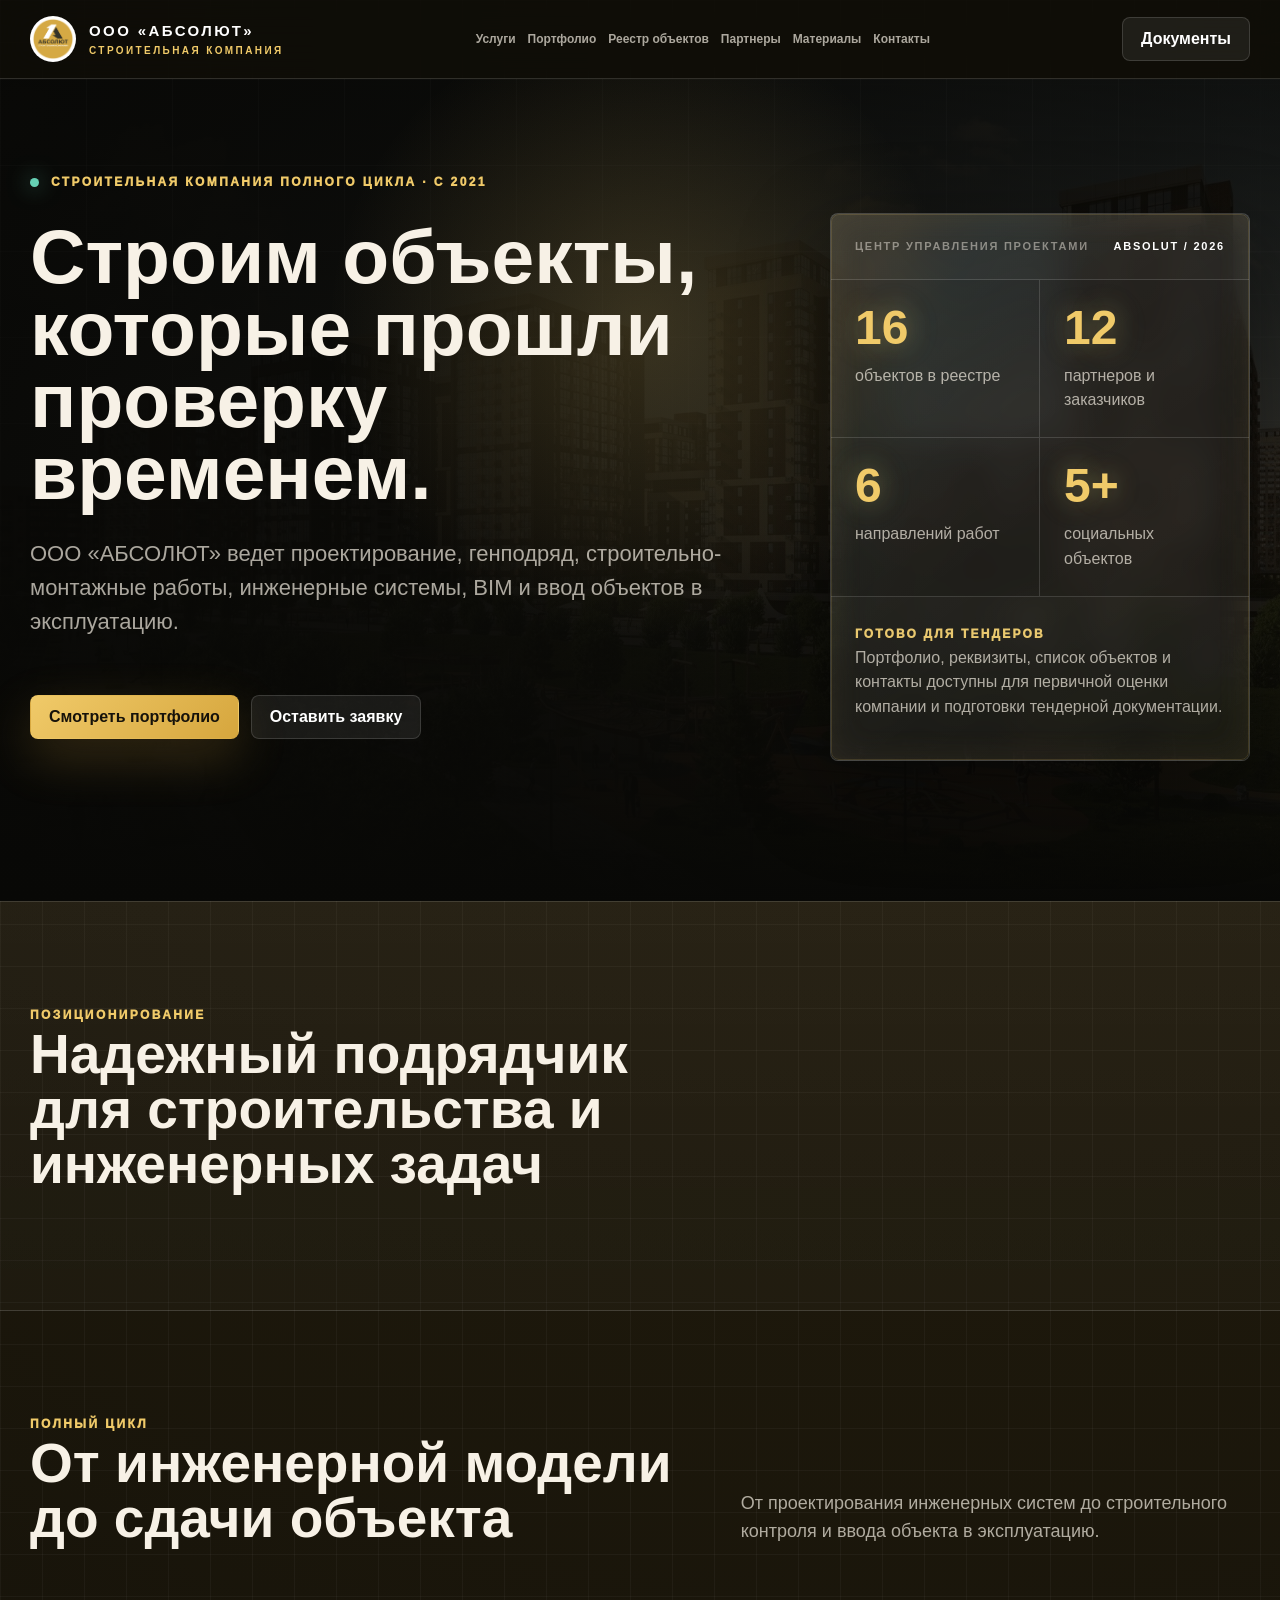
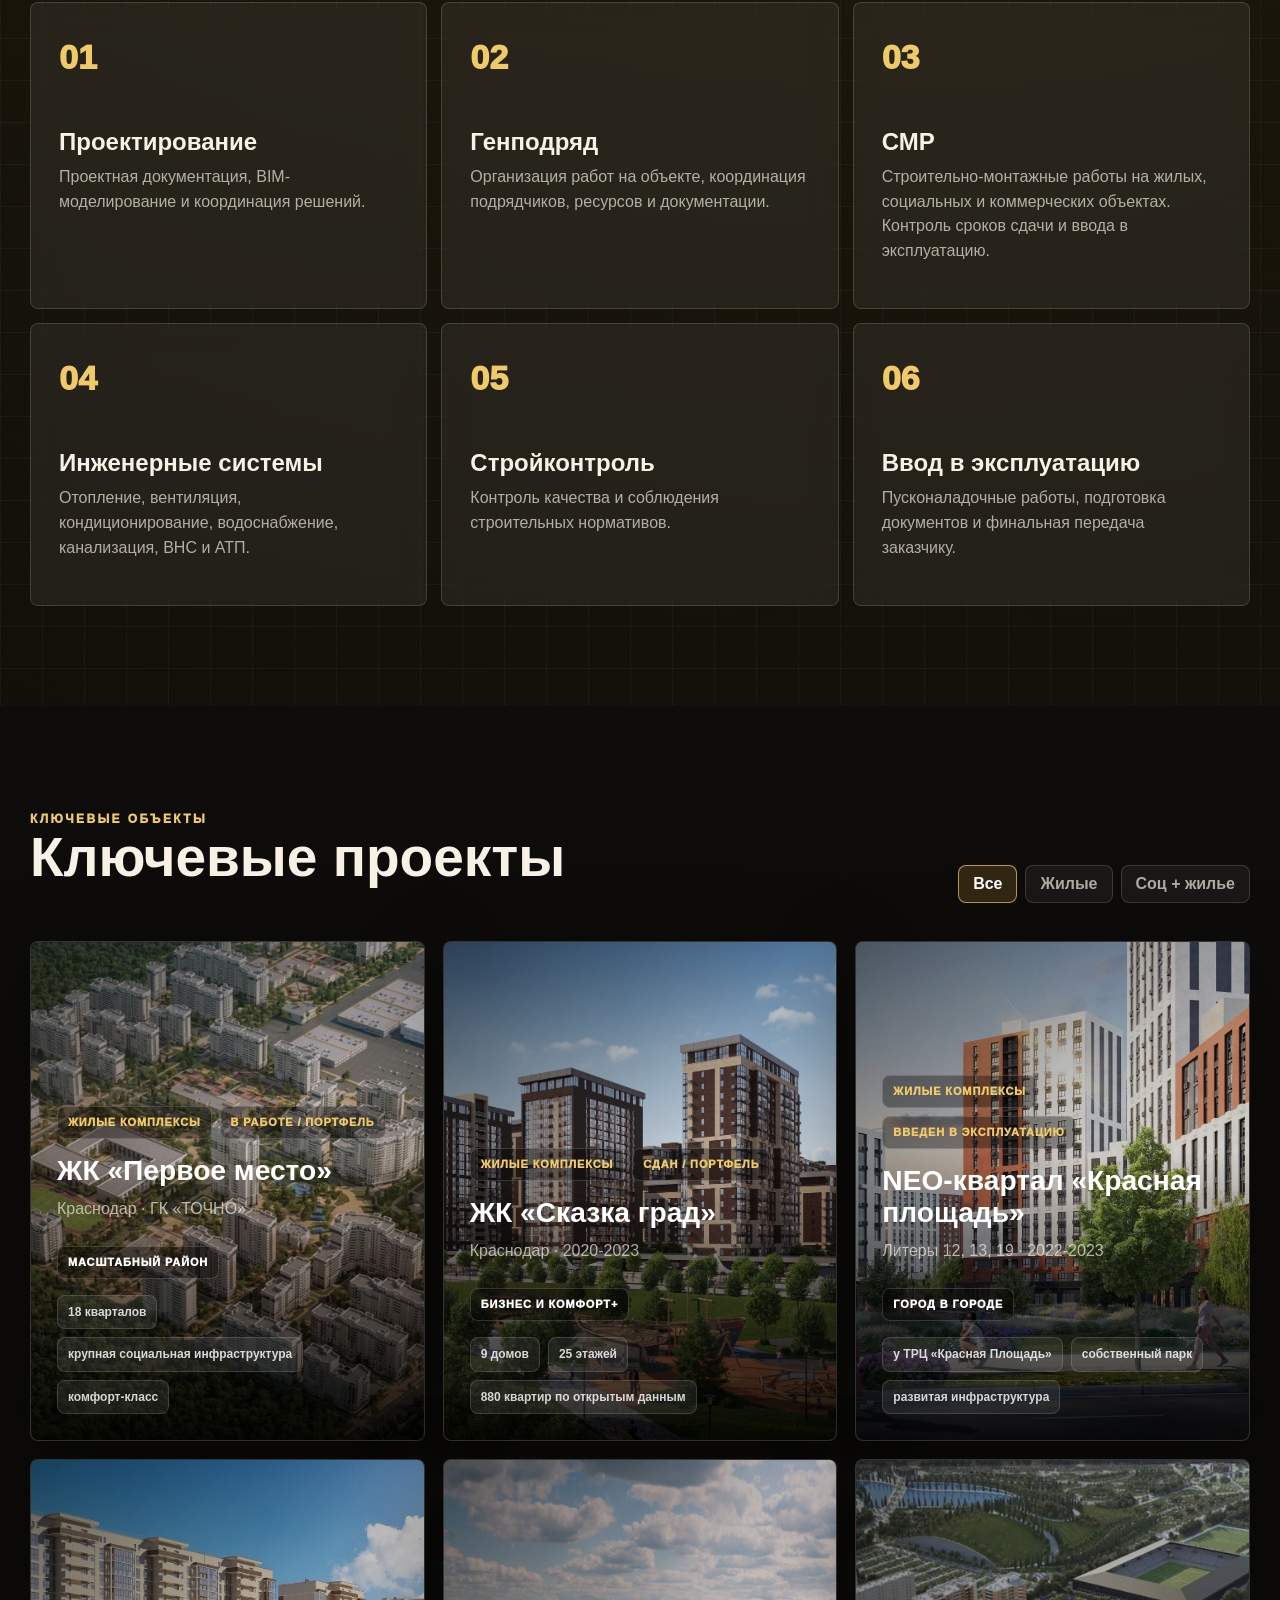
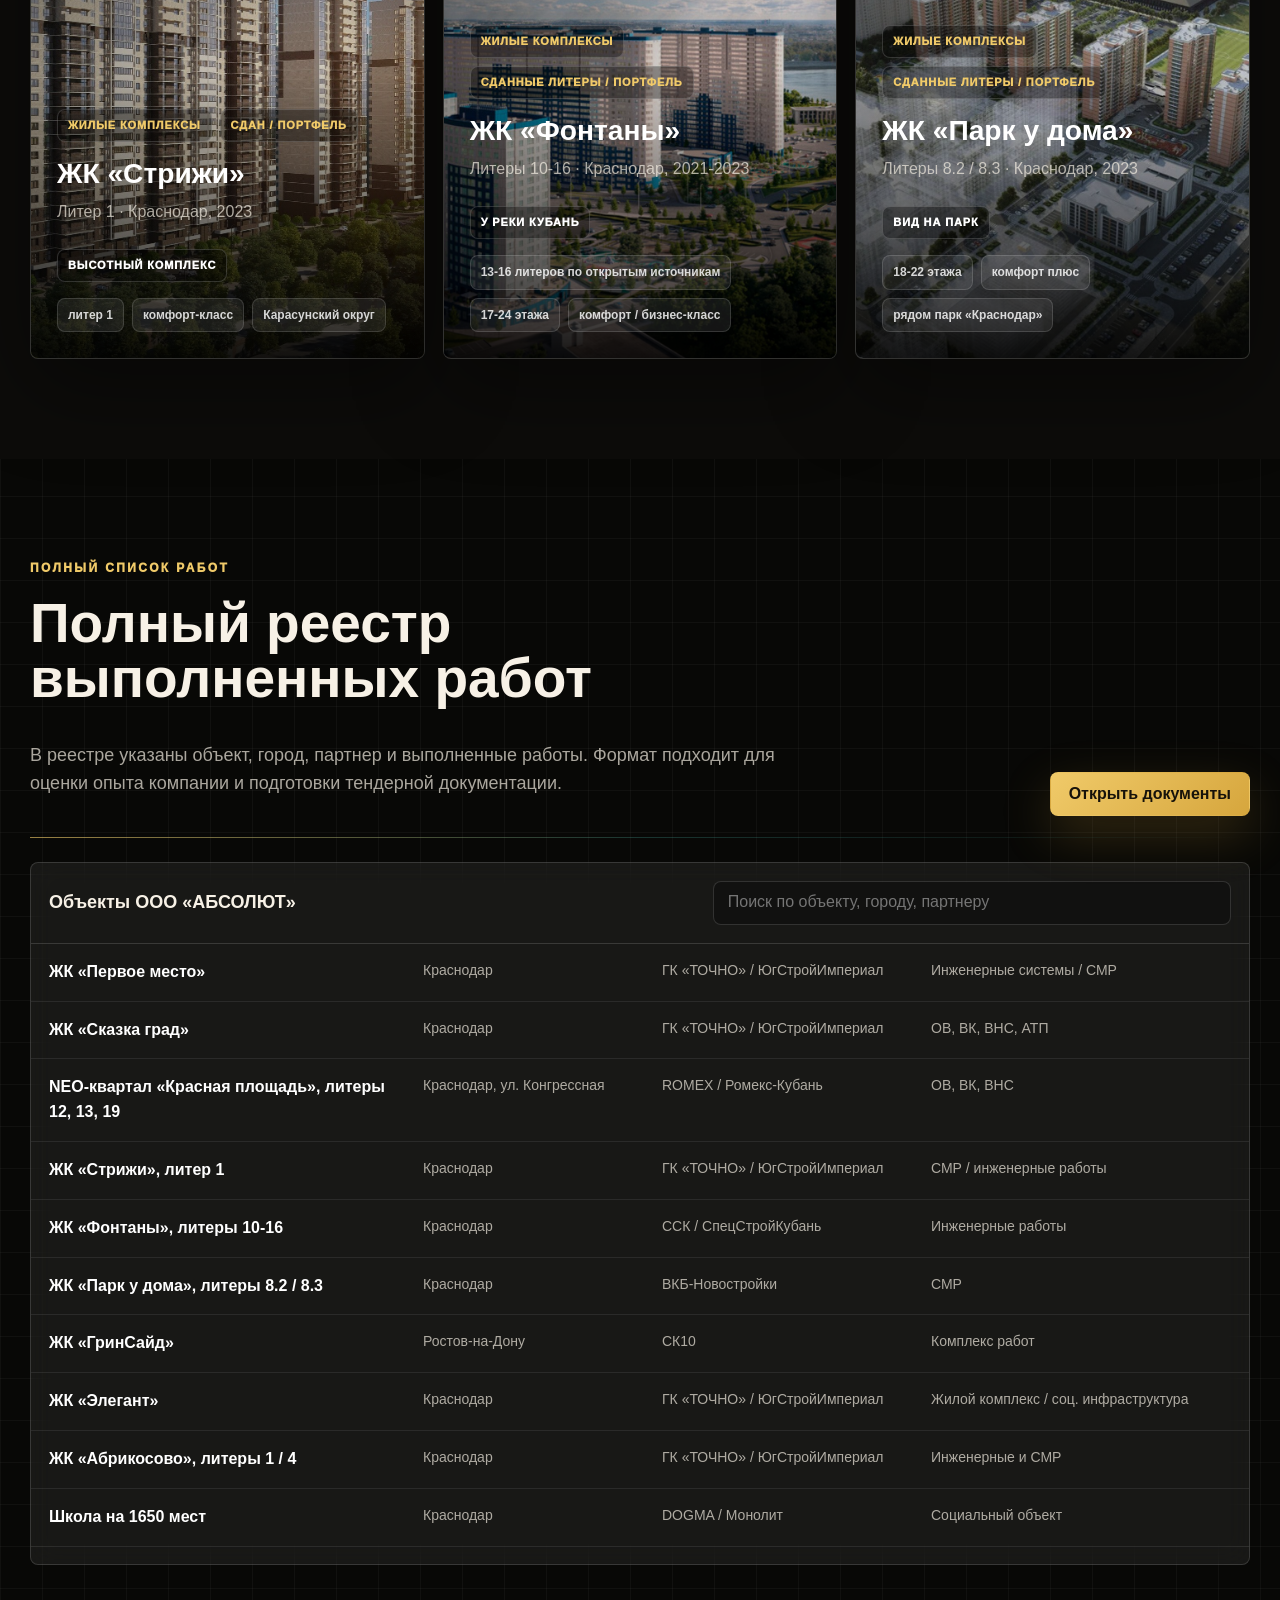
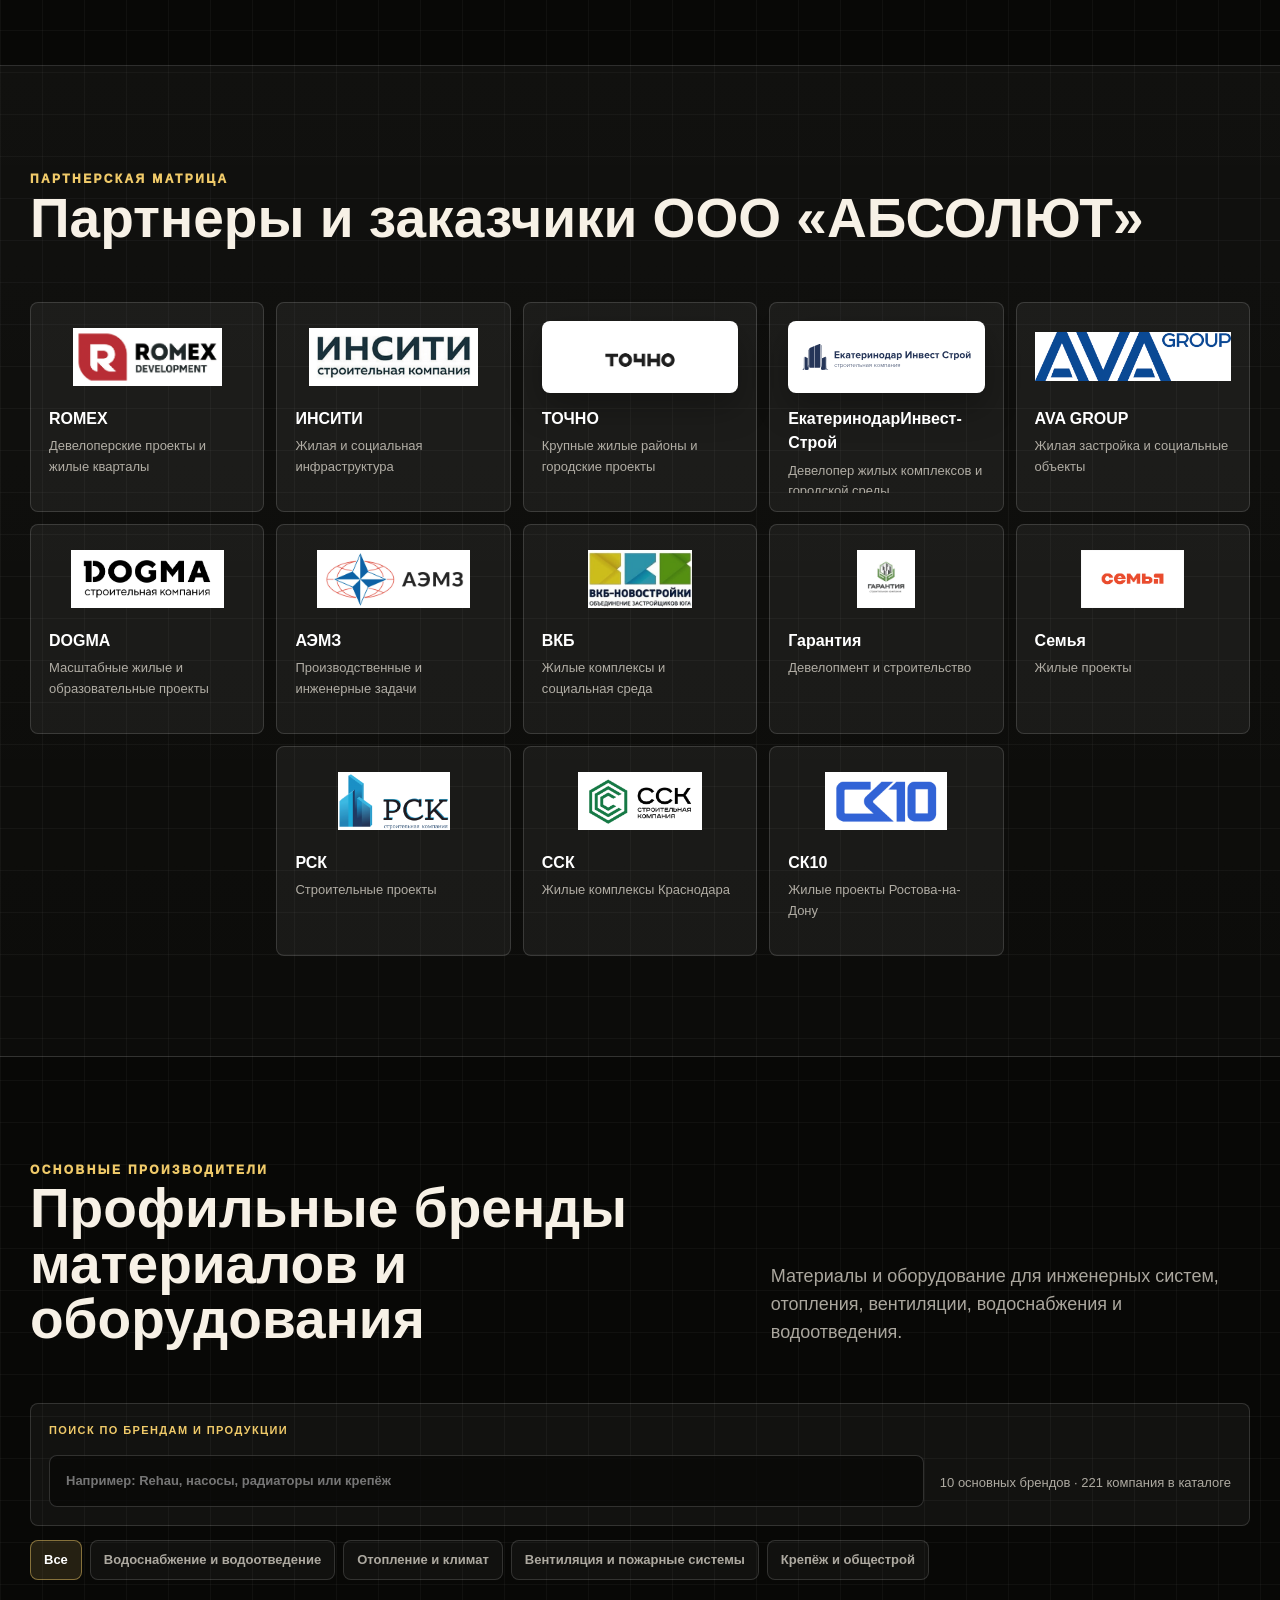
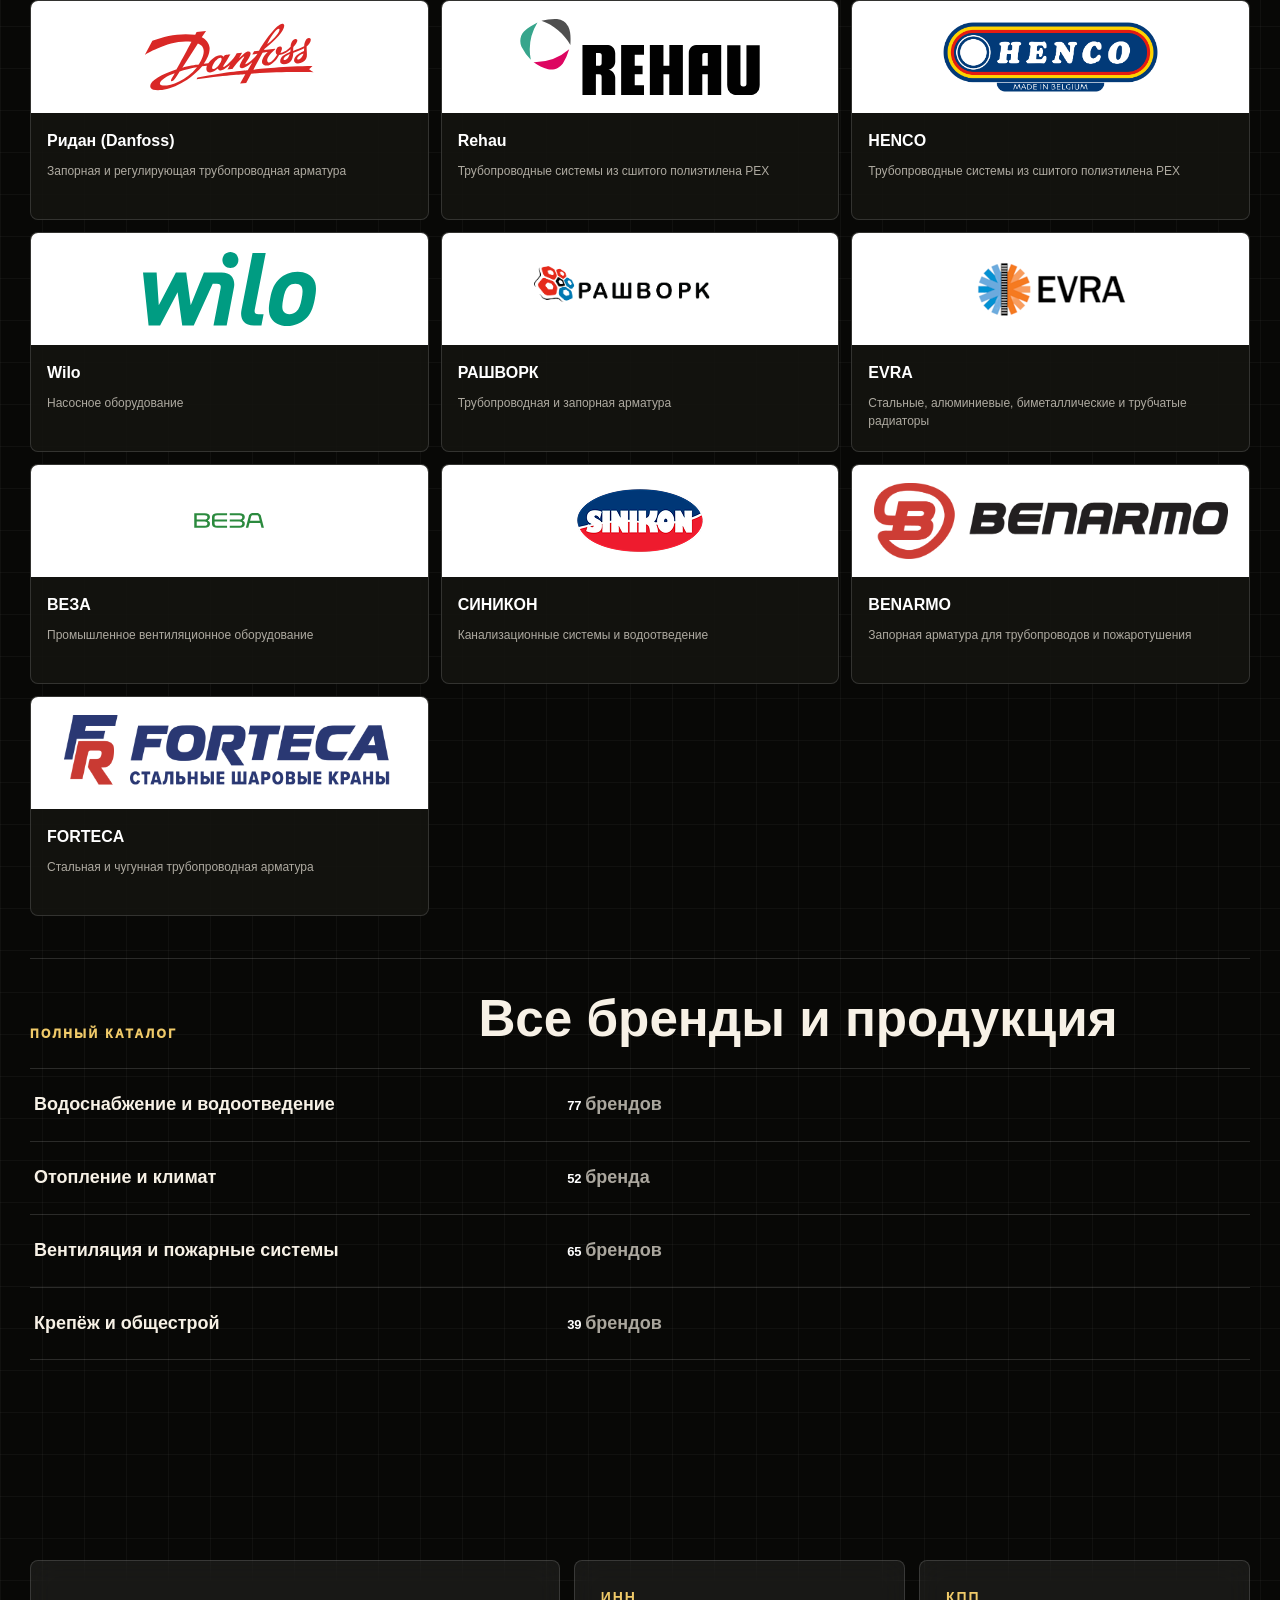
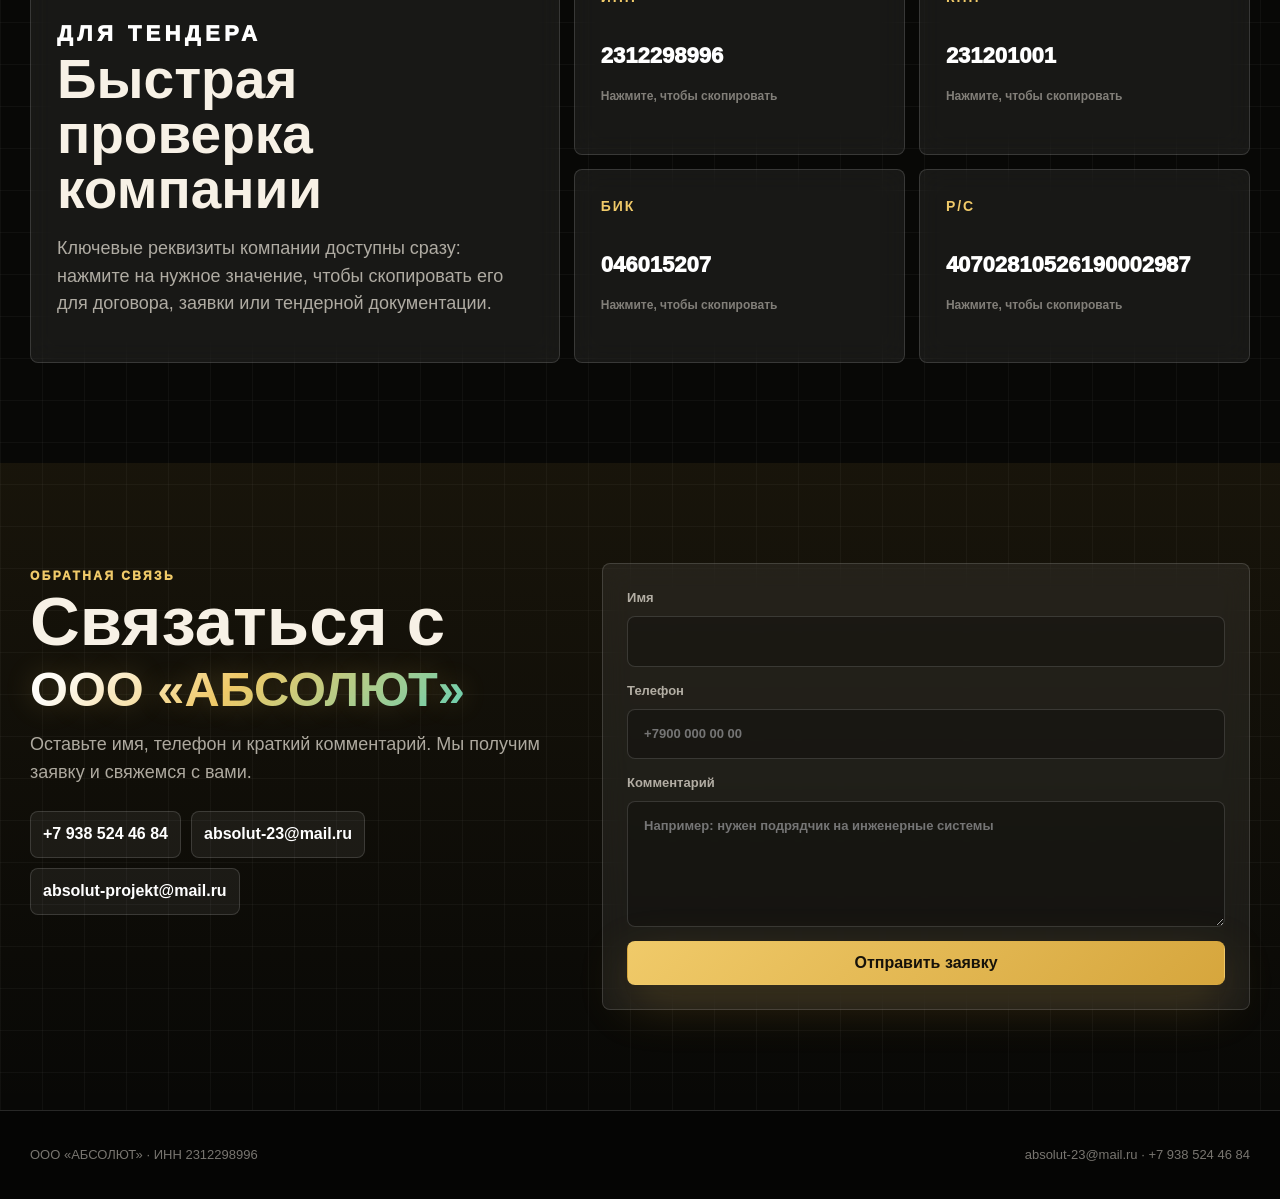
==== index.html @ fd0dbeb6 "Feature construction-focused material brands" ====
<!doctype html>
<html lang="ru">
<head>
  <meta charset="utf-8">
  <meta name="viewport" content="width=device-width, initial-scale=1">
  <title>ООО «АБСОЛЮТ» - строительство, инженерные системы, генподряд</title>
  <meta name="description" content="ООО «АБСОЛЮТ»: строительная компания полного цикла. Проекты, партнеры, реквизиты, обратная связь для заказчиков и тендеров.">
  <link rel="icon" href="assets/logo.png">
  <link rel="stylesheet" href="assets/styles.css?v=20260704-2">
</head>
<body>
  <div class="scroll-progress" data-scroll-progress></div>
  <div class="site-shell">
    <header class="site-header">
      <div class="container site-header__inner">
        <a class="brand" href="index.html" aria-label="ООО АБСОЛЮТ">
          <img src="assets/logo.png" alt="ООО АБСОЛЮТ">
          <span>
            <strong>ООО «АБСОЛЮТ»</strong>
            <span>строительная компания</span>
          </span>
        </a>
        <nav class="nav" data-nav>
          <a href="#capabilities">Услуги</a>
          <a href="#portfolio">Портфолио</a>
          <a href="#registry">Реестр объектов</a>
          <a href="#partners">Партнеры</a>
          <a href="#materials">Материалы</a>
          <a href="#contacts">Контакты</a>
        </nav>
        <div class="header-actions">
          <a class="btn btn--glass" href="documents.html">Документы</a>
          <a class="btn btn--gold" href="tel:+79385244684">+7 938 524 46 84</a>
          <button class="menu-toggle" data-menu-toggle aria-label="Меню" aria-expanded="false">☰</button>
        </div>
      </div>
    </header>

    <main>
      <section class="hero hero--dark" data-spotlight>
        <div class="hero__backdrop" aria-hidden="true">
          <img src="assets/hero.jpg" alt="">
        </div>
        <div class="hero__mesh" aria-hidden="true"></div>
        <div class="container hero__command">
          <div class="hero__copy">
            <div class="status-line">
              <span></span>
              строительная компания полного цикла · с 2021
            </div>
            <h1>Строим объекты, которые прошли проверку временем.</h1>
            <p class="lead">ООО «АБСОЛЮТ» ведет проектирование, генподряд, строительно-монтажные работы, инженерные системы, BIM и ввод объектов в эксплуатацию.</p>
            <div class="hero__buttons">
              <a class="btn btn--gold" href="#portfolio">Смотреть портфолио</a>
              <a class="btn btn--glass" href="#contacts">Оставить заявку</a>
            </div>
          </div>

          <aside class="mission-panel">
            <div class="mission-panel__top">
              <span>центр управления проектами</span>
              <strong>ABSOLUT / 2026</strong>
            </div>
            <div class="mission-grid">
              <div><strong data-count-to="16">0</strong><span>объектов в реестре</span></div>
              <div><strong data-count-to="12">0</strong><span>партнеров и заказчиков</span></div>
              <div><strong data-count-to="6">0</strong><span>направлений работ</span></div>
              <div><strong data-count-to="5" data-count-suffix="+">0+</strong><span>социальных объектов</span></div>
            </div>
            <div class="mission-panel__note">
              <span>готово для тендеров</span>
              <p>Портфолио, реквизиты, список объектов и контакты доступны для первичной оценки компании и подготовки тендерной документации.</p>
            </div>
          </aside>
        </div>
      </section>

      <section class="section section--dark-panel">
        <div class="container trust-strip">
          <div>
            <span class="eyebrow">позиционирование</span>
            <h2>Надежный подрядчик для строительства и инженерных задач</h2>
          </div>
        </div>
      </section>

      <section class="section" id="capabilities">
        <div class="container">
          <div class="section__head">
            <div>
              <span class="eyebrow">полный цикл</span>
              <h2>От инженерной модели до сдачи объекта</h2>
            </div>
            <p>От проектирования инженерных систем до строительного контроля и ввода объекта в эксплуатацию.</p>
          </div>
          <div class="capability-grid">
            <article class="capability-card"><span>01</span><h3>Проектирование</h3><p>Проектная документация, BIM-моделирование и координация решений.</p></article>
            <article class="capability-card"><span>02</span><h3>Генподряд</h3><p>Организация работ на объекте, координация подрядчиков, ресурсов и документации.</p></article>
            <article class="capability-card"><span>03</span><h3>СМР</h3><p>Строительно-монтажные работы на жилых, социальных и коммерческих объектах. Контроль сроков сдачи и ввода в эксплуатацию.</p></article>
            <article class="capability-card"><span>04</span><h3>Инженерные системы</h3><p>Отопление, вентиляция, кондиционирование, водоснабжение, канализация, ВНС и АТП.</p></article>
            <article class="capability-card"><span>05</span><h3>Стройконтроль</h3><p>Контроль качества и соблюдения строительных нормативов.</p></article>
            <article class="capability-card"><span>06</span><h3>Ввод в эксплуатацию</h3><p>Пусконаладочные работы, подготовка документов и финальная передача заказчику.</p></article>
          </div>
        </div>
      </section>

      <section class="section section--image-led" id="portfolio">
        <div class="container">
          <div class="section__head">
            <div>
              <span class="eyebrow">ключевые объекты</span>
              <h2>Ключевые проекты</h2>
            </div>
            <div class="filter-bar" data-project-filters>
              <button class="is-active" type="button" data-filter="all">Все</button>
              <button type="button" data-filter="Жилые комплексы">Жилые</button>
              <button type="button" data-filter="Жилые и социальные объекты">Соц + жилье</button>
            </div>
          </div>
          <div class="project-showcase" data-projects data-limit="6"></div>
        </div>
      </section>

      <section class="section" id="registry">
        <div class="container registry-layout">
          <div class="registry-copy">
            <span class="eyebrow">полный список работ</span>
            <h2>Полный реестр выполненных работ</h2>
            <p>В реестре указаны объект, город, партнер и выполненные работы. Формат подходит для оценки опыта компании и подготовки тендерной документации.</p>
            <a class="btn btn--gold" href="documents.html">Открыть документы</a>
          </div>
          <div class="registry-panel">
            <div class="registry-tools">
              <strong>Объекты ООО «АБСОЛЮТ»</strong>
              <input type="search" data-registry-search placeholder="Поиск по объекту, городу, партнеру">
            </div>
            <div class="object-registry" data-object-registry></div>
          </div>
        </div>
      </section>

      <section class="section section--dark-panel" id="partners">
        <div class="container">
          <div class="section__head">
            <div>
              <span class="eyebrow">партнерская матрица</span>
              <h2>Партнеры и заказчики ООО «АБСОЛЮТ»</h2>
            </div>
          </div>
          <div class="partner-matrix" data-partners></div>
        </div>
      </section>

      <section class="section" id="materials">
        <div class="container">
          <div class="section__head">
            <div>
              <span class="eyebrow">основные производители</span>
              <h2>Профильные бренды материалов и оборудования</h2>
            </div>
            <p>Материалы и оборудование для инженерных систем, отопления, вентиляции, водоснабжения и водоотведения.</p>
          </div>

          <div class="material-search-panel">
            <label class="material-search-field">
              <span>Поиск по брендам и продукции</span>
              <input type="search" data-material-query placeholder="Например: Rehau, насосы, радиаторы или крепёж" autocomplete="off">
              <button type="button" data-material-clear aria-label="Очистить поиск" title="Очистить поиск">×</button>
            </label>
            <p class="material-search-status" data-material-status aria-live="polite"></p>
          </div>

          <div class="material-filter" data-material-filter aria-label="Фильтр поставщиков">
            <button type="button" class="is-active" data-material-filter-value="all" aria-pressed="true">Все</button>
            <button type="button" data-material-filter-value="water" aria-pressed="false">Водоснабжение и водоотведение</button>
            <button type="button" data-material-filter-value="heating" aria-pressed="false">Отопление и климат</button>
            <button type="button" data-material-filter-value="ventilation" aria-pressed="false">Вентиляция и пожарные системы</button>
            <button type="button" data-material-filter-value="construction" aria-pressed="false">Крепёж и общестрой</button>
          </div>

          <div class="supplier-grid" data-material-suppliers>
            <a class="supplier-card" data-material-category="ventilation" href="https://www.veza.ru/" target="_blank" rel="noopener">
              <div class="supplier-card__logo"><strong class="supplier-wordmark">ВЕЗА</strong></div>
              <div class="supplier-card__body"><strong>ВЕЗА</strong><span>Вентиляционное оборудование</span></div>
            </a>
            <a class="supplier-card" data-material-category="ventilation" href="https://zavodventilator.ru/" target="_blank" rel="noopener">
              <div class="supplier-card__logo"><strong class="supplier-wordmark supplier-wordmark--compact">ЗАВОД ВЕНТИЛЯТОР</strong></div>
              <div class="supplier-card__body"><strong>Завод Вентилятор</strong><span>Промышленные вентиляторы</span></div>
            </a>
            <article class="supplier-card" data-material-category="ventilation"><div class="supplier-card__logo"><img src="assets/materials/ventz.png" alt="VENTZ"></div><div class="supplier-card__body"><strong>VENTZ</strong><span>Вентиляционное оборудование</span></div></article>
            <article class="supplier-card" data-material-category="ventilation"><div class="supplier-card__logo"><img src="assets/materials/yugventkom.svg" alt="Завод ЮгВентКом"></div><div class="supplier-card__body"><strong>Завод ЮгВентКом</strong><span>Системы вентиляции</span></div></article>
            <article class="supplier-card" data-material-category="ventilation"><div class="supplier-card__logo"><img src="assets/materials/pozhtehnika.png" alt="Пожтехника"></div><div class="supplier-card__body"><strong>Пожтехника</strong><span>Пожарное оборудование</span></div></article>
            <article class="supplier-card" data-material-category="ventilation"><div class="supplier-card__logo"><img src="assets/materials/ogneza.png" alt="ОГНЕЗА"></div><div class="supplier-card__body"><strong>ОГНЕЗА</strong><span>Огнезащитные материалы</span></div></article>
            <article class="supplier-card" data-material-category="ventilation"><div class="supplier-card__logo"><img src="assets/materials/sd-group.webp" alt="СД Групп"></div><div class="supplier-card__body"><strong>СД Групп</strong><span>Противопожарное оборудование</span></div></article>
            <article class="supplier-card" data-material-category="ventilation"><div class="supplier-card__logo"><img src="assets/materials/praktika-light.png" alt="Практика"></div><div class="supplier-card__body"><strong>Практика</strong><span>Промышленная вентиляция</span></div></article>
            <article class="supplier-card" data-material-category="ventilation"><div class="supplier-card__logo"><img src="assets/materials/oven.svg" alt="ОВЕН"></div><div class="supplier-card__body"><strong>ОВЕН</strong><span>Автоматика и управление</span></div></article>
            <article class="supplier-card" data-material-category="ventilation"><div class="supplier-card__logo supplier-card__logo--black-mark"><img src="assets/materials/kvt-inverse.svg" alt="КВТ"></div><div class="supplier-card__body"><strong>КВТ</strong><span>Электротехнический инструмент</span></div></article>

            <article class="supplier-card" data-material-category="engineering"><div class="supplier-card__logo"><img src="assets/materials/aniplast.png" alt="АНИПЛАСТ"></div><div class="supplier-card__body"><strong>АНИПЛАСТ</strong><span>Пластиковая сантехарматура</span></div></article>
            <article class="supplier-card" data-material-category="engineering"><div class="supplier-card__logo"><img src="assets/materials/slaven.png" alt="СЛАВЕН"></div><div class="supplier-card__body"><strong>СЛАВЕН</strong><span>Смесители и сантехника</span></div></article>
            <article class="supplier-card" data-material-category="engineering"><div class="supplier-card__logo"><img src="assets/materials/santechsystems.png" alt="Santech Systems"></div><div class="supplier-card__body"><strong>Santech Systems</strong><span>Арматура и комплектующие</span></div></article>
            <article class="supplier-card" data-material-category="engineering"><div class="supplier-card__logo"><img src="assets/materials/strongman.png" alt="Strongman"></div><div class="supplier-card__body"><strong>Strongman</strong><span>Стальные хомуты</span></div></article>
            <article class="supplier-card" data-material-category="engineering"><div class="supplier-card__logo"><img src="assets/materials/forteca.png" alt="FORTECA"></div><div class="supplier-card__body"><strong>FORTECA</strong><span>Стальные шаровые краны</span></div></article>
            <article class="supplier-card" data-material-category="engineering"><div class="supplier-card__logo"><img src="assets/materials/aquasfera.png" alt="Aquasfera"></div><div class="supplier-card__body"><strong>Aquasfera</strong><span>Инженерная сантехника</span></div></article>
            <article class="supplier-card" data-material-category="engineering"><div class="supplier-card__logo"><img src="assets/materials/benarmo.png" alt="BENARMO"></div><div class="supplier-card__body"><strong>BENARMO</strong><span>Запорная арматура</span></div></article>
            <article class="supplier-card" data-material-category="engineering"><div class="supplier-card__logo"><span class="supplier-wordmark">HEATON</span></div><div class="supplier-card__body"><strong>HEATON</strong><span>Радиаторы и конвекторы</span></div></article>
            <article class="supplier-card" data-material-category="engineering"><div class="supplier-card__logo"><span class="supplier-wordmark">LD PRIDE</span></div><div class="supplier-card__body"><strong>LD Pride</strong><span>Латунные шаровые краны</span></div></article>
            <article class="supplier-card" data-material-category="engineering"><div class="supplier-card__logo"><span class="supplier-wordmark">SML</span></div><div class="supplier-card__body"><strong>SML</strong><span>Чугунная канализация</span></div></article>
            <article class="supplier-card" data-material-category="engineering"><div class="supplier-card__logo"><span class="supplier-wordmark supplier-wordmark--compact">РАШВОРК</span></div><div class="supplier-card__body"><strong>РАШВОРК</strong><span>Трубопроводная арматура</span></div></article>
            <article class="supplier-card" data-material-category="engineering"><div class="supplier-card__logo"><span class="supplier-wordmark supplier-wordmark--compact">СИНИКОН</span></div><div class="supplier-card__body"><strong>СИНИКОН</strong><span>Канализация и водоотведение</span></div></article>
            <article class="supplier-card" data-material-category="engineering"><div class="supplier-card__logo"><span class="supplier-wordmark">SPL</span></div><div class="supplier-card__body"><strong>SPL</strong><span>Трубопроводные системы PEX</span></div></article>

            <article class="supplier-card" data-material-category="construction"><div class="supplier-card__logo"><img src="assets/materials/alta-construction.png" alt="Alta Construction"></div><div class="supplier-card__body"><strong>Alta Construction</strong><span>Общестроительные материалы</span></div></article>
            <article class="supplier-card" data-material-category="construction"><div class="supplier-card__logo"><img src="assets/materials/prommetiz.svg" alt="ПРОММЕТИЗ"></div><div class="supplier-card__body"><strong>ПРОММЕТИЗ</strong><span>Профессиональный крепёж</span></div></article>
            <article class="supplier-card" data-material-category="construction"><div class="supplier-card__logo"><img src="assets/materials/cherbrooke.svg" alt="CHERBROOKE"></div><div class="supplier-card__body"><strong>CHERBROOKE</strong><span>Строительные материалы</span></div></article>
          </div>
          <div class="material-empty" data-material-empty hidden>По вашему запросу бренды не найдены. Попробуйте изменить название или выбрать другой раздел.</div>

          <div class="material-registry">
            <div class="material-registry__head">
              <span class="eyebrow">полный каталог</span>
              <h3>Все бренды и продукция</h3>
            </div>
            <div class="material-registry__groups">
              <details class="brand-group">
                <summary><span>Водоснабжение и водоотведение</span><small>Трубы, насосы, арматура, канализация</small></summary>
                <ul class="brand-list">
                  <li>HENCO</li><li>Rehau</li><li>Usystems (Uponor)</li><li>ProAqua</li><li>STOUT</li><li>MVI</li><li>Политэк</li><li>VALFEX</li><li>FIREPROFF</li><li>Stahlmann</li><li>Wilo</li><li>Wester</li><li>CNP</li><li>Vandjord</li><li>Shinhoo</li><li>Oasis</li><li>Pumpman</li><li>Unipump</li><li>Джилекс</li><li>Ливнынасос</li><li>IMP Pump</li><li>SFA</li><li>DAB</li><li>HL</li><li>Wirquin</li><li>VIRPlast</li><li>АНИПЛАСТ</li><li>ТПК Татполимер</li><li>ROLS ISOMARKET</li><li>K-FLEX</li><li>Ostendorf</li><li>Хемкор</li><li>Геопласт Полимер</li><li>Plastic Pipe</li><li>КТЗ</li><li>УЗПК</li><li>Ридан</li><li>Tecofi</li><li>Broen</li><li>ADL</li><li>LD</li><li>ALSO</li><li>Neptun</li><li>LD Pride</li><li>ЛМЗ Семенов</li><li>DENDOR</li><li>БАЗ</li><li>AQUALINK</li><li>Хит Комплект</li><li>Techno</li><li>Байкал</li><li>РОСМА</li><li>Гранд</li><li>Декаст М</li><li>Норма ИС</li><li>RGP</li><li>LEFOO</li><li>Аквафор</li><li>Гейзер</li><li>Гидротек</li><li>TSARSBERG</li><li>PROFSAN</li><li>Valtec</li><li>SML</li><li>BENARMO</li><li>HEATON</li><li>FORTECA</li><li>Aquasfera</li><li>Santech Systems</li><li>СЛАВЕН</li><li>Strongman</li><li>СИНИКОН</li><li>SPL</li><li>РАШВОРК</li>
                </ul>
              </details>
              <details class="brand-group">
                <summary><span>Отопление и теплотехника</span><small>Котлы, радиаторы, конвекторы, автоматика</small></summary>
                <ul class="brand-list">
                  <li>BAXI</li><li>De Dietrich</li><li>Vaillant</li><li>Protherm</li><li>ЭВАН</li><li>Hubert</li><li>Moguchi</li><li>Kentatsu</li><li>METEOR Thermo</li><li>Gidruss</li><li>Zont</li><li>My Heat</li><li>Бастион</li><li>УТДК</li><li>Philips</li><li>Tesy</li><li>Hajdu</li><li>Royal Thermo</li><li>Electrolux</li><li>Ballu</li><li>Thermex</li><li>Ресанта</li><li>Русский Радиатор</li><li>Rifar</li><li>Ogint</li><li>Konner</li><li>НРЗ</li><li>EVRA</li><li>Rommer</li><li>Zehnder</li><li>Isoterm</li><li>Gekon</li><li>ENSTO</li><li>Hintek</li><li>AC Electric</li><li>ENGY</li><li>Олимп</li><li>Двин</li><li>Ридан</li><li>Этра</li><li>ДЕВИ</li><li>Systeme Electric</li><li>ССТ</li><li>EKF</li><li>Теплолюкс</li><li>EXTHERM</li><li>REXANT</li>
                </ul>
              </details>
              <details class="brand-group">
                <summary><span>Вентиляция, климат и пожарные системы</span><small>Воздуховоды, автоматика, вентиляторы, кондиционирование</small></summary>
                <ul class="brand-list">
                  <li>DiCiTi</li><li>Soler &amp; Palau</li><li>ERA</li><li>Ballu</li><li>Electrolux</li><li>Awenta</li><li>Cata</li><li>ZERNBERG</li><li>AURAMAX</li><li>Арктос</li><li>Naveka</li><li>EVECS</li><li>Фьорди</li><li>FUNAI</li><li>VentArt</li><li>Тепломаш</li><li>Shuft</li><li>ESQ</li><li>TERMA</li><li>ГРЕЕРС</li><li>Zilon</li><li>VOLCANO</li><li>СКРАП</li><li>PATRIOT</li><li>Royal Clima</li><li>Daikin</li><li>Bosch</li><li>LG</li><li>Kentatsu</li><li>Midea</li><li>QuattroClima</li><li>Fujitsu</li><li>Tosot</li><li>Lessar</li><li>Hisense</li><li>HITACHI</li><li>AUX</li><li>EcoClima</li><li>Daichi</li><li>Axioma</li><li>Primera</li><li>Dahaci</li><li>Oasis</li><li>Ecostar</li><li>Puff</li><li>Kitfort</li><li>ENERGY</li><li>HomeStar</li><li>Матрёна</li><li>Leonord</li><li>ORE</li><li>ВЕЗА</li><li>Завод Вентилятор</li><li>VENTZ</li><li>Завод ЮгВентКом</li><li>Пожтехника</li><li>ОГНЕЗА</li><li>СД Групп</li><li>Практика</li><li>ОВЕН</li><li>КВТ</li>
                </ul>
              </details>
              <details class="brand-group">
                <summary><span>Крепёж, метизы и проектирование</span><small>Анкерная техника, хомуты, такелаж, BIM и САПР</small></summary>
                <ul class="brand-list">
                  <li>Крепдил</li><li>КМП</li><li>Партнер</li><li>Руфкомплект</li><li>TECH-KREP</li><li>Fischer</li><li>PRO SORMAT</li><li>PRO BEST-Крепёж</li><li>РФ</li><li>Daxmer</li><li>Авалда</li><li>Европартнер</li><li>Партнер К</li><li>Расвет</li><li>Параллель</li><li>Завод Контакт</li><li>Суперкрепеж</li><li>ОПМ (ПроТек)</li><li>OM-Groupp</li><li>Спецмашметиз</li><li>Реком</li><li>Сенсор</li><li>Oklent</li><li>ROOF</li><li>Мир Хомутов</li><li>Танис</li><li>Мечел-Сервис</li><li>КЗТИ</li><li>СТРАЙК</li><li>MAYER</li><li>Компания ПТК</li><li>ПРОММЕТИЗ</li><li>CHERBROOKE</li><li>Alta Construction</li><li>nanoCAD</li><li>Renga</li><li>CADElectro</li><li>Model Studio CS</li>
                </ul>
              </details>
            </div>
          </div>
        </div>
      </section>

      <section class="section">
        <div class="container tender-grid">
          <article class="tender-card tender-card--main">
            <span class="eyebrow">для тендера</span>
            <h2>Быстрая проверка компании</h2>
            <p>Ключевые реквизиты компании доступны сразу: нажмите на нужное значение, чтобы скопировать его для договора, заявки или тендерной документации.</p>
          </article>
          <article class="tender-card tender-card--copy" tabindex="0" role="button" data-copy-value="2312298996"><strong>ИНН</strong><span>2312298996</span><small>Нажмите, чтобы скопировать</small></article>
          <article class="tender-card tender-card--copy" tabindex="0" role="button" data-copy-value="231201001"><strong>КПП</strong><span>231201001</span><small>Нажмите, чтобы скопировать</small></article>
          <article class="tender-card tender-card--copy" tabindex="0" role="button" data-copy-value="046015207"><strong>БИК</strong><span>046015207</span><small>Нажмите, чтобы скопировать</small></article>
          <article class="tender-card tender-card--copy" tabindex="0" role="button" data-copy-value="40702810526190002987"><strong>р/с</strong><span>40702810526190002987</span><small>Нажмите, чтобы скопировать</small></article>
        </div>
      </section>

      <section class="section section--contact" id="contacts">
        <div class="container contact-command">
          <div>
            <span class="eyebrow">обратная связь</span>
            <h2 class="contact-heading"><span>Связаться с</span><strong>ООО «АБСОЛЮТ»</strong></h2>
            <p>Оставьте имя, телефон и краткий комментарий. Мы получим заявку и свяжемся с вами.</p>
            <div class="contact-pills" data-contact-pills></div>
          </div>
          <form class="request-form" data-request-form>
            <input class="form-honeypot" name="website" tabindex="-1" autocomplete="off" aria-hidden="true">
            <label>Имя<input name="name" autocomplete="name" required></label>
            <label>Телефон<input name="phone" autocomplete="tel" inputmode="tel" maxlength="15" placeholder="+7900 000 00 00" pattern="(?:\+7|8)\d{3} \d{3} \d{2} \d{2}" required></label>
            <label>Комментарий<textarea name="message" placeholder="Например: нужен подрядчик на инженерные системы"></textarea></label>
            <button class="btn btn--gold" type="submit">Отправить заявку</button>
          </form>
        </div>
      </section>
    </main>

    <footer class="site-footer">
      <div class="container footer-row">
        <span>ООО «АБСОЛЮТ» · 350059, г. Краснодар, ул. Текстильная, 9Б, офис 3</span>
        <span>ИНН 2312298996 · КПП 231201001</span>
      </div>
    </footer>
  </div>

  <script src="assets/content.js"></script>
  <script src="assets/materials-catalog.js?v=20260704-2"></script>
  <script src="assets/site.js?v=20260704-2"></script>
</body>
</html>
---- assets/styles.css ----
:root {
  --bg: #080806;
  --bg-2: #11100d;
  --panel: rgba(255, 255, 255, .065);
  --panel-strong: rgba(255, 255, 255, .105);
  --paper: #f4efe4;
  --ink: #f7f1e6;
  --muted: rgba(247, 241, 230, .68);
  --muted-2: rgba(247, 241, 230, .48);
  --line: rgba(255, 255, 255, .14);
  --gold: #d6a63d;
  --gold-2: #f0ca69;
  --graphite: #1b1a16;
  --teal: #66d0b4;
  --radius: 8px;
  --shadow: 0 28px 90px rgba(0, 0, 0, .42);
}

* {
  box-sizing: border-box;
}

html {
  min-height: 100%;
  scroll-behavior: smooth;
}

body {
  display: flex;
  min-height: 100vh;
  flex-direction: column;
  margin: 0;
  background:
    linear-gradient(rgba(255,255,255,.035) 1px, transparent 1px),
    linear-gradient(90deg, rgba(255,255,255,.035) 1px, transparent 1px),
    radial-gradient(circle at 70% 0%, rgba(214,166,61,.16), transparent 38%),
    var(--bg);
  background-size: 42px 42px, 42px 42px, auto, auto;
  color: var(--ink);
  font-family: Manrope, Inter, "Segoe UI", Arial, sans-serif;
  line-height: 1.55;
}

body > main,
.site-shell > main {
  flex: 1;
}

body::selection {
  background: var(--gold);
  color: #16120a;
}

a {
  color: inherit;
  text-decoration: none;
}

button,
input,
textarea {
  font: inherit;
}

img {
  display: block;
  max-width: 100%;
}

.scroll-progress {
  position: fixed;
  top: 0;
  left: 0;
  z-index: 80;
  width: 0;
  height: 3px;
  background: linear-gradient(90deg, var(--gold), var(--teal));
  box-shadow: 0 0 24px rgba(214, 166, 61, .55);
}

.site-shell {
  display: flex;
  flex: 1;
  flex-direction: column;
  min-height: 100vh;
  overflow: hidden;
}

.container {
  width: min(1220px, calc(100% - 42px));
  margin: 0 auto;
}

.site-header {
  position: sticky;
  top: 0;
  z-index: 60;
  border-bottom: 1px solid var(--line);
  background: rgba(8, 8, 6, .76);
  backdrop-filter: blur(18px);
}

.site-header__inner {
  display: flex;
  min-height: 78px;
  align-items: center;
  justify-content: space-between;
  gap: 18px;
}

.brand {
  display: flex;
  align-items: center;
  gap: 13px;
  min-width: 235px;
}

.brand img {
  width: 46px;
  height: 46px;
  border: 1px solid rgba(255,255,255,.24);
  border-radius: 50%;
  background: #fff;
}

.brand > span {
  display: grid;
  gap: 1px;
}

.brand strong {
  color: #fff;
  font-size: 15px;
  letter-spacing: .16em;
}

.brand > span > span {
  color: var(--gold-2);
  font-size: 10px;
  font-weight: 900;
  letter-spacing: .24em;
  text-transform: uppercase;
}

.nav {
  display: flex;
  flex: 1 1 auto;
  align-items: center;
  justify-content: center;
  min-width: 0;
  gap: clamp(10px, 1.2vw, 22px);
  color: var(--muted);
  font-size: 12.5px;
  font-weight: 800;
  white-space: nowrap;
}

.nav a {
  position: relative;
  padding: 7px 0;
}

.nav a::after {
  position: absolute;
  right: 0;
  bottom: 0;
  left: 0;
  height: 1px;
  background: var(--gold);
  content: "";
  transform: scaleX(0);
  transform-origin: left;
  transition: transform .2s ease;
}

.nav a:hover {
  color: #fff;
}

.nav a:hover::after {
  transform: scaleX(1);
}

.header-actions {
  display: flex;
  flex: 0 0 auto;
  align-items: center;
  gap: 10px;
}

.menu-toggle {
  display: none;
  width: 42px;
  height: 42px;
  border: 1px solid var(--line);
  border-radius: var(--radius);
  background: var(--panel);
  color: #fff;
  font-size: 20px;
}

.btn {
  display: inline-flex;
  min-height: 44px;
  align-items: center;
  justify-content: center;
  padding: 0 18px;
  border: 1px solid transparent;
  border-radius: var(--radius);
  font-weight: 900;
  line-height: 1;
  cursor: pointer;
  transition: transform .2s ease, border-color .2s ease, background .2s ease;
}

.btn:hover {
  transform: translateY(-1px);
}

.btn--gold {
  background: linear-gradient(135deg, var(--gold-2), var(--gold));
  color: #16120a;
  box-shadow: 0 18px 50px rgba(214, 166, 61, .22);
}

.btn--glass {
  border-color: var(--line);
  background: rgba(255,255,255,.07);
  color: #fff;
}

.btn--dark {
  background: #111;
  color: #fff;
}

.hero {
  position: relative;
  min-height: calc(100vh - 78px);
  padding: 72px 0 64px;
}

.hero--dark::after {
  position: absolute;
  inset: 0;
  pointer-events: none;
  background: radial-gradient(520px circle at var(--spot-x, 50%) var(--spot-y, 30%), rgba(240,202,105,.18), transparent 60%);
  content: "";
}

.hero__backdrop {
  position: absolute;
  inset: 0;
  overflow: hidden;
}

.hero__backdrop img {
  width: 100%;
  height: 100%;
  object-fit: cover;
  opacity: .34;
  filter: saturate(.9) contrast(1.04);
}

.hero__backdrop::after {
  position: absolute;
  inset: 0;
  background:
    linear-gradient(90deg, rgba(8,8,6,.97) 0%, rgba(8,8,6,.86) 42%, rgba(8,8,6,.48) 100%),
    linear-gradient(to top, rgba(8,8,6,1), rgba(8,8,6,.2) 45%, rgba(8,8,6,.74));
  content: "";
}

.hero__mesh {
  position: absolute;
  inset: 0;
  background-image:
    linear-gradient(rgba(255,255,255,.06) 1px, transparent 1px),
    linear-gradient(90deg, rgba(255,255,255,.06) 1px, transparent 1px);
  background-size: 86px 86px;
  mask-image: linear-gradient(to bottom, #000, transparent 82%);
  opacity: .32;
}

.hero__command {
  position: relative;
  z-index: 2;
  display: grid;
  grid-template-columns: minmax(0, 1.05fr) 420px;
  gap: 54px;
  align-items: end;
}

.hero__copy {
  min-height: 610px;
  display: flex;
  flex-direction: column;
  justify-content: center;
}

.status-line,
.eyebrow {
  color: var(--gold-2);
  font-size: 12px;
  font-weight: 950;
  letter-spacing: .2em;
  text-transform: uppercase;
}

.status-line {
  display: flex;
  align-items: center;
  gap: 12px;
  margin-bottom: 28px;
}

.status-line span {
  width: 9px;
  height: 9px;
  border-radius: 50%;
  background: var(--teal);
  box-shadow: 0 0 22px rgba(102, 208, 180, .8);
}

h1,
h2,
h3,
p {
  margin-top: 0;
}

h1 {
  max-width: 900px;
  margin-bottom: 28px;
  font-size: clamp(44px, 6vw, 94px);
  line-height: .94;
  letter-spacing: 0;
}

h2 {
  margin-bottom: 18px;
  font-size: clamp(30px, 4.3vw, 58px);
  line-height: 1;
  letter-spacing: 0;
}

h3 {
  margin-bottom: 10px;
  font-size: 24px;
  line-height: 1.14;
}

.lead {
  max-width: 720px;
  color: var(--muted);
  font-size: clamp(18px, 2vw, 22px);
}

.hero__buttons {
  display: flex;
  flex-wrap: wrap;
  gap: 12px;
  margin-top: 34px;
}

.mission-panel {
  position: relative;
  overflow: hidden;
  border: 1px solid var(--line);
  border-radius: var(--radius);
  background: linear-gradient(145deg, rgba(255,255,255,.12), rgba(255,255,255,.045));
  box-shadow: var(--shadow);
  backdrop-filter: blur(18px);
}

.mission-panel::before {
  content: "";
  position: absolute;
  inset: -40%;
  background:
    linear-gradient(115deg, transparent 36%, rgba(240, 202, 105, .1) 46%, rgba(89, 214, 201, .07) 53%, transparent 64%);
  opacity: .42;
  transform: translateX(-34%) rotate(8deg);
  animation: mission-scan 5.8s ease-in-out infinite;
  pointer-events: none;
}

.mission-panel::after {
  content: "";
  position: absolute;
  inset: 0;
  border-radius: inherit;
  border: 1px solid rgba(240, 202, 105, .18);
  box-shadow: inset 0 0 34px rgba(240, 202, 105, .08), 0 0 36px rgba(89, 214, 201, .08);
  animation: mission-frame 3.6s ease-in-out infinite;
  pointer-events: none;
}

.mission-panel__top,
.mission-panel__note {
  position: relative;
  z-index: 1;
  padding: 24px;
}

.mission-panel__top {
  display: flex;
  justify-content: space-between;
  gap: 12px;
  border-bottom: 1px solid var(--line);
  color: var(--muted-2);
  font-size: 11px;
  font-weight: 900;
  letter-spacing: .16em;
  text-transform: uppercase;
}

.mission-panel__top strong {
  color: #fff;
}

.mission-grid {
  position: relative;
  z-index: 1;
  display: grid;
  grid-template-columns: repeat(2, 1fr);
}

.mission-grid div {
  position: relative;
  min-height: 150px;
  padding: 24px;
  border-right: 1px solid var(--line);
  border-bottom: 1px solid var(--line);
  background: rgba(5, 5, 4, .1);
  animation: mission-cell 4.8s ease-in-out infinite;
}

.mission-grid div:nth-child(2) {
  animation-delay: .35s;
}

.mission-grid div:nth-child(3) {
  animation-delay: .7s;
}

.mission-grid div:nth-child(4) {
  animation-delay: 1.05s;
}

.mission-grid div:nth-child(2n) {
  border-right: 0;
}

.mission-grid strong {
  display: block;
  margin-bottom: 12px;
  color: var(--gold-2);
  font-size: 48px;
  line-height: 1;
  font-variant-numeric: tabular-nums;
  text-shadow: 0 0 24px rgba(240, 202, 105, .34), 0 0 44px rgba(89, 214, 201, .16);
  transform-origin: left center;
  animation: mission-number-glow 3.2s ease-in-out infinite;
}

.mission-panel.is-animating .mission-grid strong {
  animation: mission-number-pop .7s ease both;
}

.mission-panel.is-ready .mission-grid strong {
  animation: mission-number-glow 3.2s ease-in-out infinite;
}

.mission-grid span,
.mission-panel__note p {
  color: var(--muted);
}

.mission-panel__note span {
  color: #e9c86f;
  font-size: 12px;
  font-weight: 950;
  letter-spacing: .18em;
  text-transform: uppercase;
}

@keyframes mission-scan {
  0%, 18% {
    transform: translateX(-46%) rotate(8deg);
    opacity: 0;
  }
  38%, 58% {
    opacity: .48;
  }
  100% {
    transform: translateX(42%) rotate(8deg);
    opacity: 0;
  }
}

@keyframes mission-frame {
  0%, 100% {
    border-color: rgba(240, 202, 105, .18);
    box-shadow: inset 0 0 30px rgba(240, 202, 105, .07), 0 0 26px rgba(89, 214, 201, .06);
  }
  50% {
    border-color: rgba(89, 214, 201, .38);
    box-shadow: inset 0 0 44px rgba(240, 202, 105, .12), 0 0 42px rgba(89, 214, 201, .16);
  }
}

@keyframes mission-cell {
  0%, 100% {
    background: rgba(5, 5, 4, .1);
  }
  50% {
    background: rgba(240, 202, 105, .055);
  }
}

@keyframes mission-number-pop {
  0% {
    opacity: .45;
    transform: translateY(8px) scale(.96);
  }
  100% {
    opacity: 1;
    transform: translateY(0) scale(1);
  }
}

@keyframes mission-number-glow {
  0%, 100% {
    text-shadow: 0 0 22px rgba(240, 202, 105, .32), 0 0 38px rgba(89, 214, 201, .12);
  }
  50% {
    text-shadow: 0 0 30px rgba(240, 202, 105, .55), 0 0 54px rgba(89, 214, 201, .24);
  }
}

.section {
  padding: 100px 0;
  position: relative;
}

.section--dark-panel {
  background: linear-gradient(180deg, rgba(255,255,255,.035), rgba(255,255,255,.015));
  border-top: 1px solid var(--line);
  border-bottom: 1px solid var(--line);
}

.section--image-led {
  background: #0d0c0a;
}

.section__head {
  display: flex;
  align-items: flex-end;
  justify-content: space-between;
  gap: 28px;
  margin-bottom: 38px;
}

.section__head p,
.trust-strip p,
.registry-copy p,
.contact-command p,
.tender-card p {
  color: var(--muted);
  font-size: 18px;
}

.trust-strip {
  display: grid;
  grid-template-columns: 1fr .9fr;
  gap: 40px;
  align-items: end;
}

.capability-grid {
  display: grid;
  grid-template-columns: repeat(3, 1fr);
  gap: 14px;
}

.capability-card,
.tender-card,
.legal-card,
.material-group,
.registry-panel,
.request-form {
  border: 1px solid var(--line);
  border-radius: var(--radius);
  background: var(--panel);
  backdrop-filter: blur(14px);
}

.form-honeypot {
  position: absolute !important;
  left: -10000px !important;
  width: 1px !important;
  height: 1px !important;
  opacity: 0 !important;
  pointer-events: none !important;
}

.capability-card {
  min-height: 260px;
  padding: 28px;
  transition: transform .2s ease, background .2s ease, border-color .2s ease;
}

.capability-card:hover {
  border-color: rgba(240,202,105,.48);
  background: var(--panel-strong);
  transform: translateY(-3px);
}

.capability-card span {
  display: inline-flex;
  margin-bottom: 44px;
  color: var(--gold-2);
  font-size: 34px;
  font-weight: 950;
}

.capability-card p,
.project-card p {
  color: var(--muted);
}

.filter-bar {
  display: flex;
  gap: 8px;
  flex-wrap: wrap;
}

.filter-bar button {
  min-height: 38px;
  padding: 0 14px;
  border: 1px solid var(--line);
  border-radius: var(--radius);
  background: rgba(255,255,255,.05);
  color: var(--muted);
  font-weight: 900;
  cursor: pointer;
}

.filter-bar button.is-active {
  border-color: rgba(240,202,105,.7);
  background: rgba(214,166,61,.18);
  color: #fff;
}

.project-showcase {
  display: grid;
  grid-template-columns: repeat(auto-fit, minmax(310px, 1fr));
  gap: 18px;
}

.project-card {
  position: relative;
  min-height: 500px;
  overflow: hidden;
  border: 1px solid rgba(255,255,255,.14);
  border-radius: var(--radius);
  background: #12110f;
  box-shadow: var(--shadow);
}

.project-card__image {
  position: absolute;
  inset: 0;
}

.project-card__image::after {
  position: absolute;
  inset: 0;
  background:
    linear-gradient(to top, rgba(0,0,0,.9), rgba(0,0,0,.16) 58%, rgba(0,0,0,.28)),
    linear-gradient(120deg, rgba(0,0,0,.42), transparent 52%);
  content: "";
}

.project-card__image img {
  width: 100%;
  height: 100%;
  object-fit: cover;
  transition: transform .45s ease;
}

.project-card:hover img {
  transform: scale(1.04);
}

.project-card__body {
  position: absolute;
  inset: auto 0 0;
  padding: 26px;
}

.card-meta {
  display: flex;
  gap: 8px;
  flex-wrap: wrap;
  margin-bottom: 16px;
}

.card-meta span,
.project-accent {
  display: inline-flex;
  padding: 7px 10px;
  border: 1px solid rgba(255,255,255,.16);
  border-radius: var(--radius);
  background: rgba(0,0,0,.34);
  color: var(--gold-2);
  font-size: 11px;
  font-weight: 950;
  letter-spacing: .08em;
  text-transform: uppercase;
}

.project-accent {
  margin: 8px 0 16px;
  color: #fff;
}

.project-card h3 {
  max-width: 620px;
  color: #fff;
  font-size: clamp(23px, 2.2vw, 34px);
}

.project-card ul {
  display: flex;
  flex-wrap: wrap;
  gap: 8px;
  padding: 0;
  margin: 0;
  list-style: none;
}

.project-card li {
  padding: 7px 10px;
  border: 1px solid rgba(255,255,255,.14);
  border-radius: var(--radius);
  background: rgba(255,255,255,.08);
  color: rgba(255,255,255,.82);
  font-size: 12px;
  font-weight: 800;
}

.registry-layout {
  display: grid;
  grid-template-columns: 1fr;
  gap: 24px;
  align-items: start;
}

.registry-copy {
  position: relative;
  top: auto;
  display: grid;
  grid-template-columns: minmax(0, 1fr) auto;
  gap: 18px 28px;
  align-items: end;
  min-width: 0;
  max-width: none;
  padding: 0 0 22px;
  z-index: 1;
}

.registry-copy::after {
  content: "";
  position: absolute;
  right: 0;
  bottom: 0;
  left: 0;
  height: 1px;
  background: linear-gradient(90deg, rgba(240, 202, 105, .62), rgba(89, 214, 201, .22), transparent);
}

.registry-copy h2 {
  max-width: 760px;
}

.registry-copy p {
  max-width: 780px;
}

.registry-copy .btn {
  grid-column: 2;
  grid-row: 1 / span 3;
  margin-top: 0;
  white-space: nowrap;
}

.registry-panel {
  overflow: hidden;
  min-width: 0;
}

.registry-tools {
  display: grid;
  grid-template-columns: 1fr minmax(260px, .8fr);
  gap: 16px;
  align-items: center;
  padding: 18px;
  border-bottom: 1px solid var(--line);
}

.registry-tools strong {
  font-size: 18px;
}

.registry-tools input {
  width: 100%;
  min-height: 44px;
  border: 1px solid var(--line);
  border-radius: var(--radius);
  background: rgba(0,0,0,.28);
  color: #fff;
  padding: 0 14px;
  outline: none;
}

.object-registry {
  display: grid;
  max-height: 620px;
  overflow: auto;
}

.registry-row {
  display: grid;
  grid-template-columns: minmax(180px, 1.2fr) minmax(110px, .75fr) minmax(130px, .85fr) minmax(180px, 1fr);
  gap: 14px;
  padding: 16px 18px;
  border-bottom: 1px solid rgba(255,255,255,.08);
}

.registry-row strong {
  color: #fff;
}

.registry-row span {
  color: var(--muted);
  font-size: 14px;
}

.empty-state {
  padding: 24px;
  color: var(--muted);
}

.partner-matrix {
  display: flex;
  flex-wrap: wrap;
  justify-content: center;
  gap: 12px;
}

.partner-logo {
  display: grid;
  flex: 0 1 calc((100% - 48px) / 5);
  grid-template-rows: 72px 1fr;
  height: 210px;
  min-width: 0;
  gap: 14px;
  padding: 18px;
  border: 1px solid var(--line);
  border-radius: var(--radius);
  background: rgba(255,255,255,.055);
  transition: transform .2s ease, border-color .2s ease, background .2s ease;
}

.partner-logo:hover {
  border-color: rgba(240,202,105,.44);
  background: rgba(255,255,255,.09);
  transform: translateY(-3px);
}

.partner-logo__media {
  display: grid;
  width: 100%;
  height: 72px;
  place-items: center;
  overflow: hidden;
}

.partner-logo img {
  width: 100%;
  max-width: 100%;
  max-height: 58px;
  object-fit: contain;
  filter: grayscale(.15);
}

.partner-logo--light .partner-logo__media {
  padding: 10px 14px;
  border-radius: 8px;
  background: #fff;
  box-shadow: 0 14px 34px rgba(0, 0, 0, .28);
}

.partner-logo--light img {
  filter: none;
}

.partner-logo__body {
  min-width: 0;
  overflow: hidden;
}

.partner-logo strong {
  display: block;
  margin-bottom: 5px;
  color: #fff;
}

.partner-logo span {
  display: -webkit-box;
  overflow: hidden;
  color: var(--muted);
  font-size: 13px;
  -webkit-box-orient: vertical;
  -webkit-line-clamp: 2;
}

.material-search-panel {
  display: grid;
  grid-template-columns: minmax(0, 1fr) auto;
  gap: 16px;
  align-items: end;
  margin-bottom: 14px;
  padding: 18px;
  border: 1px solid var(--line);
  border-radius: var(--radius);
  background: rgba(255,255,255,.045);
}

.material-search-field {
  display: grid;
  min-width: 0;
  position: relative;
}

.material-search-field > span {
  margin-bottom: 8px;
  color: var(--gold-2);
  font-size: 11px;
  font-weight: 900;
  letter-spacing: 1.4px;
  text-transform: uppercase;
}

.material-search-field input {
  width: 100%;
  height: 52px;
  padding: 0 52px 0 16px;
  border: 1px solid rgba(255,255,255,.16);
  border-radius: var(--radius);
  outline: 0;
  background: rgba(7,7,6,.72);
  color: #fff;
  font: inherit;
}

.material-search-field input:focus {
  border-color: rgba(240,202,105,.72);
  box-shadow: 0 0 0 3px rgba(240,202,105,.1);
}

.material-search-field button {
  width: 36px;
  height: 36px;
  border: 0;
  border-radius: var(--radius);
  background: transparent;
  color: var(--muted);
  cursor: pointer;
  font-size: 24px;
  line-height: 1;
  position: absolute;
  right: 8px;
  bottom: 8px;
}

.material-search-field button:hover {
  background: rgba(255,255,255,.08);
  color: #fff;
}

.material-search-status {
  min-width: 230px;
  margin: 0 0 14px;
  color: var(--muted);
  font-size: 13px;
  text-align: right;
}

.material-filter {
  display: flex;
  flex-wrap: wrap;
  gap: 8px;
  margin-bottom: 20px;
}

.material-filter button {
  display: inline-flex;
  align-items: center;
  min-height: 40px;
  padding: 0 13px;
  border: 1px solid rgba(255,255,255,.14);
  border-radius: var(--radius);
  background: rgba(255,255,255,.04);
  color: var(--muted);
  font: inherit;
  font-size: 13px;
  font-weight: 800;
  cursor: pointer;
  transition: border-color .2s ease, background .2s ease, color .2s ease;
}

.material-filter button:hover,
.material-filter button.is-active {
  border-color: rgba(240,202,105,.48);
  background: rgba(240,202,105,.12);
  color: #fff;
}

.supplier-grid {
  display: grid;
  grid-template-columns: repeat(4, minmax(0, 1fr));
  gap: 12px;
}

.supplier-card {
  display: grid;
  grid-template-rows: 112px 1fr;
  min-width: 0;
  height: 220px;
  overflow: hidden;
  border: 1px solid var(--line);
  border-radius: var(--radius);
  background: rgba(20,20,17,.88);
  color: #fff;
  transition: transform .2s ease, border-color .2s ease, box-shadow .2s ease;
}

.supplier-card--linked {
  text-decoration: none;
}

.supplier-card--linked:focus-visible {
  border-color: var(--gold-2);
  outline: 3px solid rgba(240,202,105,.2);
  outline-offset: 2px;
}

.supplier-card:hover {
  transform: translateY(-3px);
  border-color: rgba(240,202,105,.36);
  box-shadow: 0 16px 34px rgba(0,0,0,.24);
}

.supplier-card[hidden] {
  display: none;
}

.supplier-card__logo {
  display: grid;
  place-items: center;
  min-width: 0;
  padding: 18px;
  background: #fff;
  position: relative;
}

.supplier-card__logo--dark {
  background: #111;
}

.supplier-card__logo--black-mark img {
  filter: brightness(0);
}

.supplier-card__logo--cover {
  padding: 0;
  overflow: hidden;
  background: #f2f2f0;
}

.supplier-card__logo img {
  max-width: 100%;
  max-height: 76px;
  object-fit: contain;
}

.supplier-card__logo--cover img {
  width: 100%;
  height: 100%;
  max-height: none;
  object-fit: cover;
  object-position: center 18%;
}

.supplier-wordmark {
  color: #151512;
  font-family: "Arial Black", Arial, sans-serif;
  font-size: 30px;
  line-height: 1;
}

.supplier-wordmark--compact {
  max-width: 190px;
  font-size: 20px;
  line-height: 1.1;
  text-align: center;
}

.supplier-card__body {
  display: flex;
  min-width: 0;
  padding: 16px;
  flex-direction: column;
  justify-content: flex-start;
  gap: 10px;
}

.supplier-card__body strong {
  overflow-wrap: anywhere;
  font-size: 16px;
}

.supplier-card__body span {
  display: -webkit-box;
  overflow: hidden;
  color: var(--muted);
  font-size: 12px;
  line-height: 1.45;
  -webkit-box-orient: vertical;
  -webkit-line-clamp: 2;
}

.material-empty {
  margin-top: 18px;
  padding: 28px;
  border: 1px dashed rgba(255,255,255,.18);
  border-radius: var(--radius);
  color: var(--muted);
  text-align: center;
}

.material-registry {
  margin-top: 42px;
  border-top: 1px solid var(--line);
}

.material-registry__head {
  display: grid;
  grid-template-columns: minmax(220px, .55fr) 1fr;
  gap: 24px;
  align-items: end;
  padding: 34px 0 24px;
}

.material-registry__head h3 {
  margin: 0;
  font-size: clamp(28px, 4vw, 52px);
  line-height: 1;
}

.material-registry__groups {
  border-bottom: 1px solid var(--line);
}

.brand-group {
  border-top: 1px solid var(--line);
}

.brand-group summary {
  display: grid;
  grid-template-columns: minmax(240px, .75fr) 1fr;
  gap: 24px;
  align-items: center;
  padding: 22px 4px;
  cursor: pointer;
  list-style-position: outside;
}

.brand-group summary span {
  font-size: 18px;
  font-weight: 900;
}

.brand-group summary small {
  color: var(--muted);
  font-size: 13px;
}

.brand-group[open] summary {
  color: var(--gold-2);
}

.brand-group summary b {
  color: #fff;
}

.brand-catalog-grid {
  display: grid;
  grid-template-columns: repeat(3, minmax(0, 1fr));
  gap: 10px;
  padding: 0 0 26px;
}

.brand-entry {
  display: grid;
  grid-template-columns: 46px minmax(0, 1fr);
  min-width: 0;
  min-height: 132px;
  gap: 12px;
  align-items: start;
  padding: 16px;
  border: 1px solid rgba(255,255,255,.09);
  border-radius: var(--radius);
  background: rgba(255,255,255,.035);
  color: #fff;
  position: relative;
  text-decoration: none;
}

.brand-entry--linked:hover {
  border-color: rgba(240,202,105,.34);
  background: rgba(240,202,105,.055);
}

.brand-entry--linked:focus-visible {
  border-color: var(--gold-2);
  outline: 3px solid rgba(240,202,105,.18);
  outline-offset: 2px;
}

.brand-entry[hidden] {
  display: none;
}

.brand-entry__mark {
  display: grid;
  width: 46px;
  height: 46px;
  place-items: center;
  border: 1px solid rgba(240,202,105,.25);
  border-radius: var(--radius);
  background: rgba(240,202,105,.08);
  color: var(--gold-2);
  font-size: 13px;
  font-weight: 950;
}

.brand-entry__logo {
  display: grid;
  width: 46px;
  height: 46px;
  padding: 5px;
  place-items: center;
  overflow: hidden;
  border-radius: var(--radius);
  background: #fff;
}

.brand-entry__logo img {
  max-width: 100%;
  max-height: 100%;
  object-fit: contain;
}

.brand-entry__logo--black img {
  filter: brightness(0);
}

.brand-entry strong {
  display: block;
  margin: 2px 0 8px;
  overflow-wrap: anywhere;
  font-size: 15px;
}

.brand-entry p {
  display: -webkit-box;
  margin: 0;
  overflow: hidden;
  color: var(--muted);
  font-size: 12px;
  line-height: 1.45;
  -webkit-box-orient: vertical;
  -webkit-line-clamp: 4;
}

.brand-entry__external {
  color: var(--gold-2);
  font-size: 14px;
  position: absolute;
  right: 10px;
  top: 8px;
}

.brand-list {
  display: grid;
  grid-template-columns: repeat(5, minmax(0, 1fr));
  gap: 0;
  margin: 0;
  padding: 4px 0 28px;
  list-style: none;
}

.brand-list li {
  min-width: 0;
  padding: 10px 12px 10px 20px;
  border-bottom: 1px solid rgba(255,255,255,.06);
  color: #dedbd3;
  font-size: 13px;
  overflow-wrap: anywhere;
  position: relative;
}

.brand-list li::before {
  width: 5px;
  height: 5px;
  border-radius: 50%;
  background: var(--mint);
  content: "";
  left: 5px;
  position: absolute;
  top: 16px;
}

.legal-grid {
  display: grid;
  grid-template-columns: repeat(3, minmax(0, 1fr));
  gap: 14px;
}

.legal-card {
  min-height: 150px;
  padding: 24px;
}

.legal-card--main,
.legal-card--wide {
  grid-column: span 2;
}

.legal-card--main {
  background:
    linear-gradient(135deg, rgba(240,202,105,.14), transparent 58%),
    var(--panel);
}

.legal-card strong {
  display: block;
  margin-bottom: 16px;
  color: var(--gold-2);
  font-size: 13px;
  letter-spacing: .14em;
  text-transform: uppercase;
}

.legal-card span {
  display: block;
  color: #fff;
  font-size: 18px;
  font-weight: 850;
  line-height: 1.35;
  overflow-wrap: anywhere;
}

.legal-card p {
  color: var(--muted);
}

.tender-grid {
  display: grid;
  grid-template-columns: 1.6fr repeat(2, 1fr);
  gap: 14px;
}

.tender-card {
  min-height: 160px;
  padding: 26px;
}

.tender-card--main {
  grid-row: span 2;
}

.tender-card strong {
  display: block;
  color: var(--gold-2);
  font-size: 14px;
  letter-spacing: .14em;
  text-transform: uppercase;
}

.tender-card span {
  display: block;
  margin-top: 30px;
  color: #fff;
  font-size: 22px;
  font-weight: 950;
  overflow-wrap: anywhere;
}

.tender-card small {
  display: block;
  margin-top: 14px;
  color: var(--muted-2);
  font-size: 12px;
  font-weight: 800;
}

.tender-card--copy {
  cursor: pointer;
  position: relative;
  transition: transform .2s ease, border-color .2s ease, background .2s ease;
}

.tender-card--copy:hover,
.tender-card--copy:focus-visible {
  border-color: rgba(240, 202, 105, .48);
  background: var(--panel-strong);
  outline: none;
  transform: translateY(-2px);
}

.tender-card--copy.is-copied {
  border-color: rgba(168, 243, 216, .5);
}

.tender-card--copy.is-copied small {
  color: #a8f3d8;
}

.section--contact {
  background: linear-gradient(180deg, rgba(214,166,61,.08), rgba(8,8,6,0));
}

.contact-command {
  display: grid;
  grid-template-columns: .9fr 1.1fr;
  gap: 42px;
  align-items: start;
}

.contact-command > div:first-child {
  container-type: inline-size;
}

.contact-pills {
  display: flex;
  flex-wrap: wrap;
  gap: 10px;
  margin-top: 24px;
}

.contact-heading {
  display: grid;
  gap: 8px;
  max-width: 780px;
  font-size: clamp(48px, 6.4vw, 86px);
}

.contact-heading span,
.contact-heading strong {
  display: block;
}

.contact-heading strong {
  width: fit-content;
  max-width: 100%;
  background: linear-gradient(135deg, #fff 10%, var(--gold-2) 46%, #66d0b4 100%);
  -webkit-background-clip: text;
  background-clip: text;
  color: transparent;
  font: inherit;
  text-shadow: 0 0 28px rgba(240, 202, 105, .24);
  overflow-wrap: normal;
  word-break: keep-all;
  white-space: nowrap;
}

@container (max-width: 620px) {
  .contact-heading {
    font-size: clamp(42px, 13cqw, 76px);
  }

  .contact-heading strong {
    font-size: clamp(30px, 9.2cqw, 52px);
  }
}

.contact-pills a {
  padding: 10px 12px;
  border: 1px solid var(--line);
  border-radius: var(--radius);
  background: rgba(255,255,255,.06);
  color: #fff;
  font-weight: 850;
}

.request-form {
  display: grid;
  gap: 14px;
  padding: 24px;
}

label {
  display: grid;
  gap: 8px;
  color: var(--muted);
  font-size: 13px;
  font-weight: 900;
}

input,
textarea {
  width: 100%;
  border: 1px solid var(--line);
  border-radius: var(--radius);
  background: rgba(0,0,0,.24);
  color: #fff;
  padding: 14px 16px;
  outline: none;
}

textarea {
  min-height: 126px;
  resize: vertical;
}

.request-form button:disabled {
  cursor: wait;
  opacity: .72;
}

.form-status {
  margin: 0;
  color: var(--muted);
  font-size: 14px;
  font-weight: 800;
}

.form-status[data-state="success"] {
  color: #a8f3d8;
}

.form-status[data-state="error"] {
  color: #ffb6a8;
}

input:focus,
textarea:focus {
  border-color: rgba(240,202,105,.7);
}

input[aria-invalid="true"],
textarea[aria-invalid="true"] {
  border-color: #ff9f8c;
  box-shadow: 0 0 0 3px rgba(255, 159, 140, .14);
}

.site-footer {
  margin-top: auto;
  padding: 34px 0;
  border-top: 1px solid var(--line);
  background: #050504;
  color: var(--muted-2);
  font-size: 13px;
}

.footer-row {
  display: flex;
  align-items: center;
  justify-content: space-between;
  gap: 18px;
}

.social-grid {
  display: grid;
  grid-template-columns: repeat(3, 1fr);
  gap: 18px;
}

.social-card {
  position: relative;
  min-height: 280px;
  overflow: hidden;
  border: 1px solid var(--line);
  border-radius: var(--radius);
  background: var(--graphite);
}

.social-card img {
  width: 100%;
  height: 100%;
  min-height: 280px;
  object-fit: cover;
  opacity: .8;
}

.social-card__body {
  position: absolute;
  inset: auto 0 0;
  padding: 24px;
  background: linear-gradient(to top, rgba(0,0,0,.88), transparent);
}

.social-card--text .social-card__body {
  position: static;
  display: flex;
  min-height: 280px;
  flex-direction: column;
  justify-content: space-between;
  background: none;
}

.social-card span {
  color: var(--gold-2);
  font-size: 11px;
  font-weight: 950;
  letter-spacing: .14em;
  text-transform: uppercase;
}

code {
  padding: 2px 6px;
  border: 1px solid var(--line);
  border-radius: 6px;
  background: rgba(255,255,255,.08);
  color: var(--gold-2);
}

.editor-body {
  background:
    linear-gradient(rgba(255,255,255,.03) 1px, transparent 1px),
    linear-gradient(90deg, rgba(255,255,255,.03) 1px, transparent 1px),
    radial-gradient(circle at 20% 10%, rgba(102,208,180,.14), transparent 34%),
    radial-gradient(circle at 80% 0%, rgba(214,166,61,.16), transparent 36%),
    var(--bg);
  background-size: 36px 36px, 36px 36px, auto, auto, auto;
}

.editor-main {
  flex: 1;
}

.editor-layout {
  display: grid;
  grid-template-columns: 320px 1fr;
  gap: 24px;
  align-items: start;
}

.editor-sidebar,
.editor-panel,
.editor-item,
.editor-note {
  border: 1px solid var(--line);
  border-radius: var(--radius);
  background: rgba(255,255,255,.065);
  backdrop-filter: blur(16px);
}

.editor-sidebar {
  position: sticky;
  top: 104px;
  padding: 24px;
}

.editor-sidebar h1 {
  font-size: 38px;
  margin-bottom: 14px;
}

.editor-sidebar p,
.editor-note span {
  color: var(--muted);
}

.editor-tabs {
  display: grid;
  gap: 8px;
  margin: 22px 0;
}

.editor-tabs button {
  min-height: 42px;
  border: 1px solid var(--line);
  border-radius: var(--radius);
  background: rgba(0,0,0,.22);
  color: var(--muted);
  font-weight: 900;
  text-align: left;
  padding: 0 14px;
  cursor: pointer;
}

.editor-tabs button.is-active {
  border-color: rgba(240,202,105,.62);
  background: rgba(214,166,61,.16);
  color: #fff;
}

.editor-note {
  display: grid;
  gap: 8px;
  padding: 16px;
}

.editor-note strong {
  color: #fff;
}

.editor-panel {
  overflow: hidden;
}

.editor-toolbar,
.editor-list-head,
.editor-item__top {
  display: flex;
  align-items: center;
  justify-content: space-between;
  gap: 18px;
}

.editor-toolbar {
  padding: 24px;
  border-bottom: 1px solid var(--line);
}

.editor-toolbar h2 {
  margin-bottom: 0;
  font-size: 38px;
}

.editor-actions {
  display: flex;
  gap: 10px;
  flex-wrap: wrap;
}

.editor-grid {
  display: grid;
  grid-template-columns: repeat(2, 1fr);
  gap: 14px;
}

.editor-grid--four {
  grid-template-columns: repeat(4, 1fr);
}

.editor-field {
  display: grid;
  gap: 7px;
}

.editor-field--wide {
  grid-column: 1 / -1;
}

.editor-field span {
  color: var(--muted);
  font-size: 13px;
  font-weight: 900;
}

.editor-field input,
.editor-field textarea {
  min-height: 44px;
  border: 1px solid var(--line);
  border-radius: var(--radius);
  background: rgba(0,0,0,.24);
  color: #fff;
  padding: 11px 13px;
  outline: none;
}

.editor-field textarea {
  min-height: 104px;
}

.editor-raw {
  min-height: 620px !important;
  font-family: Consolas, "Courier New", monospace;
  font-size: 13px;
}

.editor-list-head {
  padding: 18px 24px;
  border-bottom: 1px solid var(--line);
}

.editor-list-head h3 {
  margin-bottom: 0;
}

.editor-stack {
  display: grid;
  gap: 14px;
  padding: 18px 24px 24px;
}

.editor-item {
  display: grid;
  gap: 16px;
  padding: 18px;
}

.editor-item--project {
  background: rgba(255,255,255,.08);
}

.editor-item__top strong {
  color: #fff;
  font-size: 18px;
}

@media (max-width: 1320px) {
  .brand {
    min-width: 210px;
  }

  .nav {
    gap: 12px;
    font-size: 12px;
  }

  .header-actions .btn--gold {
    display: none;
  }

  .supplier-grid {
    grid-template-columns: repeat(3, minmax(0, 1fr));
  }
}

@media (max-width: 1080px) {
  .nav {
    position: absolute;
    top: 78px;
    right: 21px;
    left: 21px;
    display: none;
    flex-direction: column;
    align-items: stretch;
    padding: 18px;
    border: 1px solid var(--line);
    border-radius: var(--radius);
    background: rgba(8,8,6,.96);
    box-shadow: var(--shadow);
  }

  .nav.is-open {
    display: flex;
  }

  .menu-toggle {
    display: inline-flex;
    align-items: center;
    justify-content: center;
  }

  .hero__command,
  .trust-strip,
  .registry-layout,
  .contact-command,
  .editor-layout {
    grid-template-columns: 1fr;
  }

  .hero__copy {
    min-height: auto;
    padding-top: 44px;
  }

  .mission-panel,
  .registry-copy,
  .editor-sidebar {
    position: static;
  }

  .capability-grid,
  .project-showcase,
  .legal-grid,
  .social-grid {
    grid-template-columns: repeat(2, 1fr);
  }

  .partner-logo {
    flex-basis: calc((100% - 12px) / 2);
  }

  .tender-grid {
    grid-template-columns: repeat(2, 1fr);
  }

  .supplier-grid {
    grid-template-columns: repeat(2, minmax(0, 1fr));
  }

  .brand-catalog-grid {
    grid-template-columns: repeat(2, minmax(0, 1fr));
  }

  .brand-list {
    grid-template-columns: repeat(3, minmax(0, 1fr));
  }
}

@media (max-width: 720px) {
  .container {
    width: min(100% - 28px, 1220px);
  }

  .site-header__inner {
    min-height: 70px;
  }

  .brand {
    min-width: 0;
  }

  .brand strong {
    font-size: 13px;
  }

  .brand > span > span,
  .header-actions .btn {
    display: none;
  }

  .hero {
    min-height: auto;
    padding: 48px 0;
  }

  h1 {
    font-size: clamp(39px, 12vw, 56px);
  }

  .contact-heading {
    font-size: clamp(42px, 11vw, 52px);
    gap: 4px;
  }

  .contact-heading strong {
    font-size: clamp(30px, 8.4vw, 46px);
    white-space: nowrap;
  }

  .mission-grid,
  .capability-grid,
  .project-showcase,
  .tender-grid,
  .legal-grid,
  .supplier-grid,
  .social-grid {
    grid-template-columns: 1fr;
  }

  .partner-logo {
    flex-basis: 100%;
  }

  .legal-card--main,
  .legal-card--wide {
    grid-column: auto;
  }

  .material-filter button {
    flex: 1 1 calc(50% - 4px);
    justify-content: center;
    padding: 9px 10px;
    text-align: center;
  }

  .material-search-panel {
    grid-template-columns: 1fr;
    gap: 8px;
    padding: 14px;
  }

  .material-search-status {
    min-width: 0;
    margin: 0;
    text-align: left;
  }

  .material-registry__head,
  .brand-group summary {
    grid-template-columns: 1fr;
    gap: 8px;
  }

  .brand-list {
    grid-template-columns: repeat(2, minmax(0, 1fr));
  }

  .brand-catalog-grid {
    grid-template-columns: 1fr;
  }

  .section {
    padding: 68px 0;
  }

  .section__head {
    align-items: start;
    flex-direction: column;
  }

  .project-card {
    min-height: 470px;
  }

  .registry-copy {
    grid-template-columns: 1fr;
  }

  .registry-copy .btn {
    grid-column: auto;
    grid-row: auto;
    justify-self: start;
  }

  .registry-tools {
    grid-template-columns: 1fr;
  }

  .registry-row {
    grid-template-columns: 1fr;
    gap: 4px;
  }

  .editor-grid,
  .editor-grid--four {
    grid-template-columns: 1fr;
  }

  .editor-toolbar,
  .editor-list-head,
  .editor-item__top {
    align-items: start;
    flex-direction: column;
  }

  .footer-row {
    align-items: start;
    flex-direction: column;
  }
}
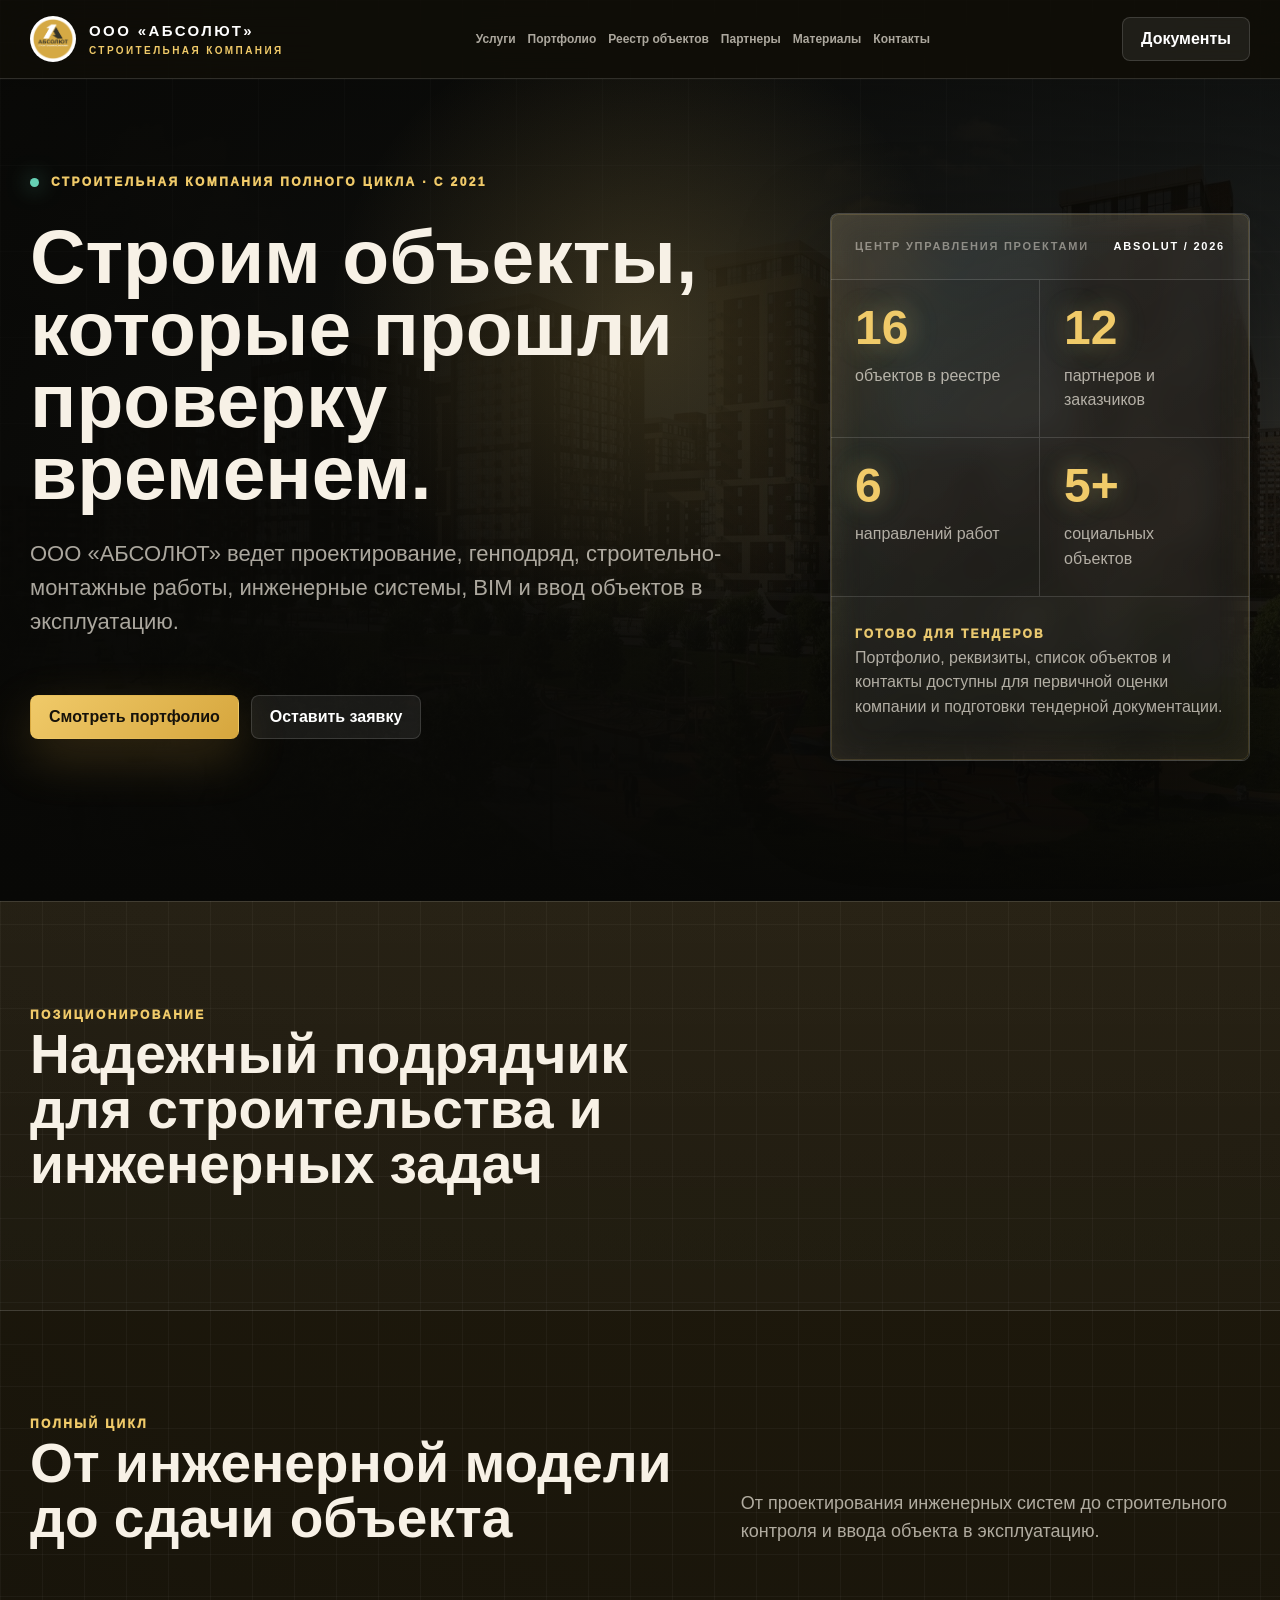
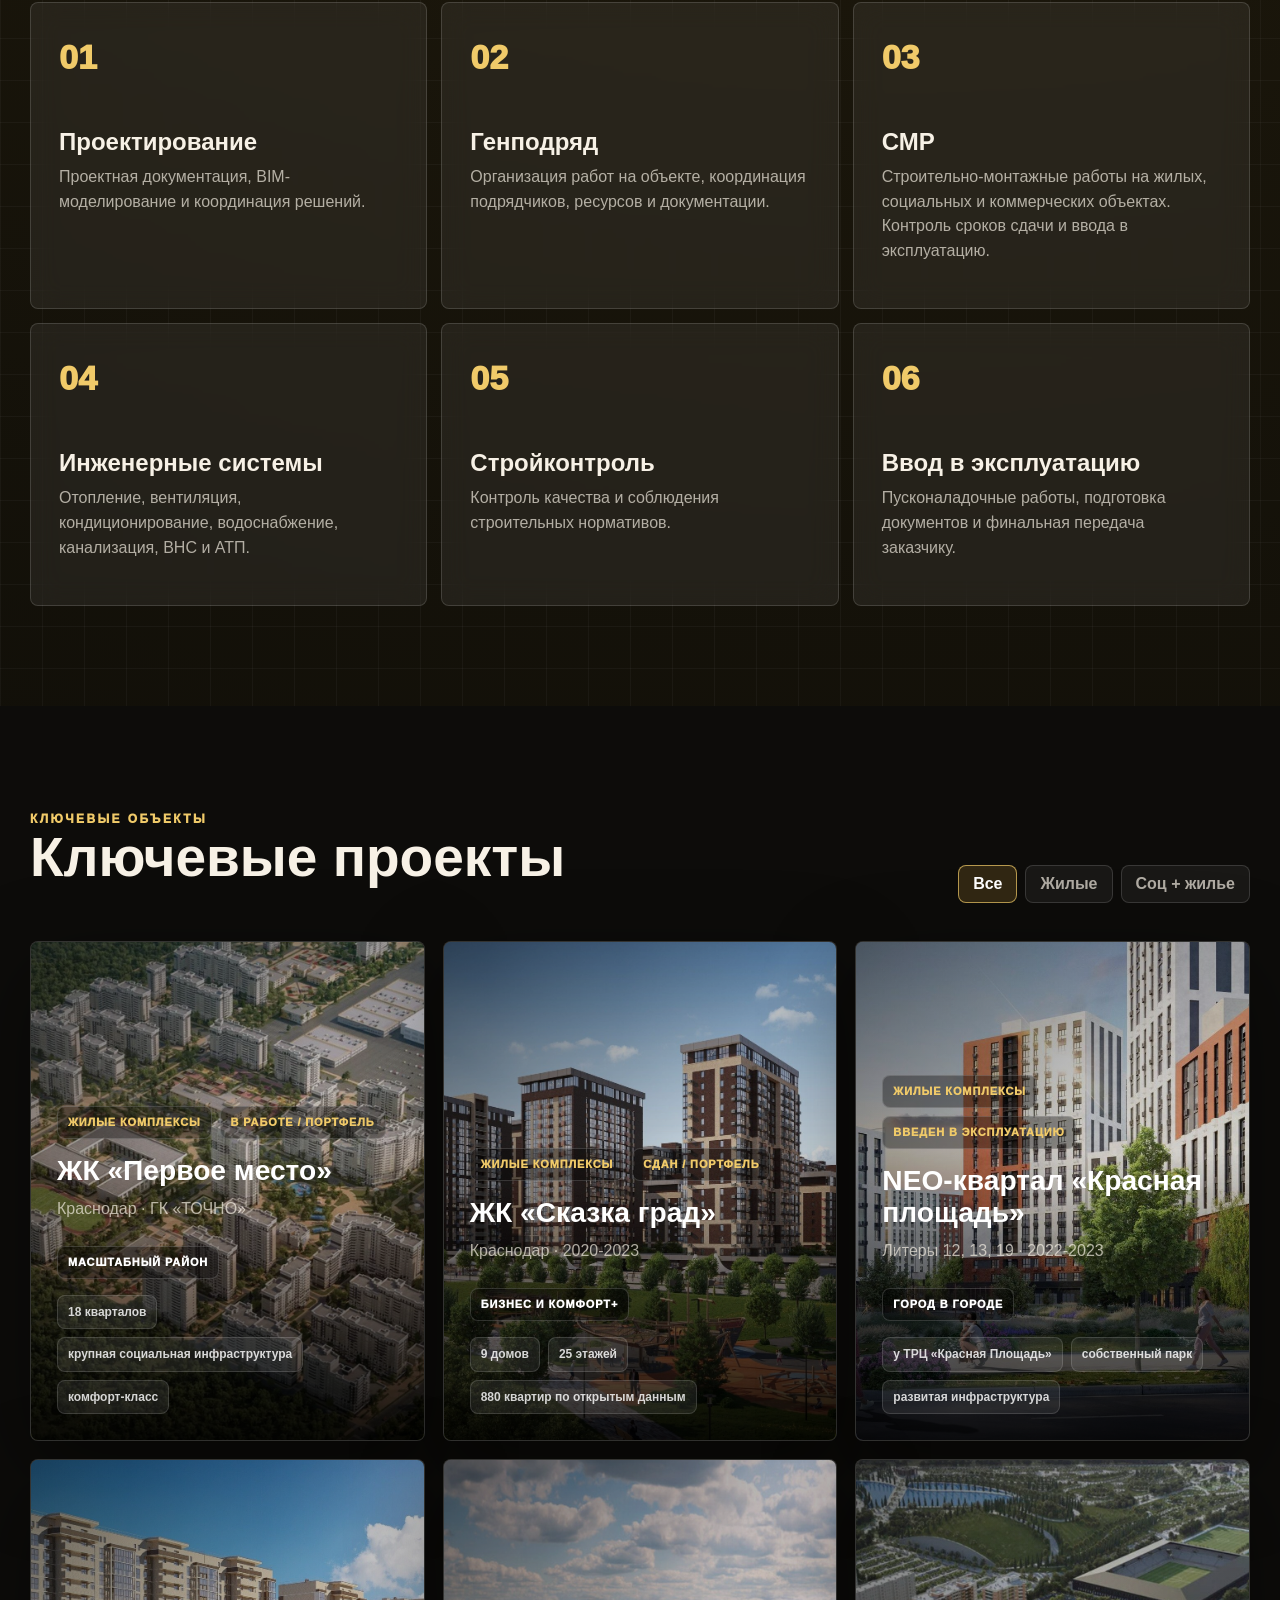
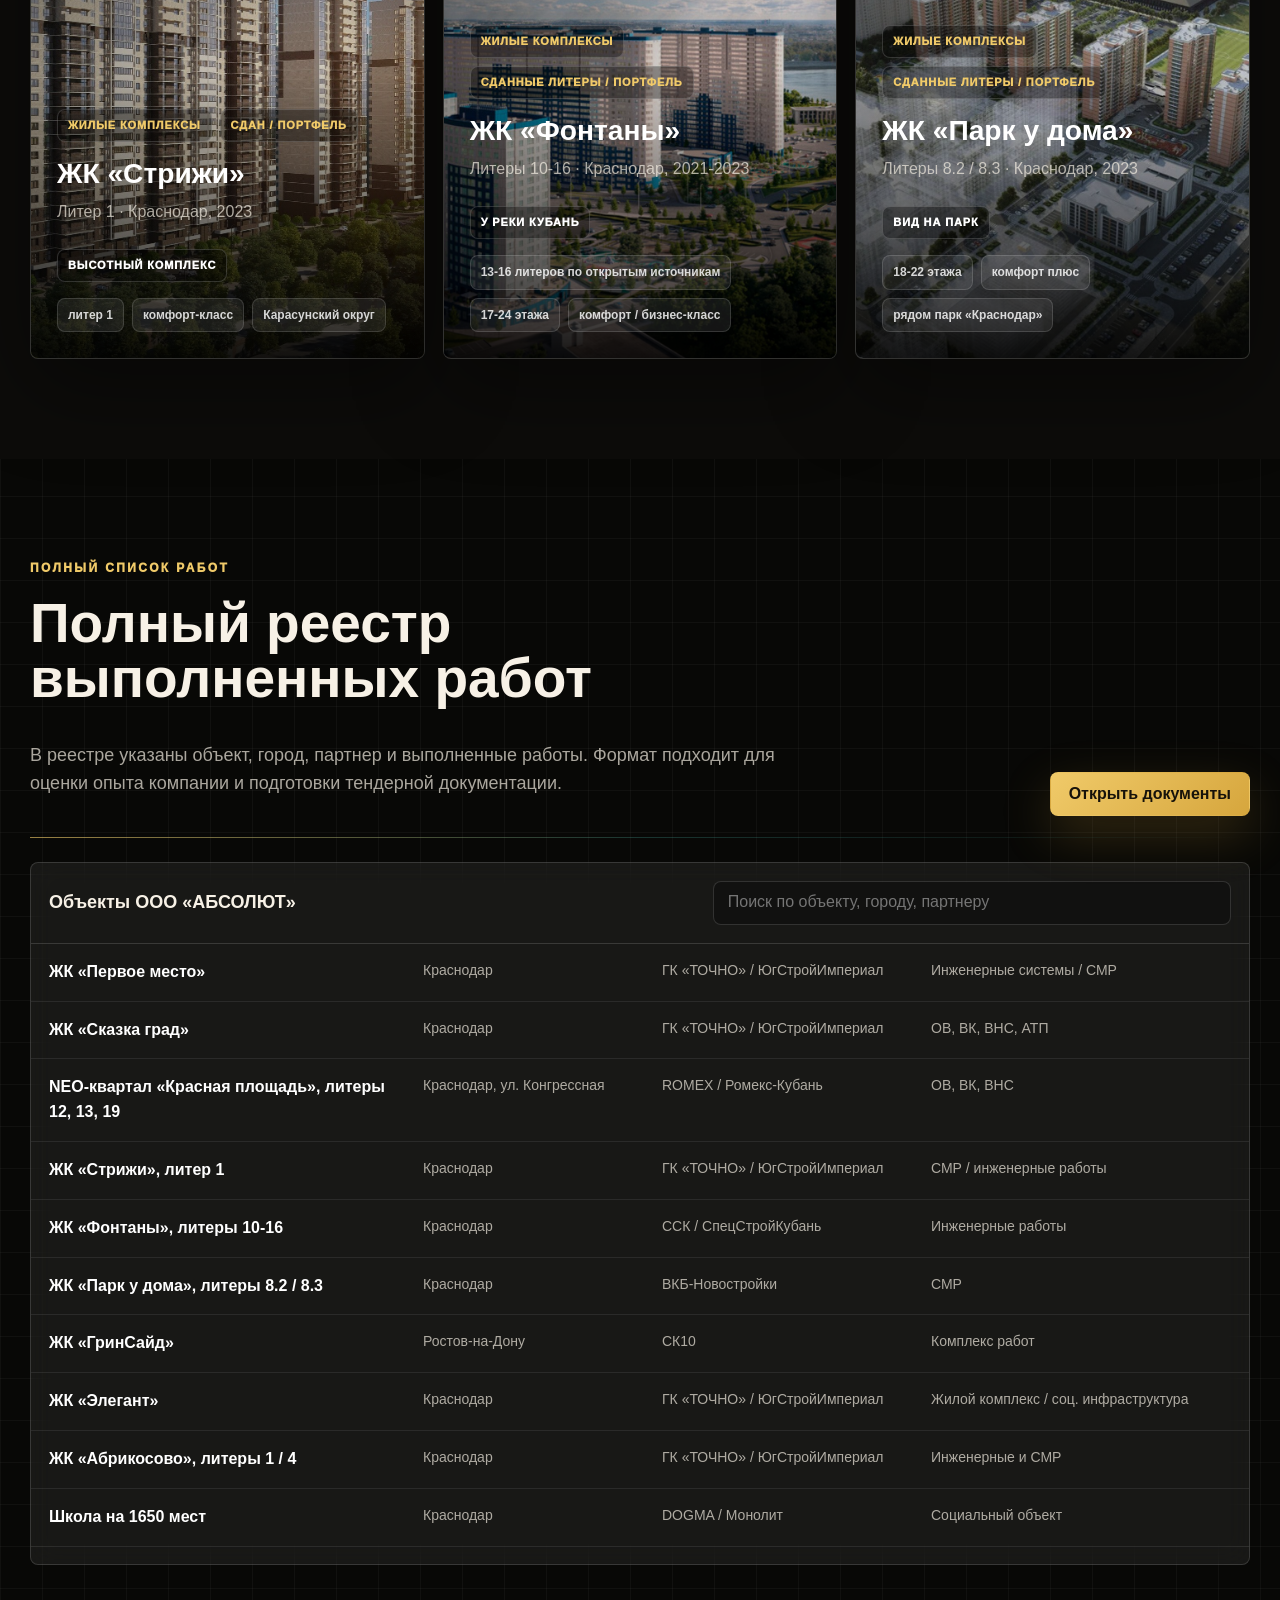
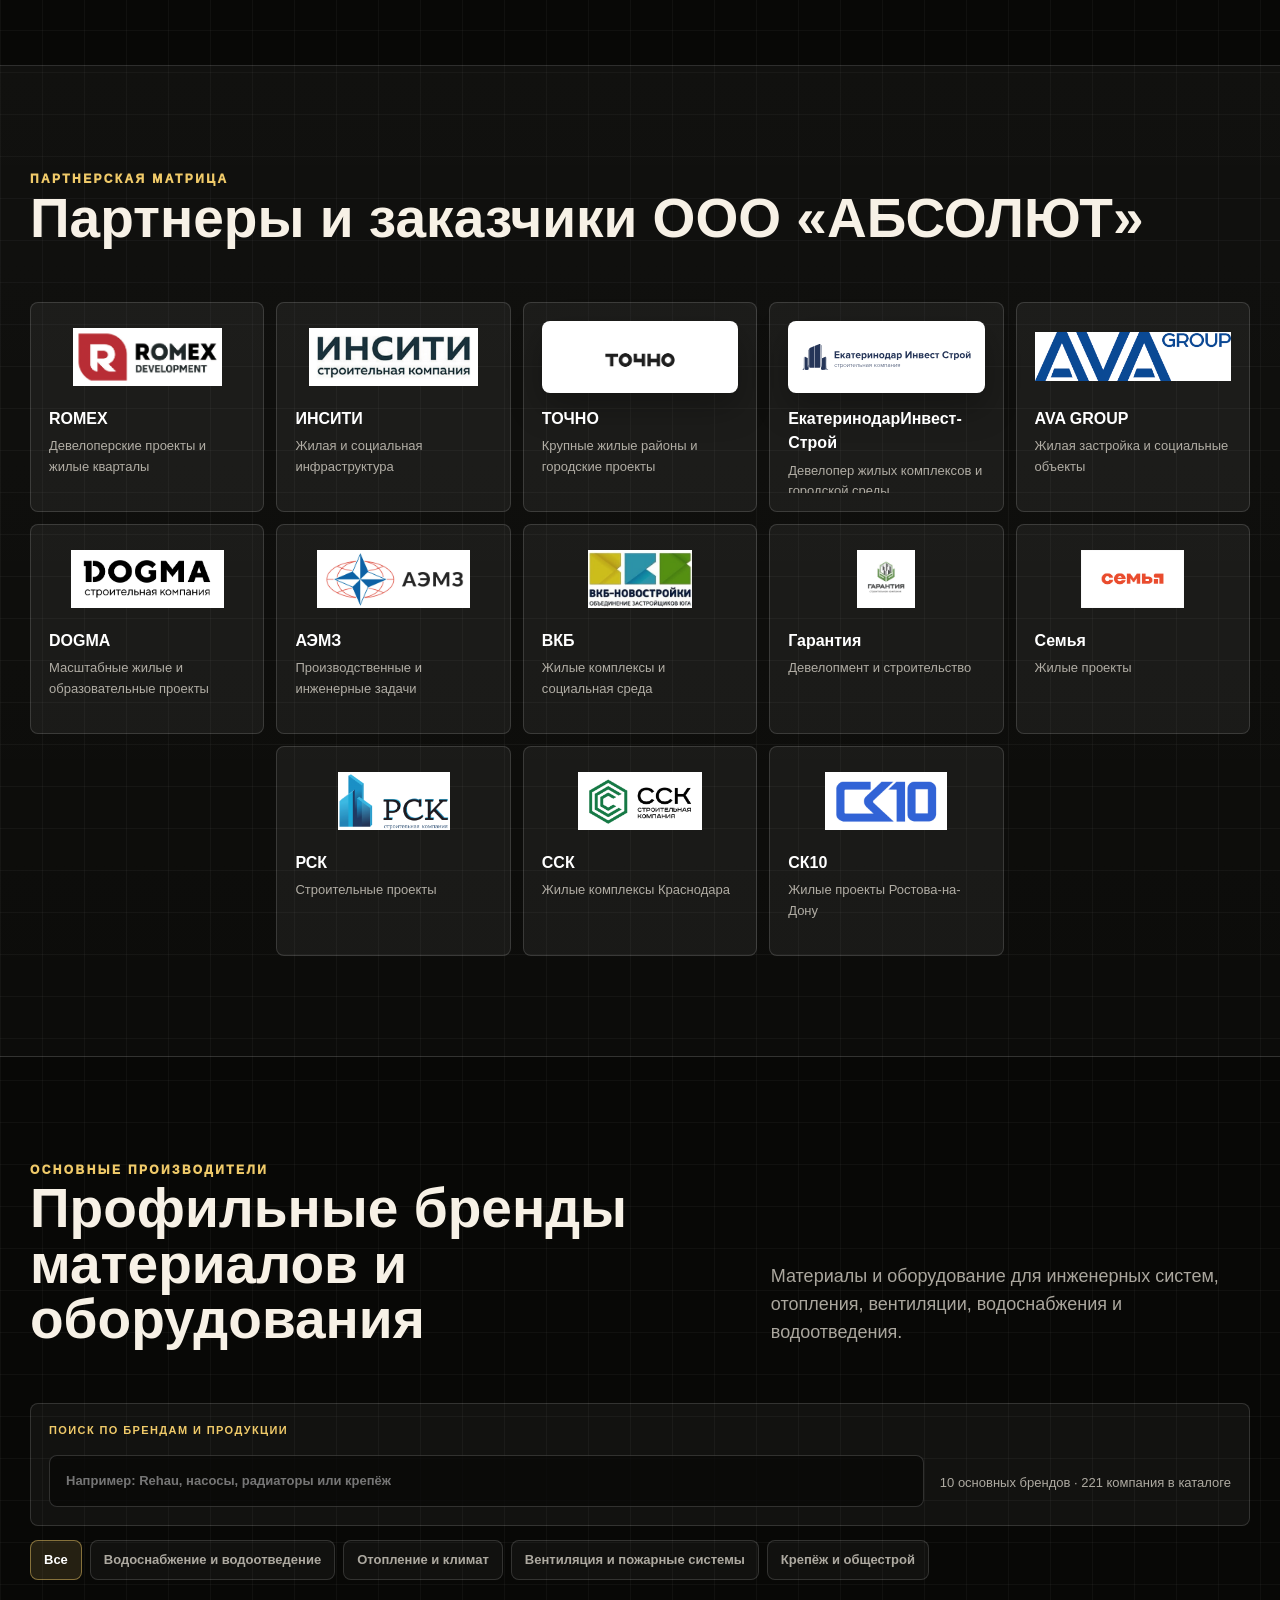
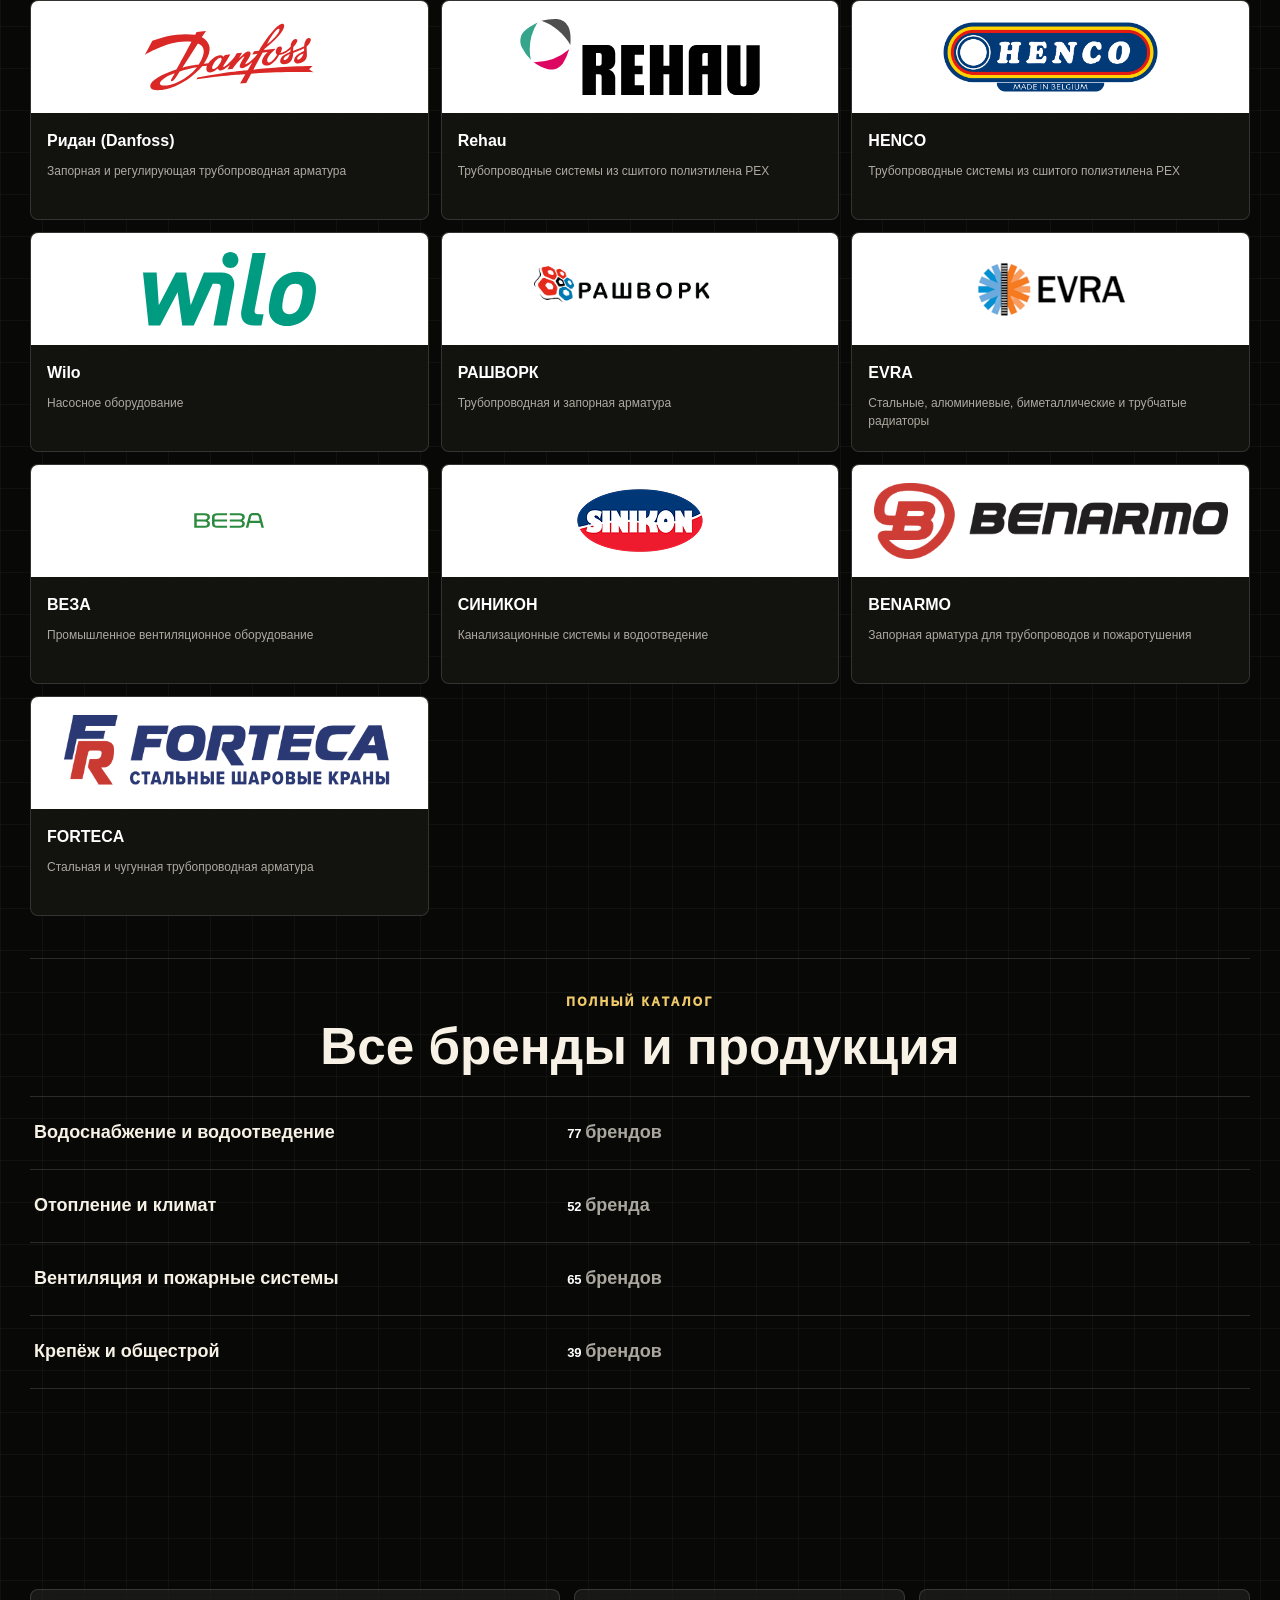
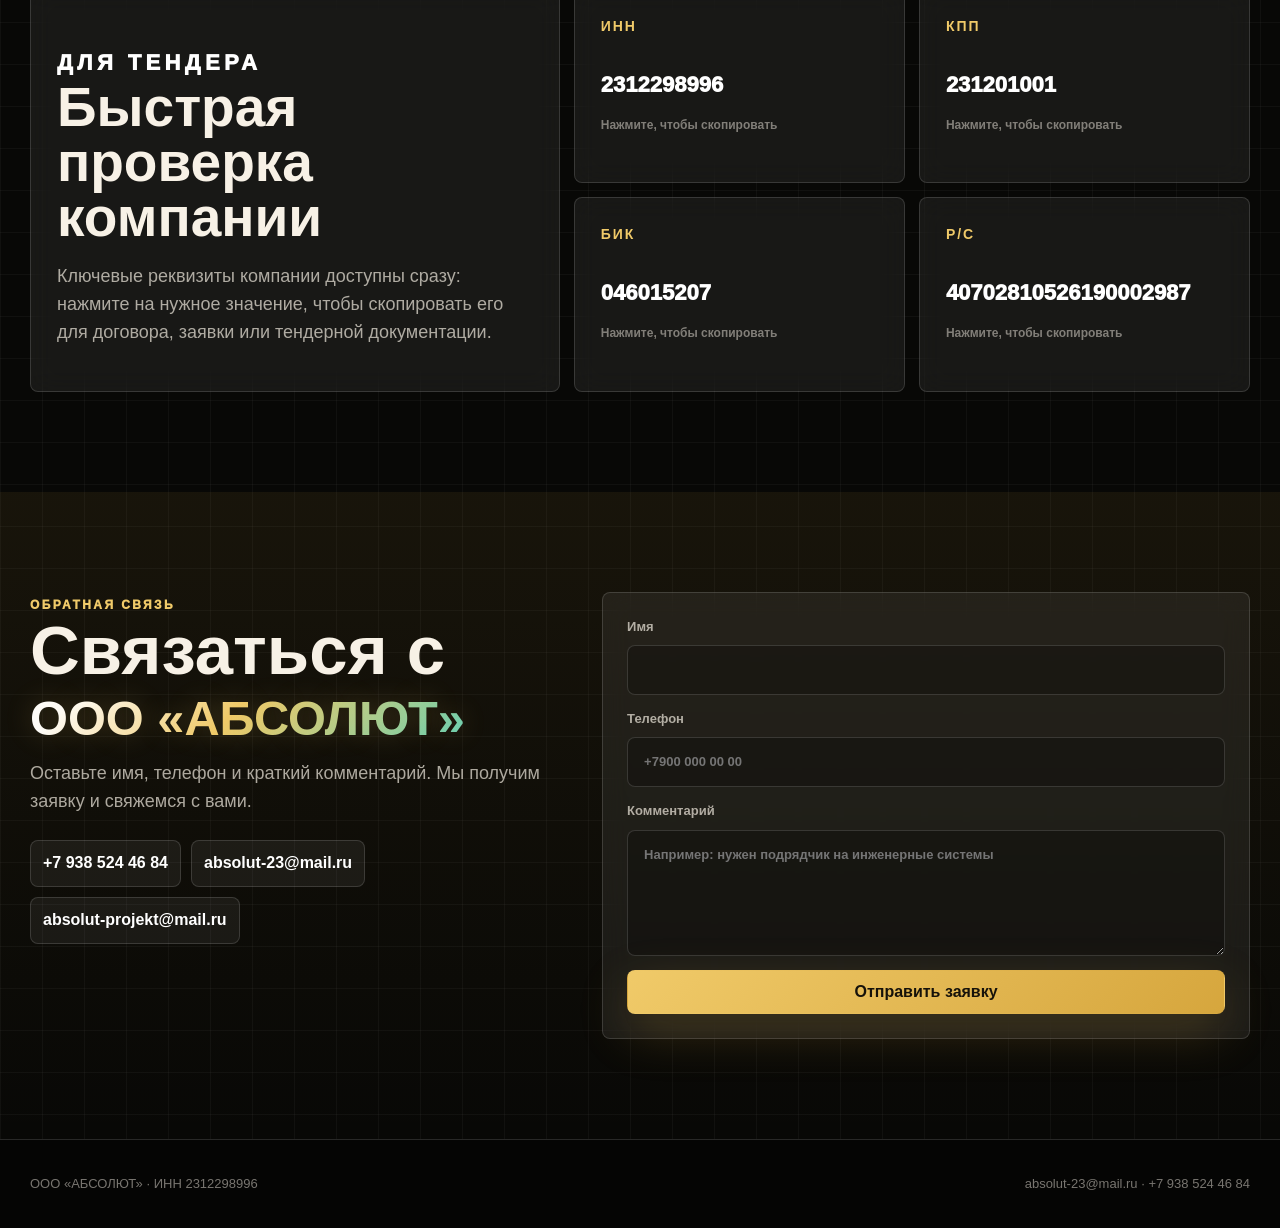
==== commit d75bd743: "Center materials catalog heading" ====
--- a/index.html
+++ b/index.html
@@ -6,7 +6,7 @@
   <title>ООО «АБСОЛЮТ» - строительство, инженерные системы, генподряд</title>
   <meta name="description" content="ООО «АБСОЛЮТ»: строительная компания полного цикла. Проекты, партнеры, реквизиты, обратная связь для заказчиков и тендеров.">
   <link rel="icon" href="assets/logo.png">
-  <link rel="stylesheet" href="assets/styles.css?v=20260704-2">
+  <link rel="stylesheet" href="assets/styles.css?v=20260704-3">
 </head>
 <body>
   <div class="scroll-progress" data-scroll-progress></div>
--- a/assets/styles.css
+++ b/assets/styles.css
@@ -1159,10 +1159,11 @@
 
 .material-registry__head {
   display: grid;
-  grid-template-columns: minmax(220px, .55fr) 1fr;
-  gap: 24px;
-  align-items: end;
+  grid-template-columns: 1fr;
+  justify-items: center;
+  gap: 10px;
   padding: 34px 0 24px;
+  text-align: center;
 }
 
 .material-registry__head h3 {
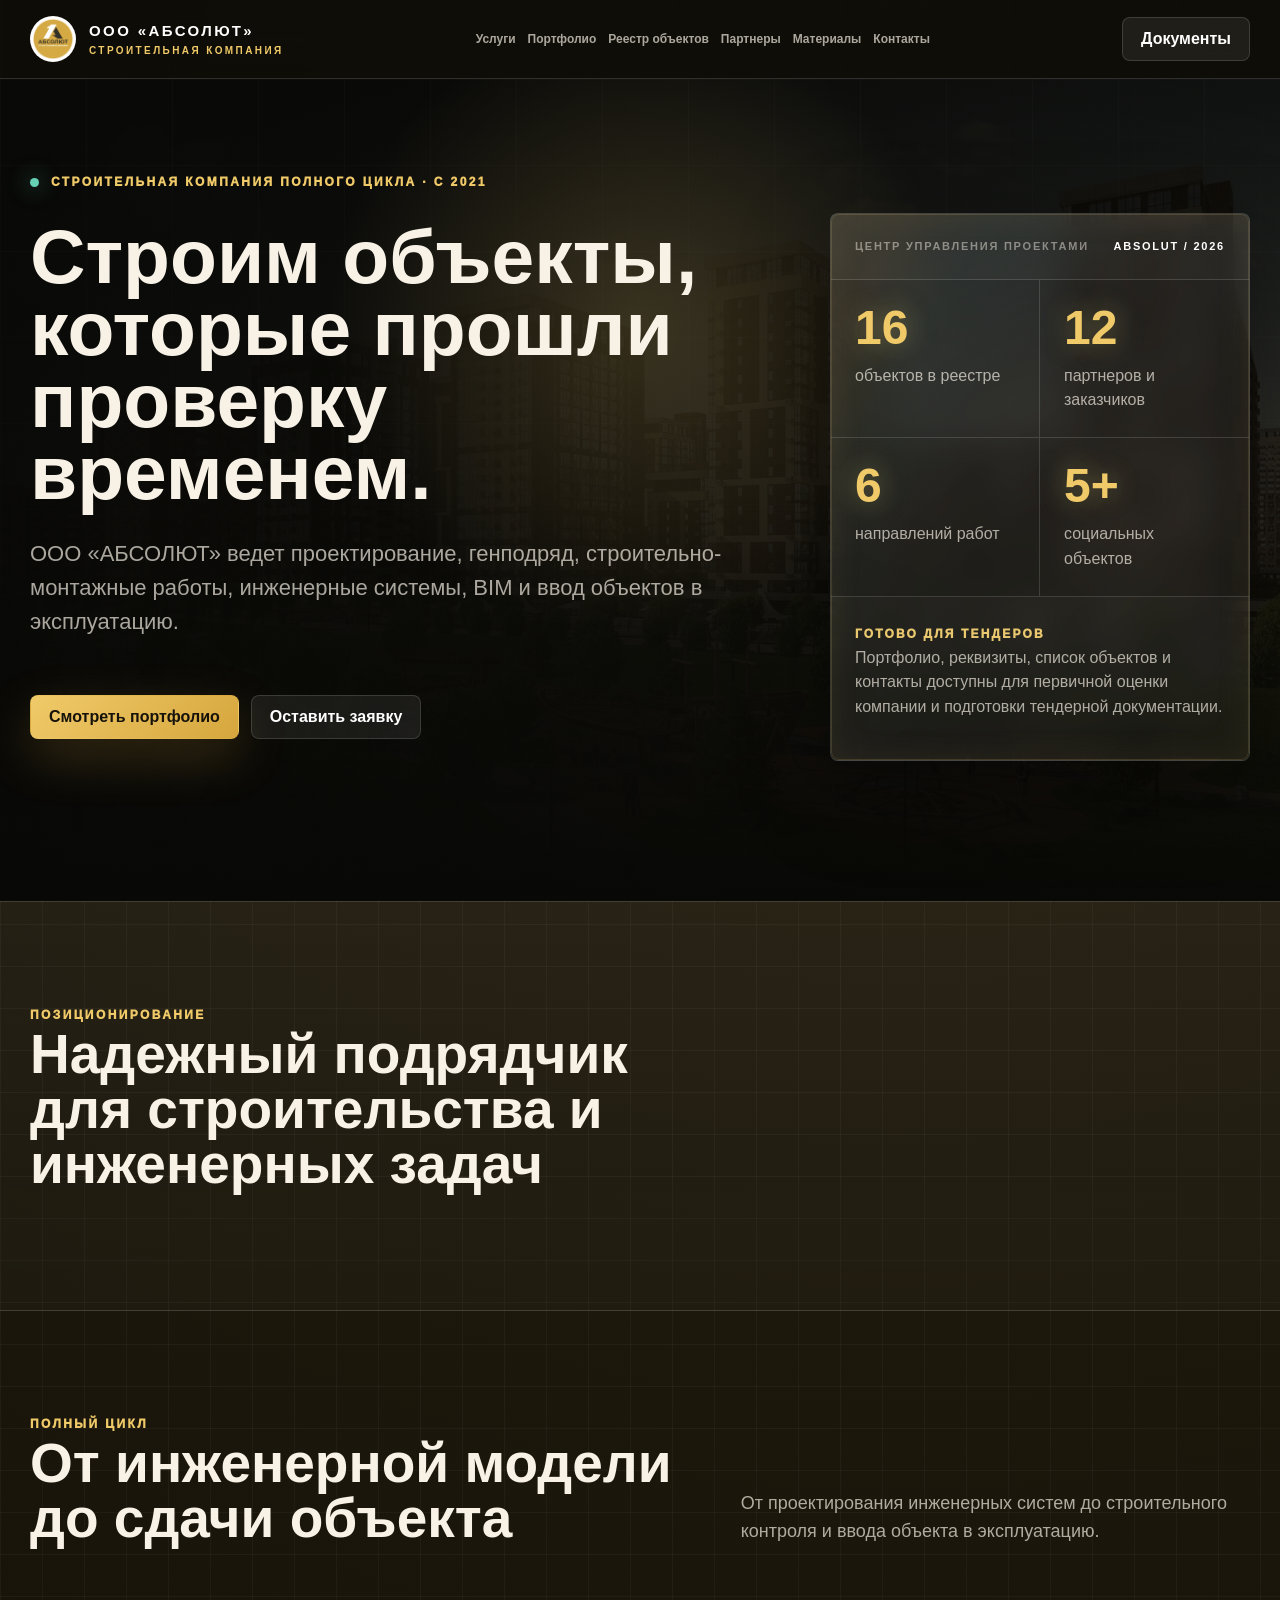
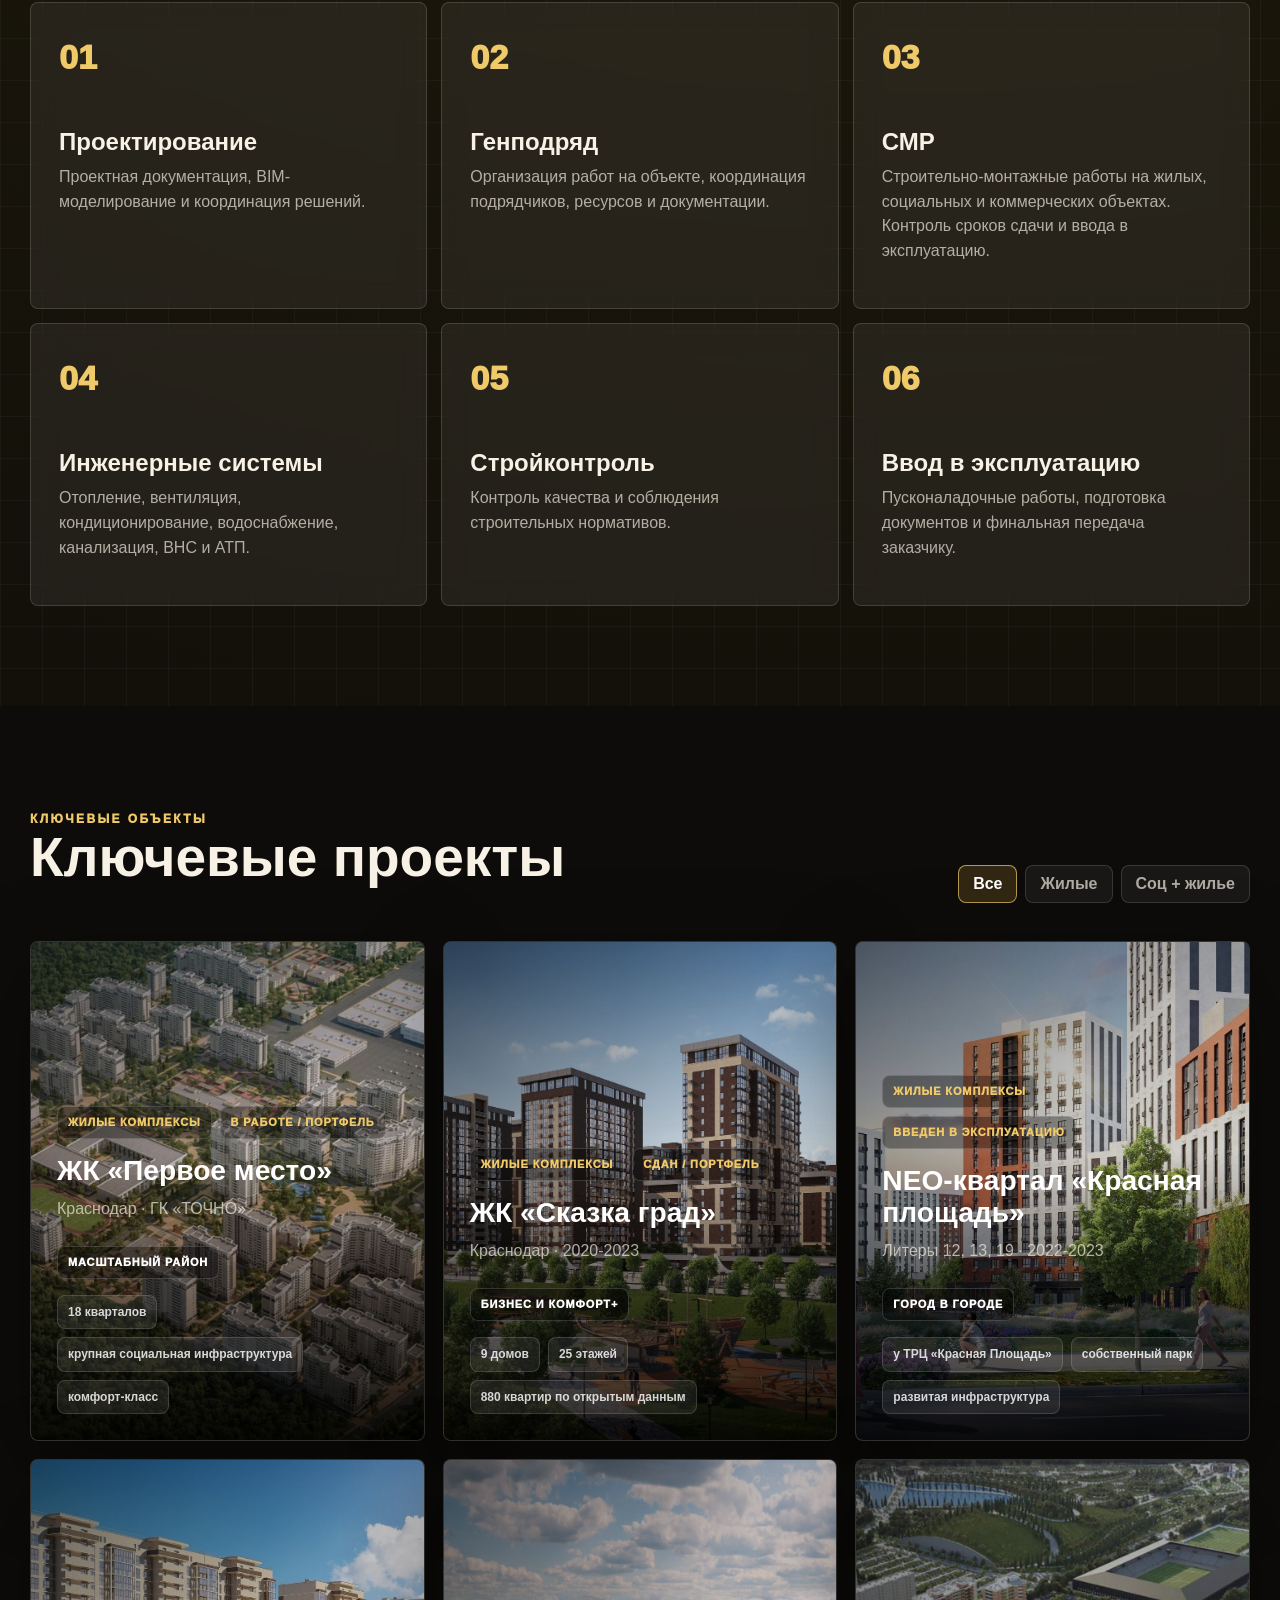
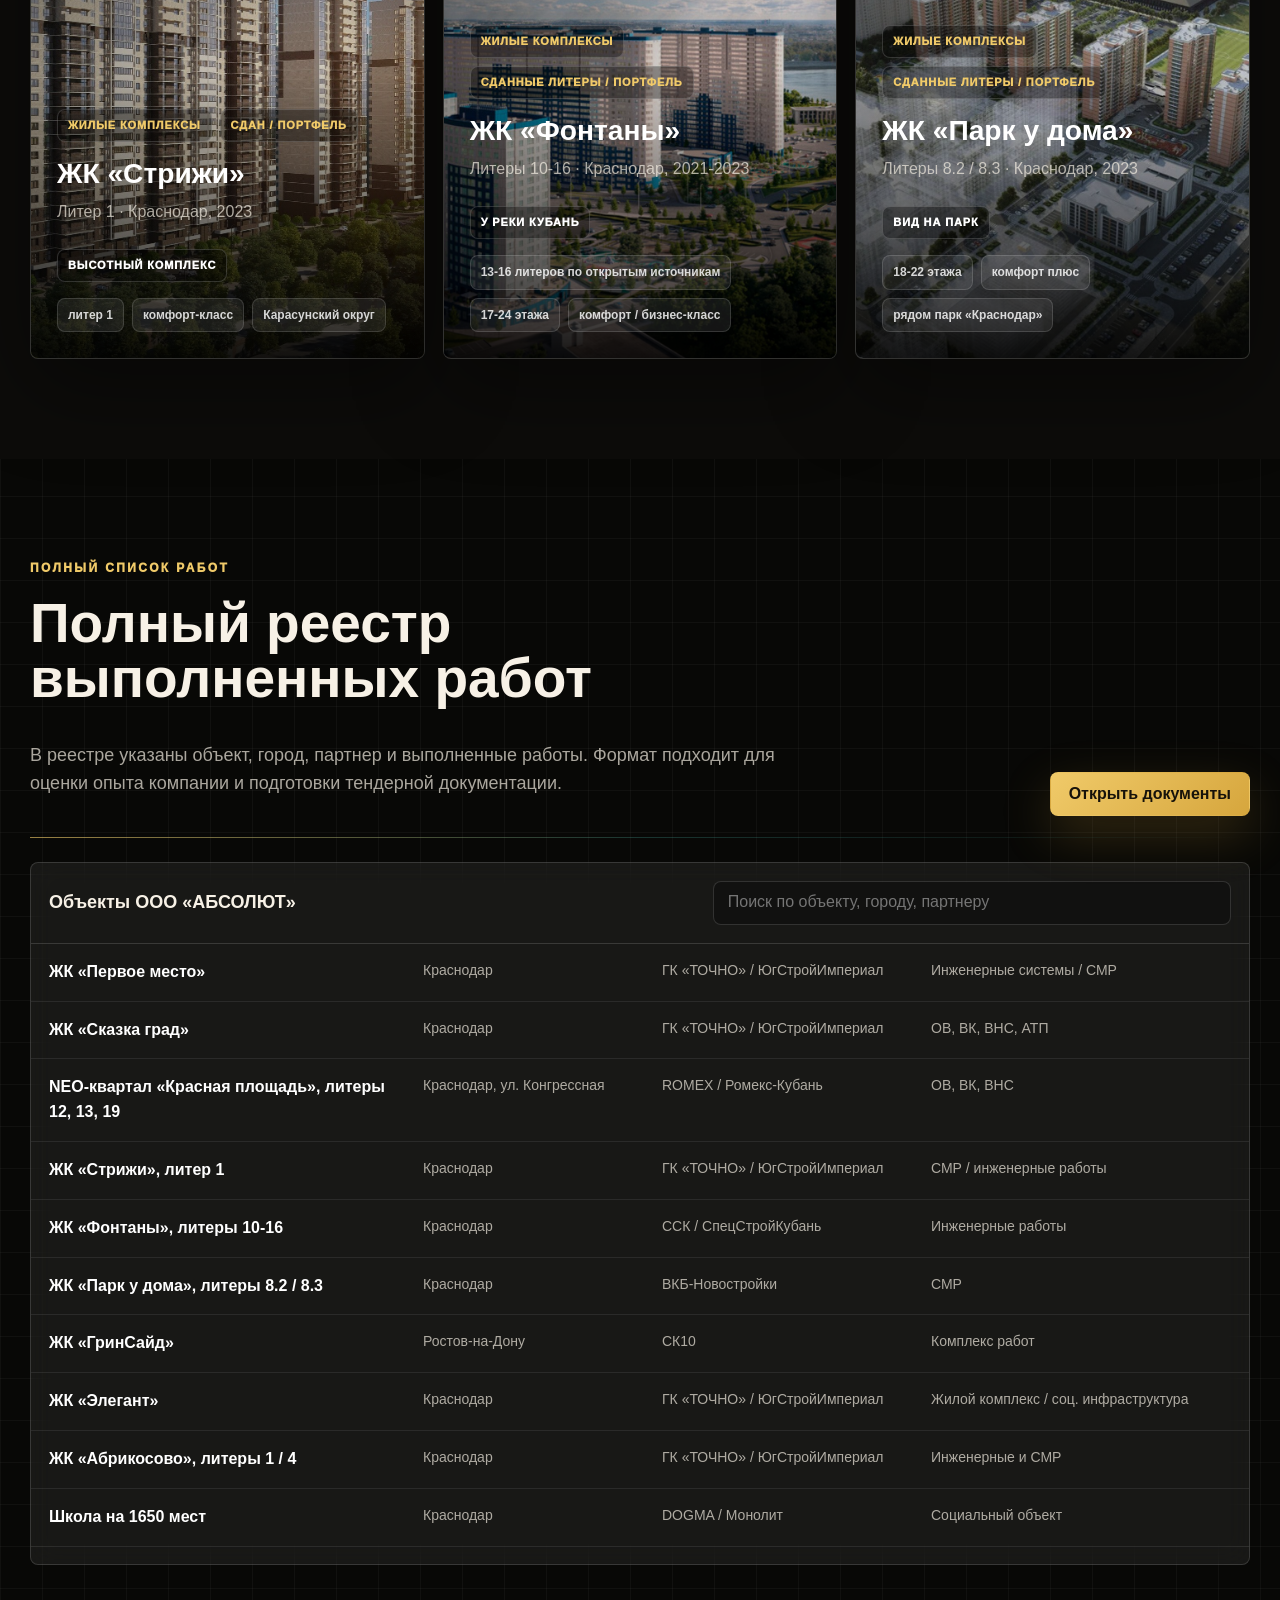
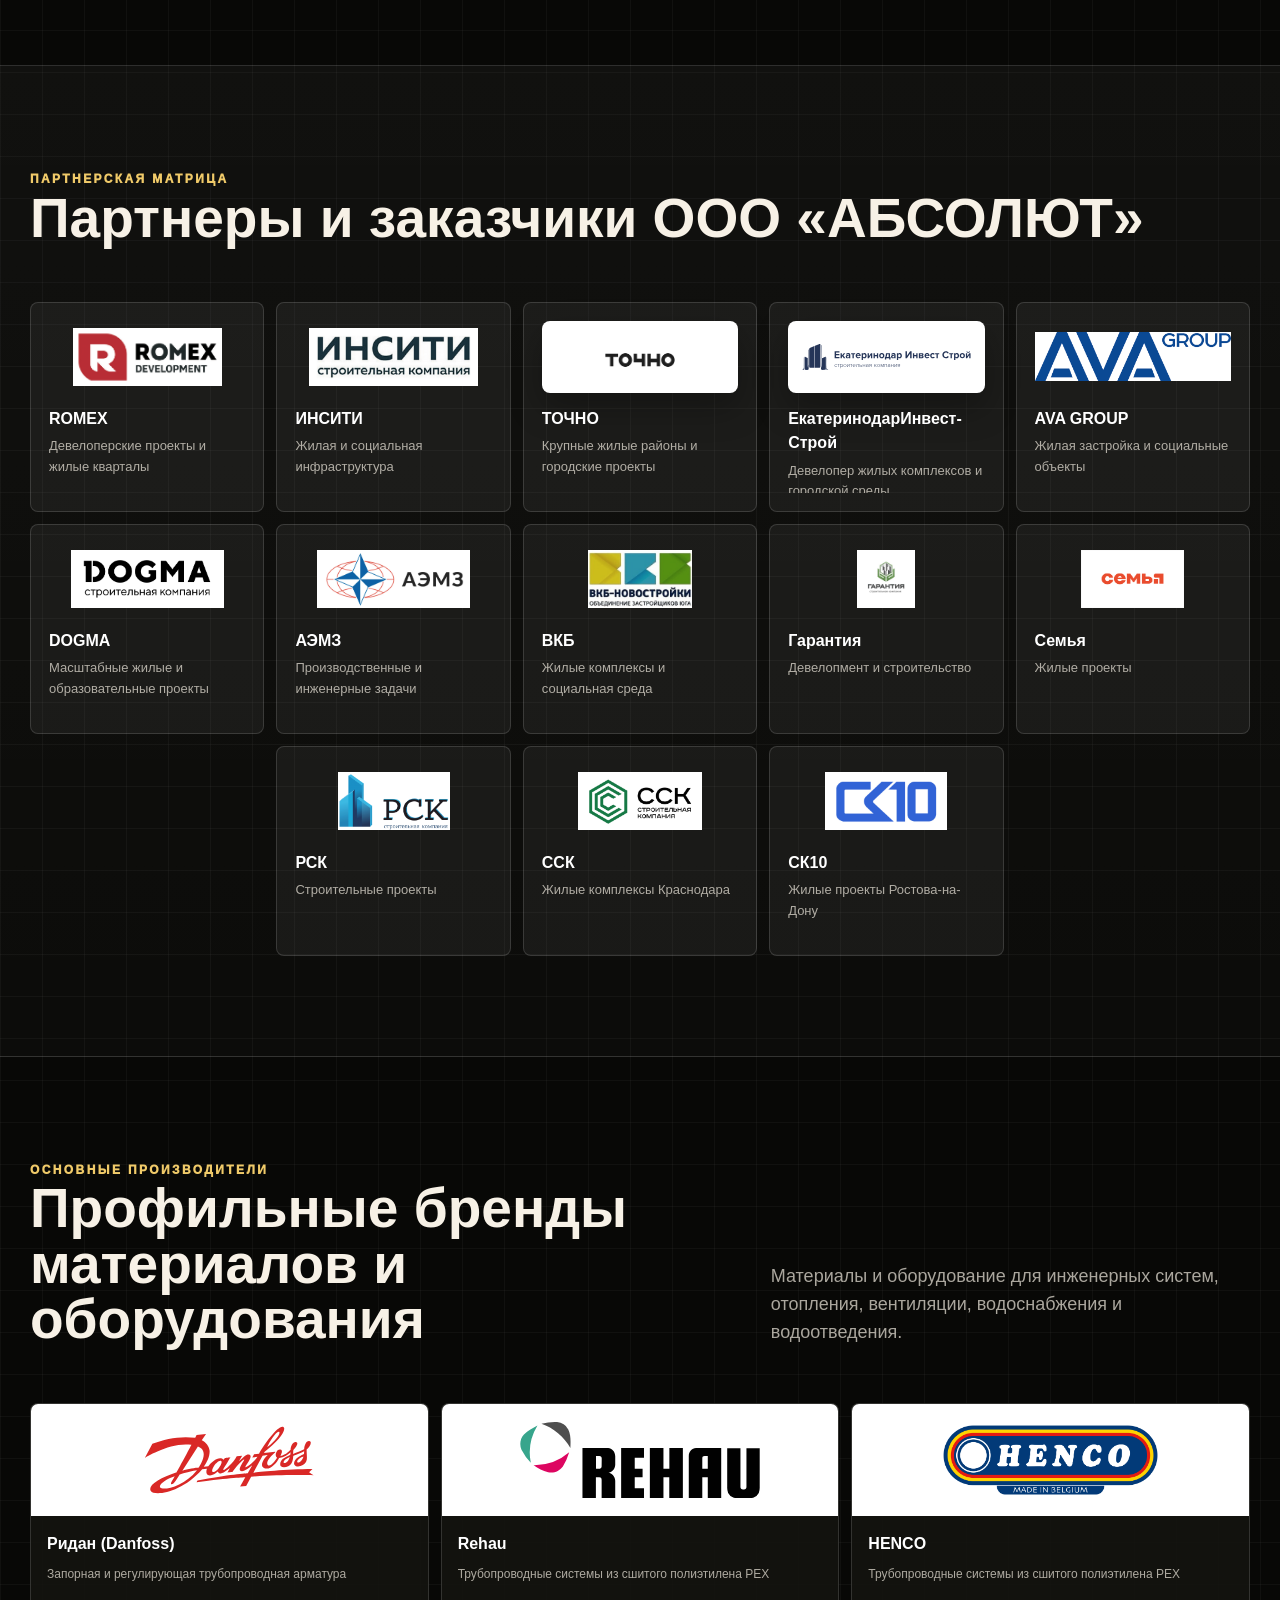
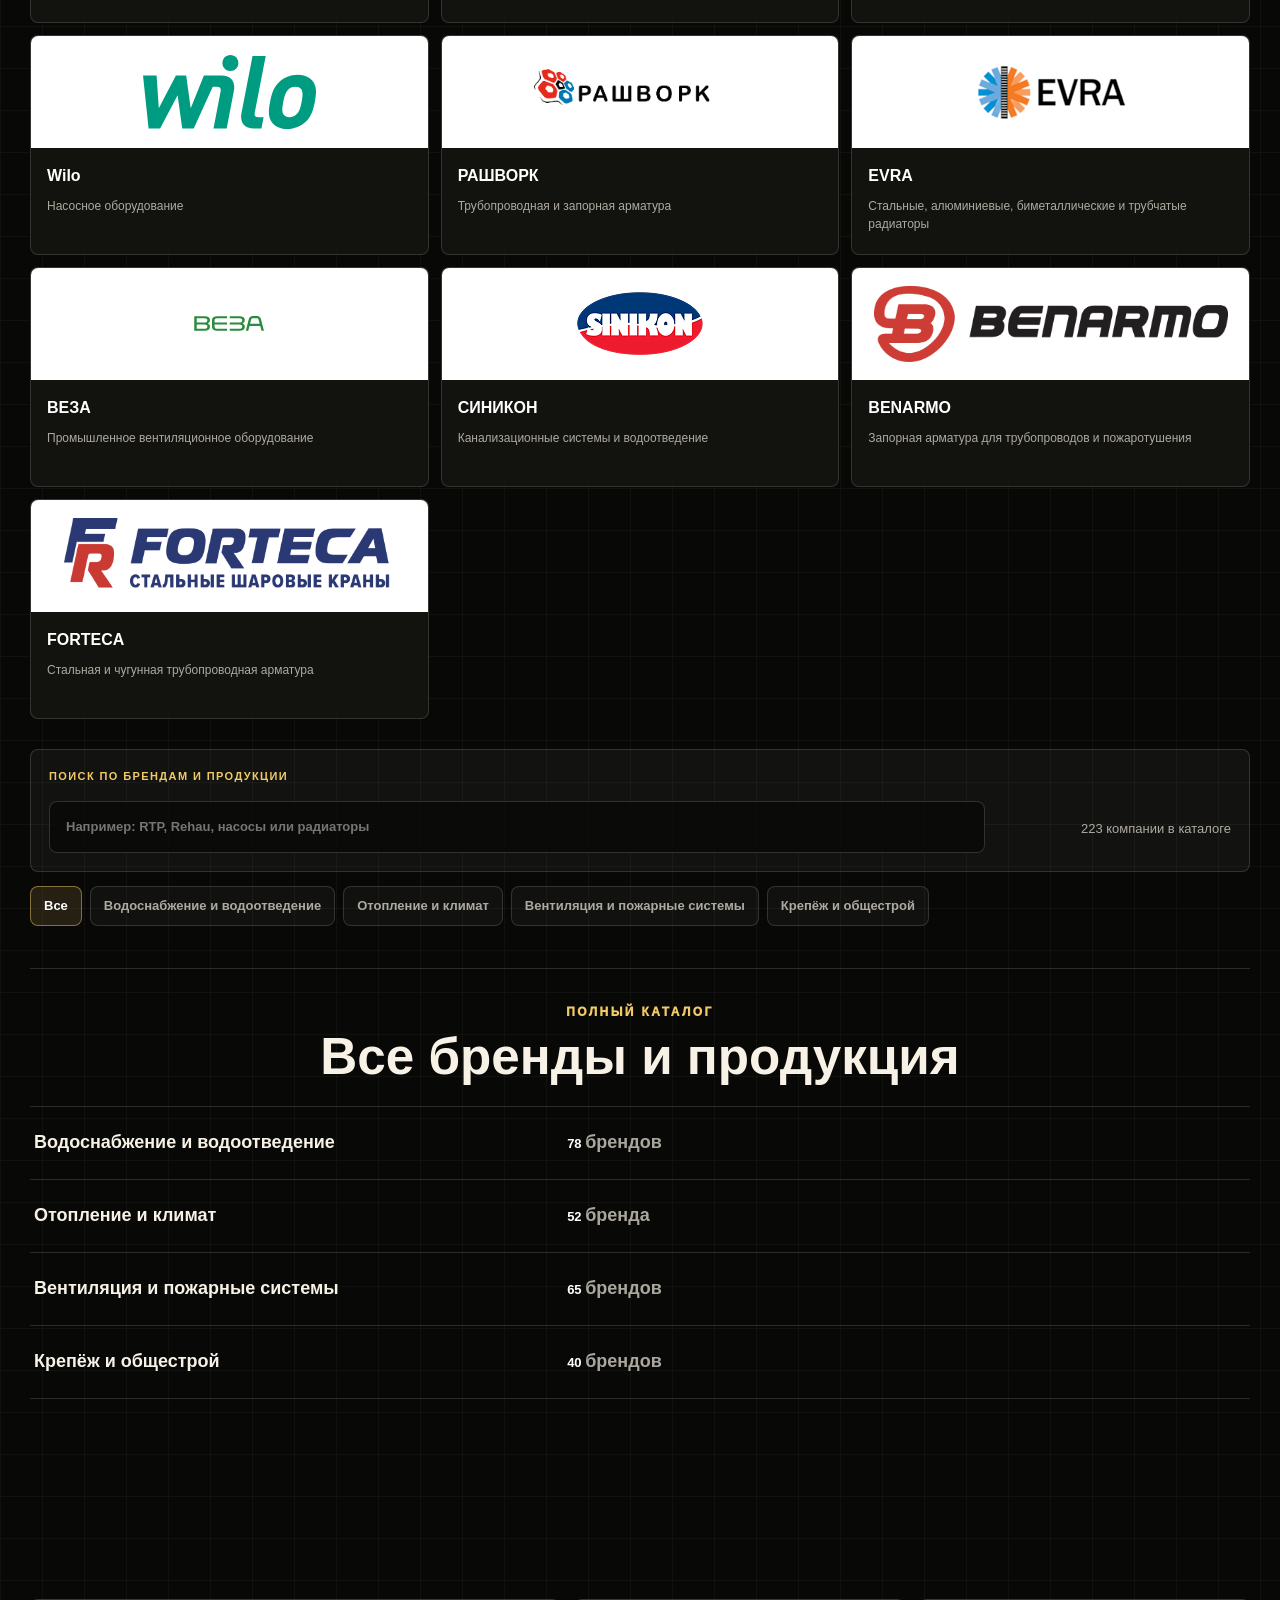
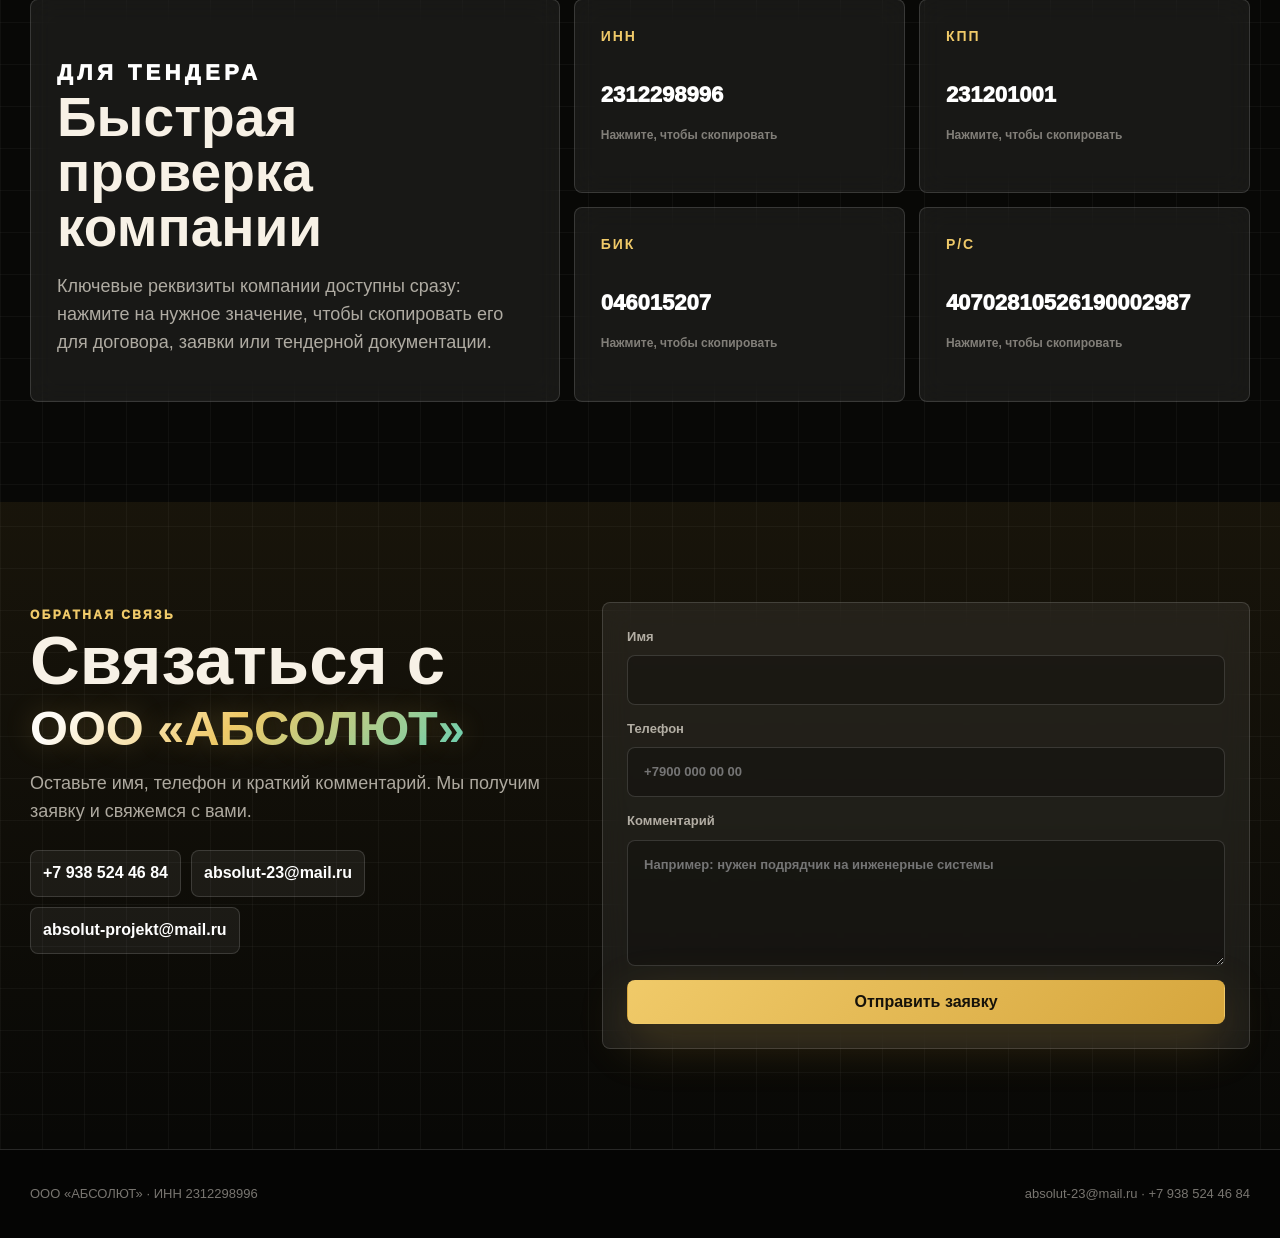
==== commit edf062b4: "Expand verified materials catalog" ====
--- a/index.html
+++ b/index.html
@@ -6,7 +6,7 @@
   <title>ООО «АБСОЛЮТ» - строительство, инженерные системы, генподряд</title>
   <meta name="description" content="ООО «АБСОЛЮТ»: строительная компания полного цикла. Проекты, партнеры, реквизиты, обратная связь для заказчиков и тендеров.">
   <link rel="icon" href="assets/logo.png">
-  <link rel="stylesheet" href="assets/styles.css?v=20260704-3">
+  <link rel="stylesheet" href="assets/styles.css?v=20260704-4">
 </head>
 <body>
   <div class="scroll-progress" data-scroll-progress></div>
@@ -161,23 +161,6 @@
             <p>Материалы и оборудование для инженерных систем, отопления, вентиляции, водоснабжения и водоотведения.</p>
           </div>
 
-          <div class="material-search-panel">
-            <label class="material-search-field">
-              <span>Поиск по брендам и продукции</span>
-              <input type="search" data-material-query placeholder="Например: Rehau, насосы, радиаторы или крепёж" autocomplete="off">
-              <button type="button" data-material-clear aria-label="Очистить поиск" title="Очистить поиск">×</button>
-            </label>
-            <p class="material-search-status" data-material-status aria-live="polite"></p>
-          </div>
-
-          <div class="material-filter" data-material-filter aria-label="Фильтр поставщиков">
-            <button type="button" class="is-active" data-material-filter-value="all" aria-pressed="true">Все</button>
-            <button type="button" data-material-filter-value="water" aria-pressed="false">Водоснабжение и водоотведение</button>
-            <button type="button" data-material-filter-value="heating" aria-pressed="false">Отопление и климат</button>
-            <button type="button" data-material-filter-value="ventilation" aria-pressed="false">Вентиляция и пожарные системы</button>
-            <button type="button" data-material-filter-value="construction" aria-pressed="false">Крепёж и общестрой</button>
-          </div>
-
           <div class="supplier-grid" data-material-suppliers>
             <a class="supplier-card" data-material-category="ventilation" href="https://www.veza.ru/" target="_blank" rel="noopener">
               <div class="supplier-card__logo"><strong class="supplier-wordmark">ВЕЗА</strong></div>
@@ -214,13 +197,30 @@
             <article class="supplier-card" data-material-category="construction"><div class="supplier-card__logo"><img src="assets/materials/prommetiz.svg" alt="ПРОММЕТИЗ"></div><div class="supplier-card__body"><strong>ПРОММЕТИЗ</strong><span>Профессиональный крепёж</span></div></article>
             <article class="supplier-card" data-material-category="construction"><div class="supplier-card__logo"><img src="assets/materials/cherbrooke.svg" alt="CHERBROOKE"></div><div class="supplier-card__body"><strong>CHERBROOKE</strong><span>Строительные материалы</span></div></article>
           </div>
-          <div class="material-empty" data-material-empty hidden>По вашему запросу бренды не найдены. Попробуйте изменить название или выбрать другой раздел.</div>
+
+          <div class="material-search-panel">
+            <label class="material-search-field">
+              <span>Поиск по брендам и продукции</span>
+              <input type="search" data-material-query placeholder="Например: RTP, Rehau, насосы или радиаторы" autocomplete="off">
+              <button type="button" data-material-clear aria-label="Очистить поиск" title="Очистить поиск">×</button>
+            </label>
+            <p class="material-search-status" data-material-status aria-live="polite"></p>
+          </div>
+
+          <div class="material-filter" data-material-filter aria-label="Фильтр поставщиков">
+            <button type="button" class="is-active" data-material-filter-value="all" aria-pressed="true">Все</button>
+            <button type="button" data-material-filter-value="water" aria-pressed="false">Водоснабжение и водоотведение</button>
+            <button type="button" data-material-filter-value="heating" aria-pressed="false">Отопление и климат</button>
+            <button type="button" data-material-filter-value="ventilation" aria-pressed="false">Вентиляция и пожарные системы</button>
+            <button type="button" data-material-filter-value="construction" aria-pressed="false">Крепёж и общестрой</button>
+          </div>
 
           <div class="material-registry">
             <div class="material-registry__head">
               <span class="eyebrow">полный каталог</span>
               <h3>Все бренды и продукция</h3>
             </div>
+            <div class="material-empty" data-material-empty hidden>По вашему запросу бренды не найдены. Попробуйте изменить название или выбрать другой раздел.</div>
             <div class="material-registry__groups">
               <details class="brand-group">
                 <summary><span>Водоснабжение и водоотведение</span><small>Трубы, насосы, арматура, канализация</small></summary>
@@ -293,7 +293,7 @@
   </div>
 
   <script src="assets/content.js"></script>
-  <script src="assets/materials-catalog.js?v=20260704-2"></script>
-  <script src="assets/site.js?v=20260704-2"></script>
+  <script src="assets/materials-catalog.js?v=20260704-3"></script>
+  <script src="assets/site.js?v=20260704-3"></script>
 </body>
 </html>
--- a/assets/styles.css
+++ b/assets/styles.css
@@ -939,6 +939,10 @@
   background: rgba(255,255,255,.045);
 }
 
+.supplier-grid + .material-search-panel {
+  margin-top: 30px;
+}
+
 .material-search-field {
   display: grid;
   min-width: 0;
@@ -1217,7 +1221,7 @@
 
 .brand-entry {
   display: grid;
-  grid-template-columns: 46px minmax(0, 1fr);
+  grid-template-columns: 72px minmax(0, 1fr);
   min-width: 0;
   min-height: 132px;
   gap: 12px;
@@ -1248,20 +1252,28 @@
 
 .brand-entry__mark {
   display: grid;
-  width: 46px;
+  width: 72px;
   height: 46px;
+  padding: 5px;
   place-items: center;
   border: 1px solid rgba(240,202,105,.25);
   border-radius: var(--radius);
   background: rgba(240,202,105,.08);
-  color: var(--gold-2);
-  font-size: 13px;
+  color: #fff;
+  font-size: 10px;
   font-weight: 950;
+  line-height: 1.1;
+  text-align: center;
+}
+
+.brand-entry__mark span {
+  max-width: 100%;
+  overflow-wrap: anywhere;
 }
 
 .brand-entry__logo {
   display: grid;
-  width: 46px;
+  width: 72px;
   height: 46px;
   padding: 5px;
   place-items: center;
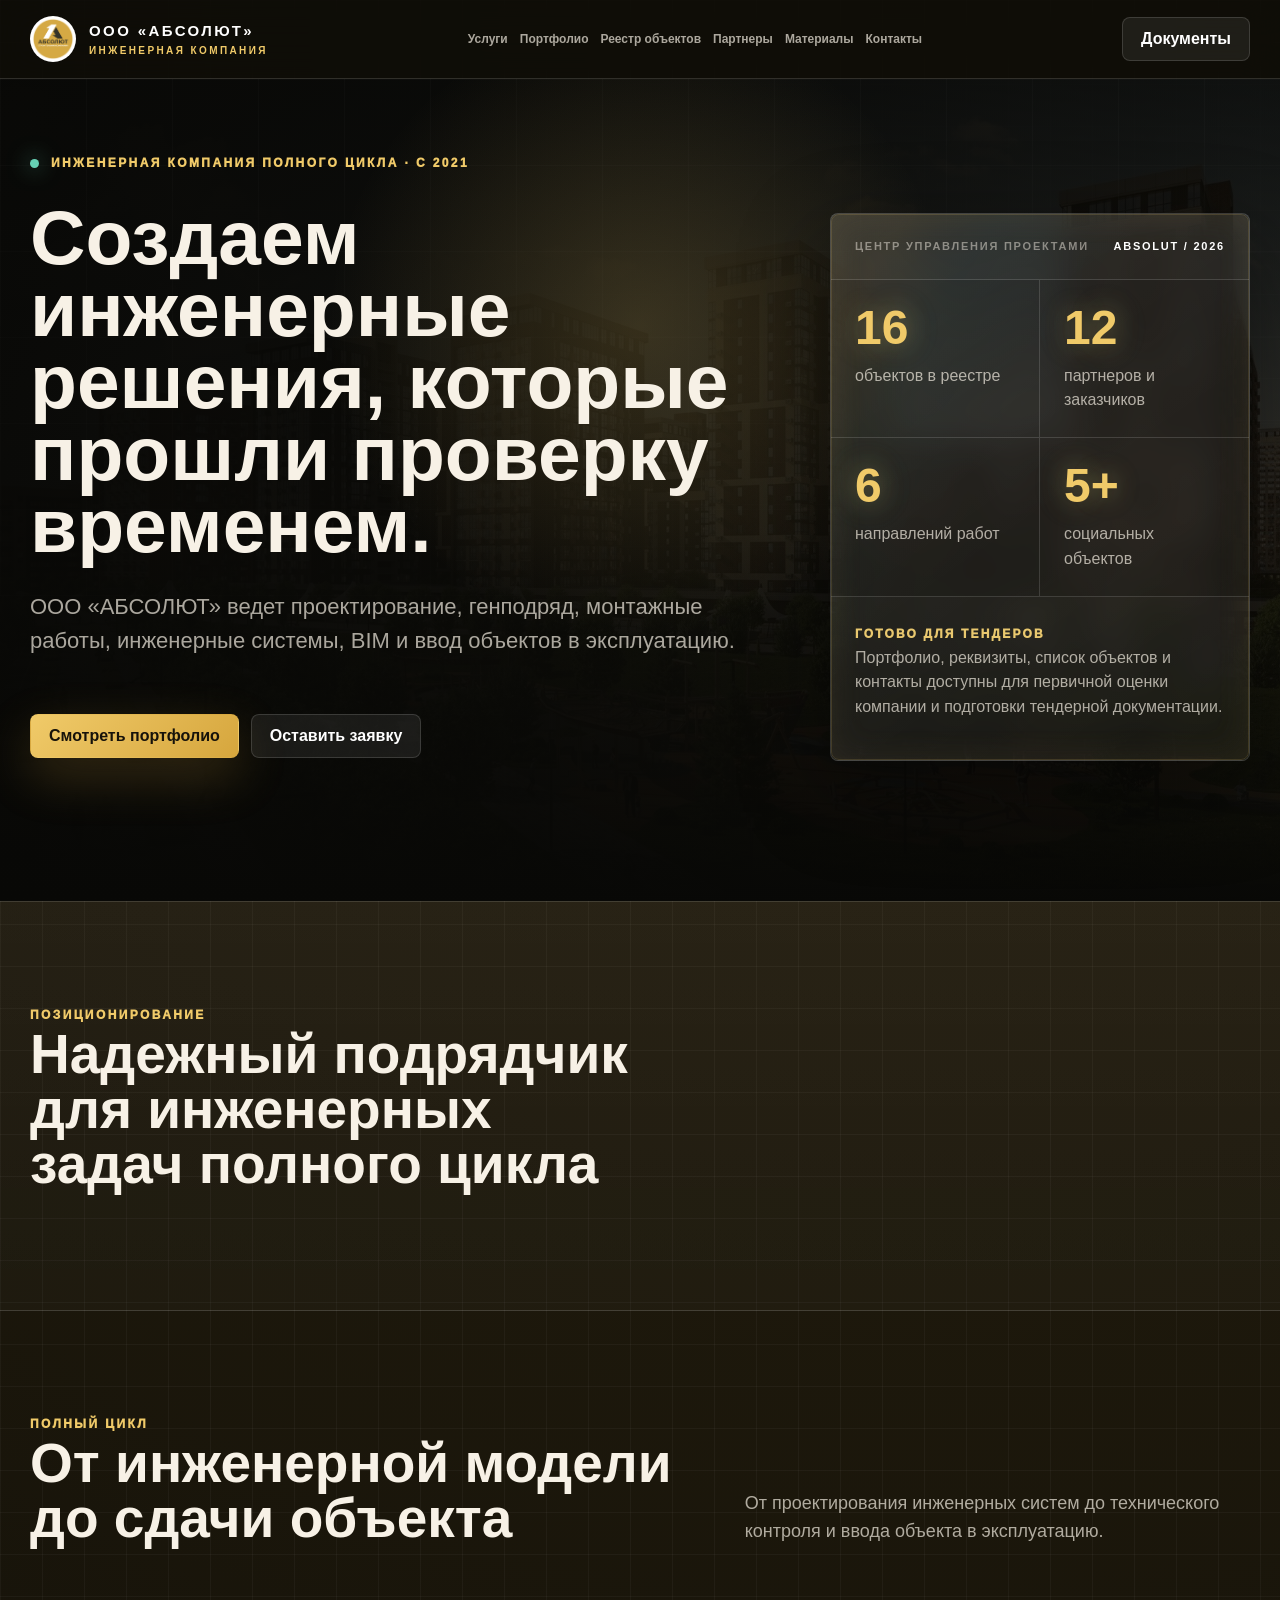
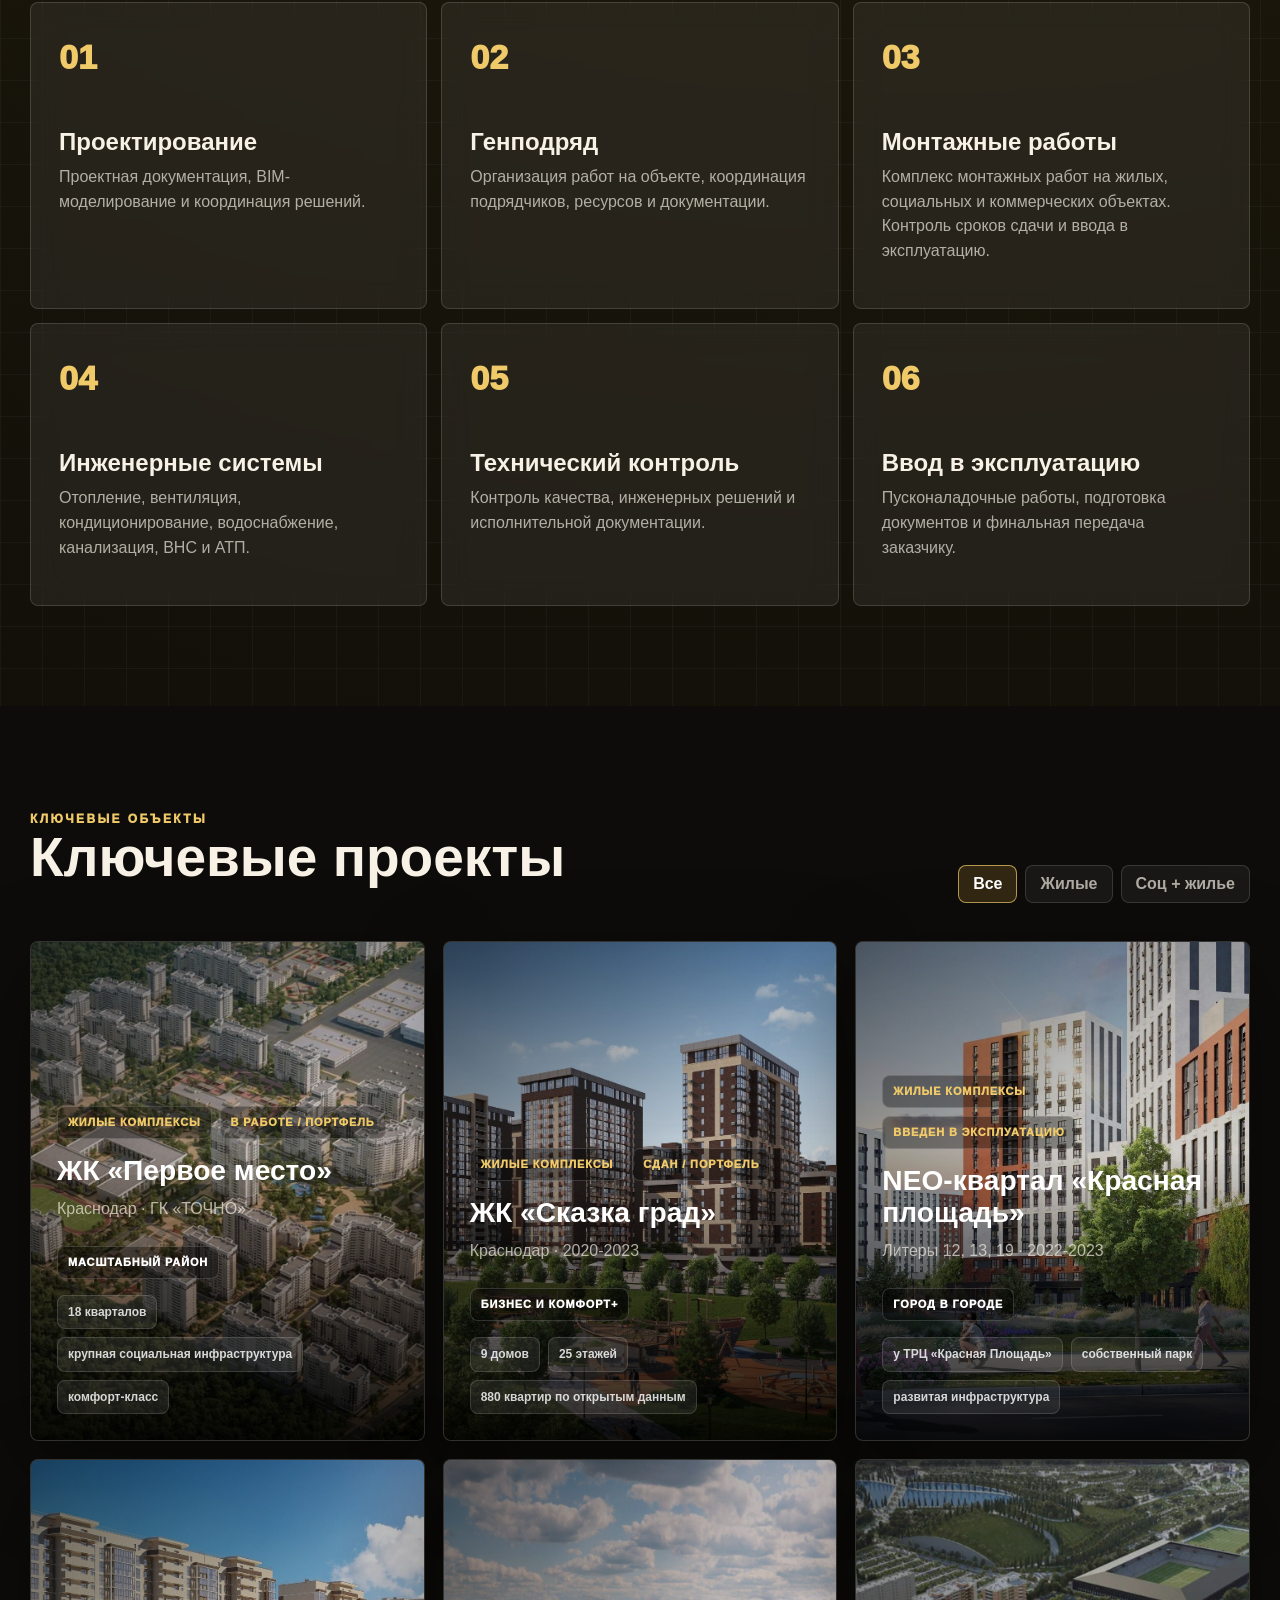
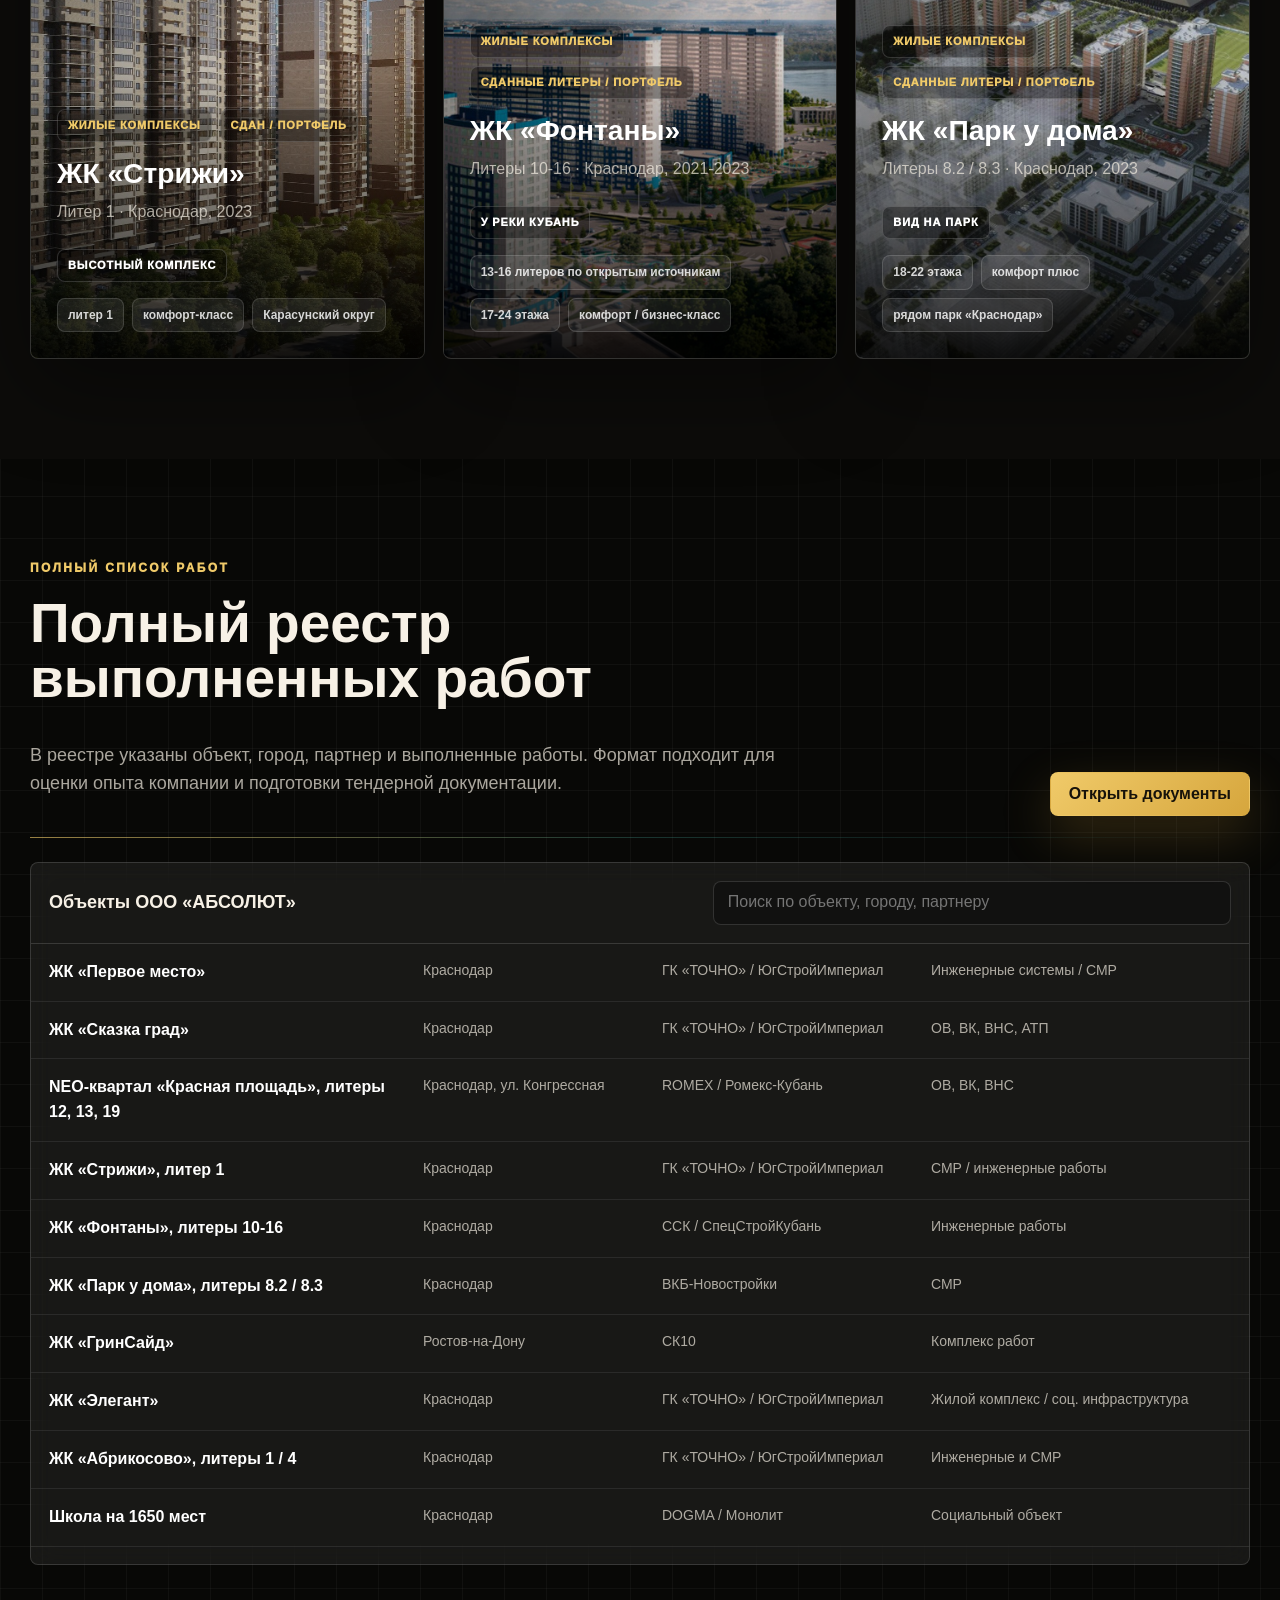
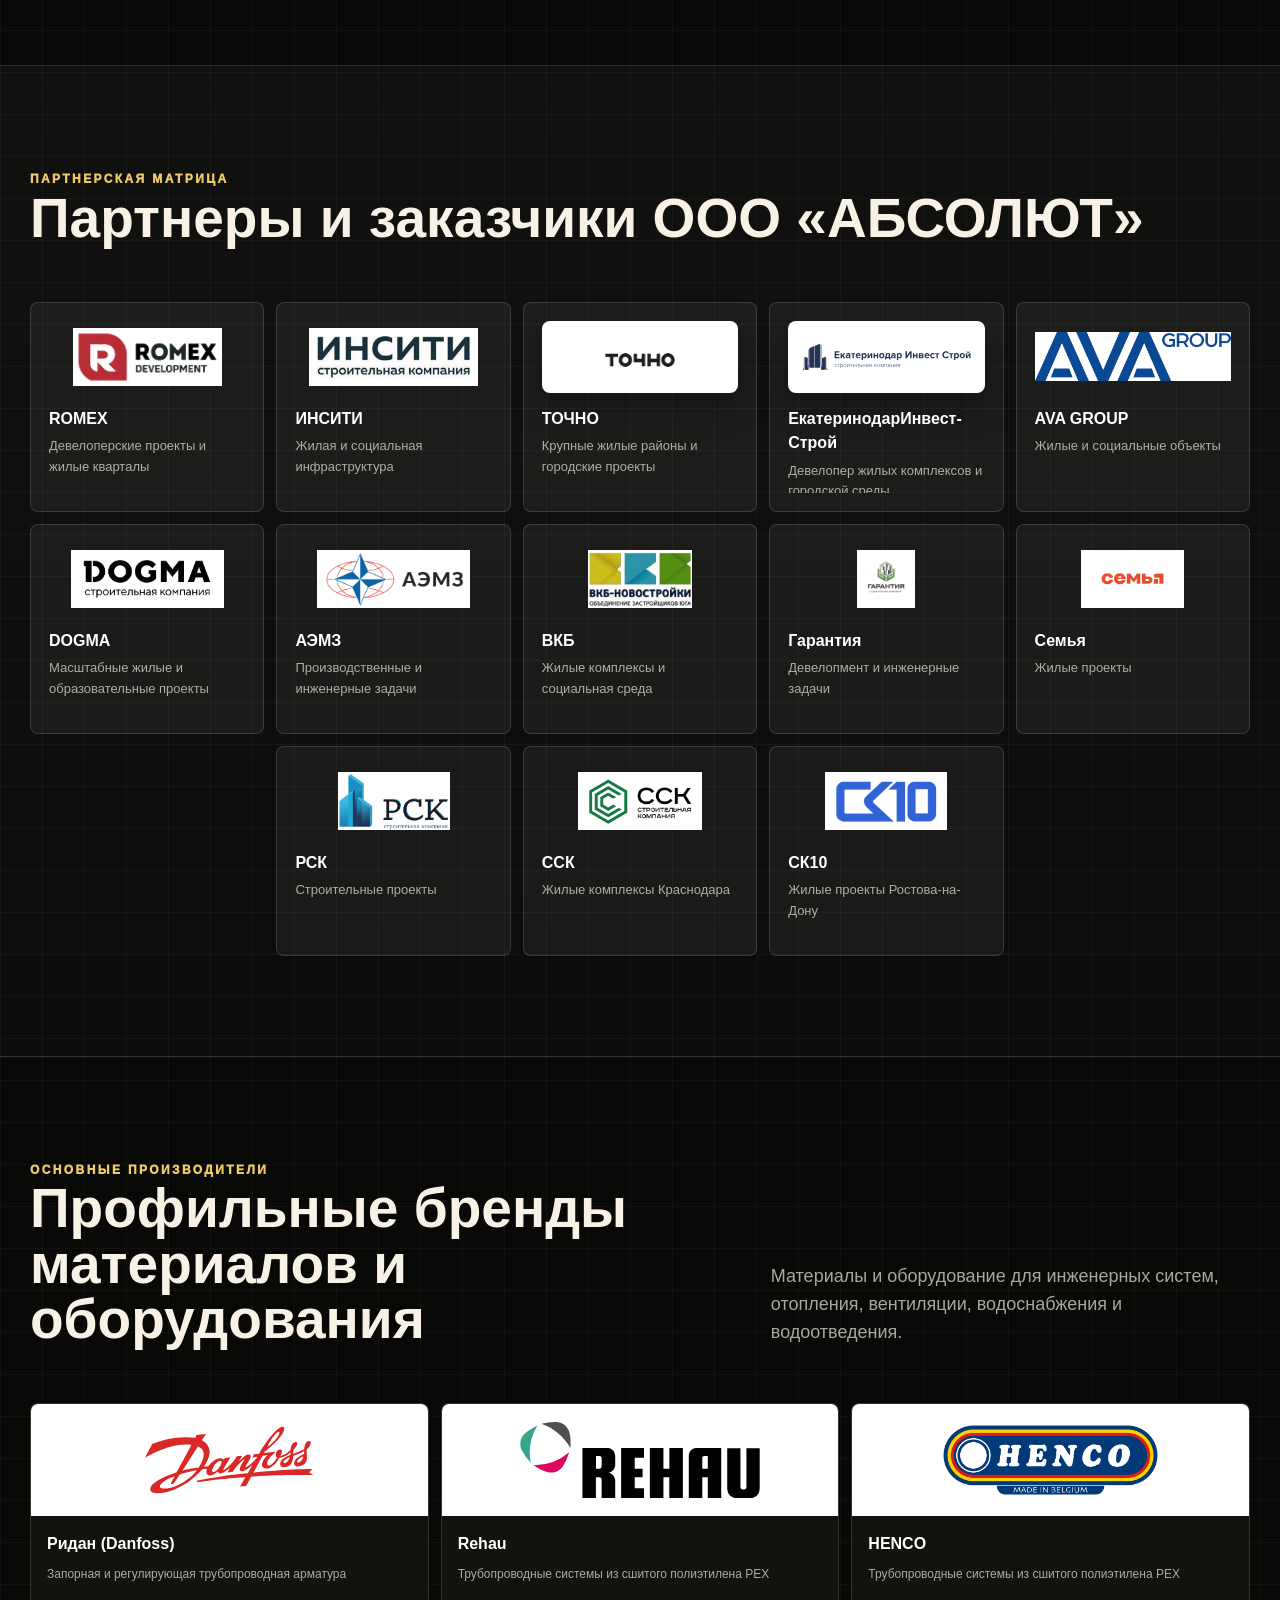
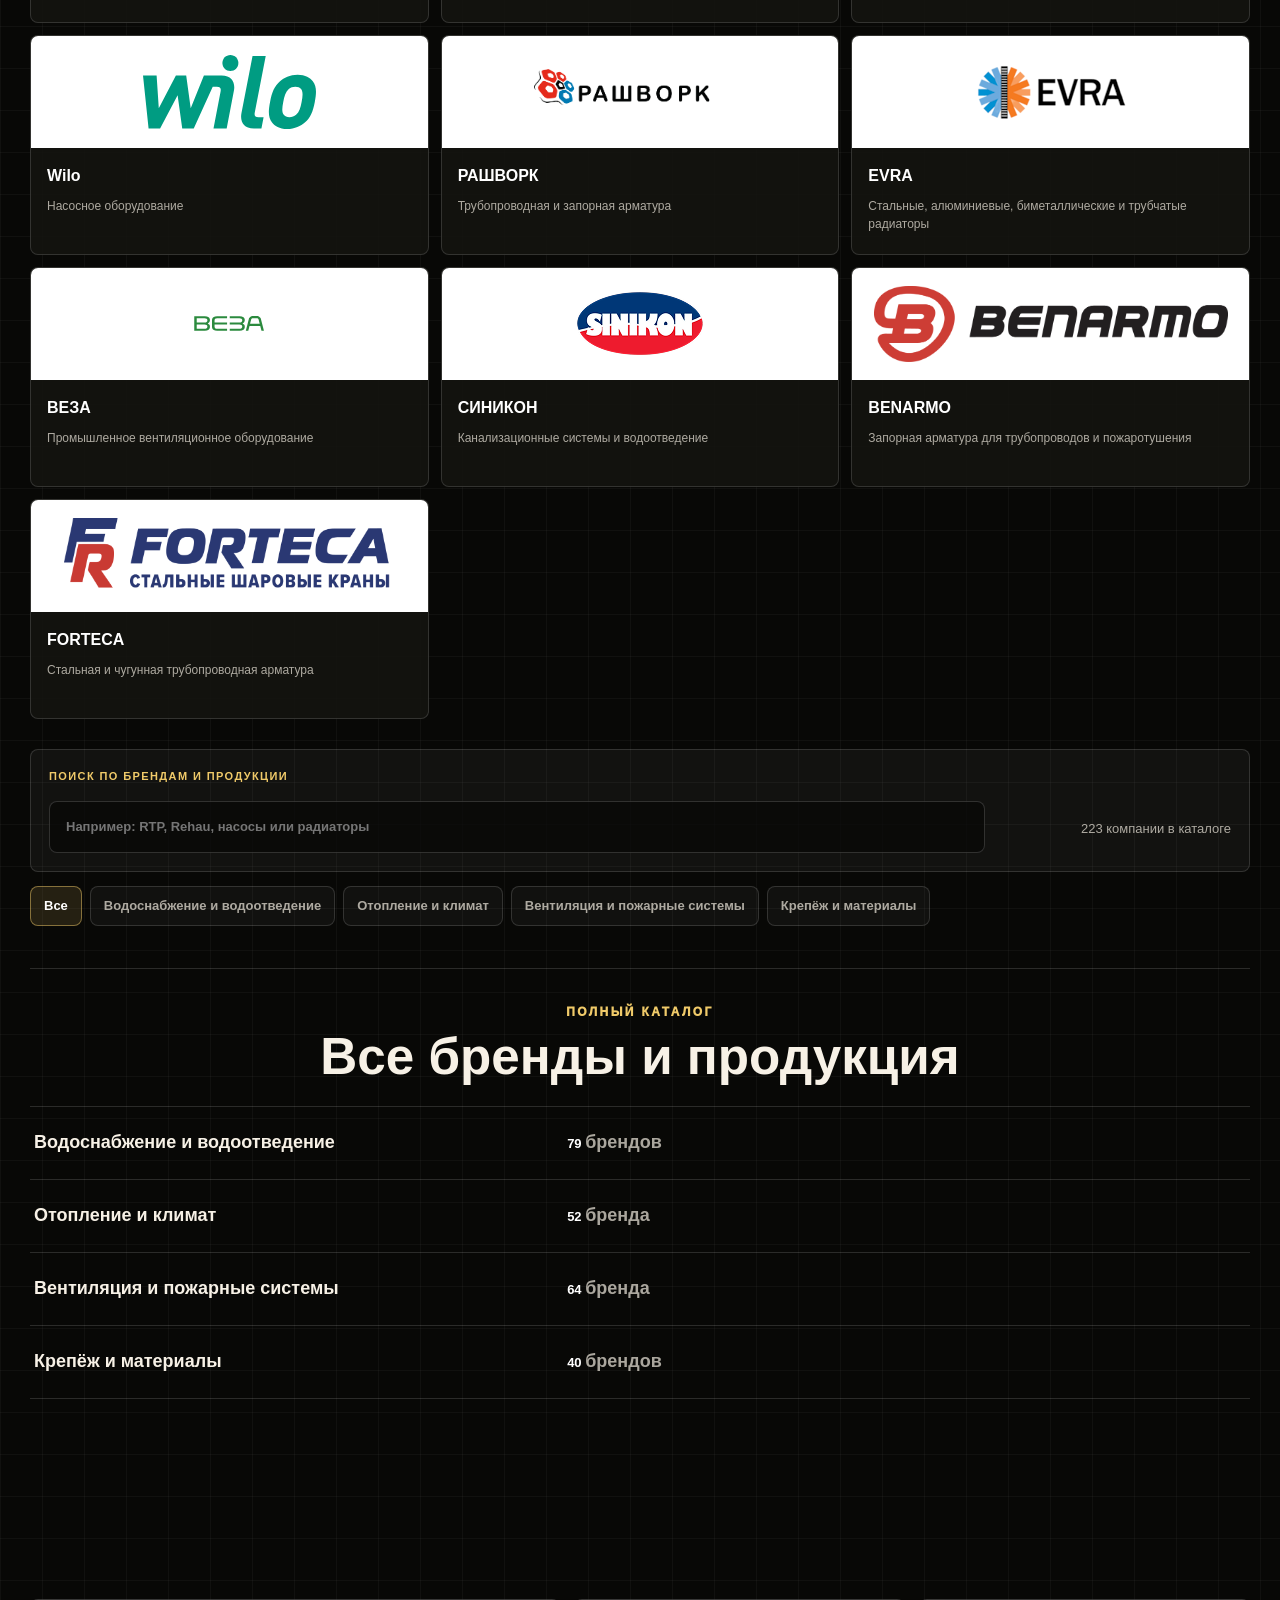
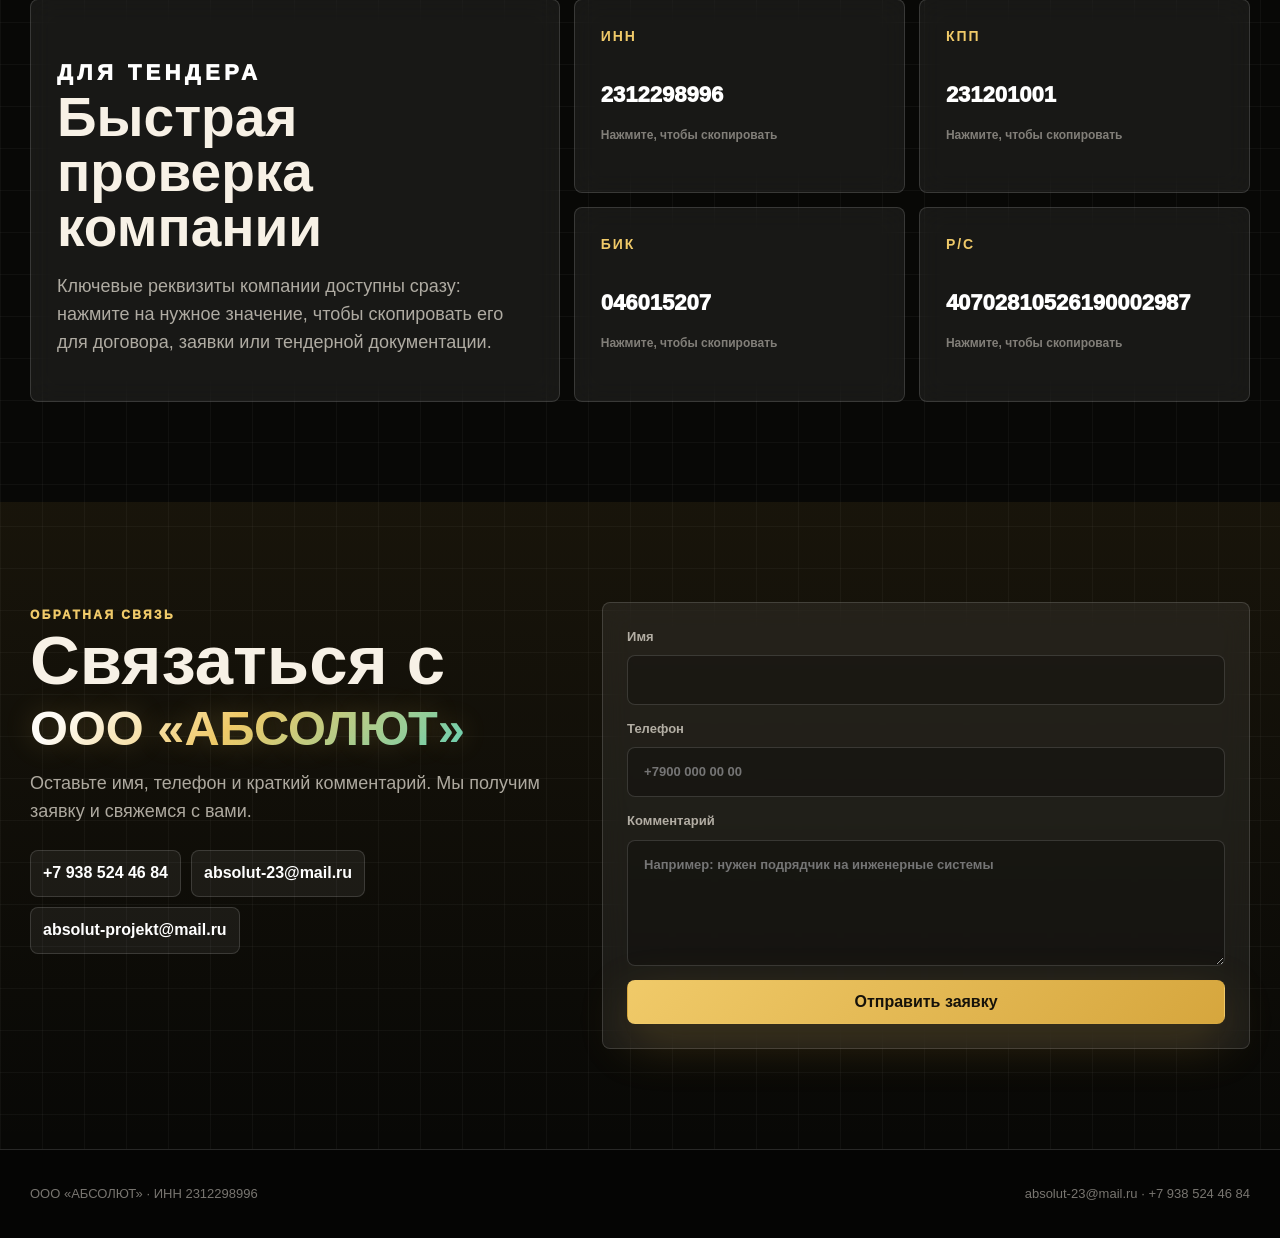
==== commit aae03622: "Update company positioning and material links" ====
--- a/index.html
+++ b/index.html
@@ -3,8 +3,8 @@
 <head>
   <meta charset="utf-8">
   <meta name="viewport" content="width=device-width, initial-scale=1">
-  <title>ООО «АБСОЛЮТ» - строительство, инженерные системы, генподряд</title>
-  <meta name="description" content="ООО «АБСОЛЮТ»: строительная компания полного цикла. Проекты, партнеры, реквизиты, обратная связь для заказчиков и тендеров.">
+  <title>ООО «АБСОЛЮТ» - инженерные системы, генподряд, проектирование</title>
+  <meta name="description" content="ООО «АБСОЛЮТ»: инженерная компания полного цикла. Проекты, партнеры, реквизиты, обратная связь для заказчиков и тендеров.">
   <link rel="icon" href="assets/logo.png">
   <link rel="stylesheet" href="assets/styles.css?v=20260704-4">
 </head>
@@ -17,7 +17,7 @@
           <img src="assets/logo.png" alt="ООО АБСОЛЮТ">
           <span>
             <strong>ООО «АБСОЛЮТ»</strong>
-            <span>строительная компания</span>
+            <span>инженерная компания</span>
           </span>
         </a>
         <nav class="nav" data-nav>
@@ -46,10 +46,10 @@
           <div class="hero__copy">
             <div class="status-line">
               <span></span>
-              строительная компания полного цикла · с 2021
-            </div>
-            <h1>Строим объекты, которые прошли проверку временем.</h1>
-            <p class="lead">ООО «АБСОЛЮТ» ведет проектирование, генподряд, строительно-монтажные работы, инженерные системы, BIM и ввод объектов в эксплуатацию.</p>
+              инженерная компания полного цикла · с 2021
+            </div>
+            <h1>Создаем инженерные решения, которые прошли проверку временем.</h1>
+            <p class="lead">ООО «АБСОЛЮТ» ведет проектирование, генподряд, монтажные работы, инженерные системы, BIM и ввод объектов в эксплуатацию.</p>
             <div class="hero__buttons">
               <a class="btn btn--gold" href="#portfolio">Смотреть портфолио</a>
               <a class="btn btn--glass" href="#contacts">Оставить заявку</a>
@@ -79,7 +79,7 @@
         <div class="container trust-strip">
           <div>
             <span class="eyebrow">позиционирование</span>
-            <h2>Надежный подрядчик для строительства и инженерных задач</h2>
+            <h2>Надежный подрядчик для инженерных задач полного цикла</h2>
           </div>
         </div>
       </section>
@@ -91,14 +91,14 @@
               <span class="eyebrow">полный цикл</span>
               <h2>От инженерной модели до сдачи объекта</h2>
             </div>
-            <p>От проектирования инженерных систем до строительного контроля и ввода объекта в эксплуатацию.</p>
+            <p>От проектирования инженерных систем до технического контроля и ввода объекта в эксплуатацию.</p>
           </div>
           <div class="capability-grid">
             <article class="capability-card"><span>01</span><h3>Проектирование</h3><p>Проектная документация, BIM-моделирование и координация решений.</p></article>
             <article class="capability-card"><span>02</span><h3>Генподряд</h3><p>Организация работ на объекте, координация подрядчиков, ресурсов и документации.</p></article>
-            <article class="capability-card"><span>03</span><h3>СМР</h3><p>Строительно-монтажные работы на жилых, социальных и коммерческих объектах. Контроль сроков сдачи и ввода в эксплуатацию.</p></article>
+            <article class="capability-card"><span>03</span><h3>Монтажные работы</h3><p>Комплекс монтажных работ на жилых, социальных и коммерческих объектах. Контроль сроков сдачи и ввода в эксплуатацию.</p></article>
             <article class="capability-card"><span>04</span><h3>Инженерные системы</h3><p>Отопление, вентиляция, кондиционирование, водоснабжение, канализация, ВНС и АТП.</p></article>
-            <article class="capability-card"><span>05</span><h3>Стройконтроль</h3><p>Контроль качества и соблюдения строительных нормативов.</p></article>
+            <article class="capability-card"><span>05</span><h3>Технический контроль</h3><p>Контроль качества, инженерных решений и исполнительной документации.</p></article>
             <article class="capability-card"><span>06</span><h3>Ввод в эксплуатацию</h3><p>Пусконаладочные работы, подготовка документов и финальная передача заказчику.</p></article>
           </div>
         </div>
@@ -193,7 +193,7 @@
             <article class="supplier-card" data-material-category="engineering"><div class="supplier-card__logo"><span class="supplier-wordmark supplier-wordmark--compact">СИНИКОН</span></div><div class="supplier-card__body"><strong>СИНИКОН</strong><span>Канализация и водоотведение</span></div></article>
             <article class="supplier-card" data-material-category="engineering"><div class="supplier-card__logo"><span class="supplier-wordmark">SPL</span></div><div class="supplier-card__body"><strong>SPL</strong><span>Трубопроводные системы PEX</span></div></article>
 
-            <article class="supplier-card" data-material-category="construction"><div class="supplier-card__logo"><img src="assets/materials/alta-construction.png" alt="Alta Construction"></div><div class="supplier-card__body"><strong>Alta Construction</strong><span>Общестроительные материалы</span></div></article>
+            <article class="supplier-card" data-material-category="construction"><div class="supplier-card__logo"><img src="assets/materials/alta-construction.png" alt="Alta Construction"></div><div class="supplier-card__body"><strong>Alta Construction</strong><span>Материалы для отделки и монтажа</span></div></article>
             <article class="supplier-card" data-material-category="construction"><div class="supplier-card__logo"><img src="assets/materials/prommetiz.svg" alt="ПРОММЕТИЗ"></div><div class="supplier-card__body"><strong>ПРОММЕТИЗ</strong><span>Профессиональный крепёж</span></div></article>
             <article class="supplier-card" data-material-category="construction"><div class="supplier-card__logo"><img src="assets/materials/cherbrooke.svg" alt="CHERBROOKE"></div><div class="supplier-card__body"><strong>CHERBROOKE</strong><span>Строительные материалы</span></div></article>
           </div>
@@ -212,7 +212,7 @@
             <button type="button" data-material-filter-value="water" aria-pressed="false">Водоснабжение и водоотведение</button>
             <button type="button" data-material-filter-value="heating" aria-pressed="false">Отопление и климат</button>
             <button type="button" data-material-filter-value="ventilation" aria-pressed="false">Вентиляция и пожарные системы</button>
-            <button type="button" data-material-filter-value="construction" aria-pressed="false">Крепёж и общестрой</button>
+            <button type="button" data-material-filter-value="construction" aria-pressed="false">Крепёж и материалы</button>
           </div>
 
           <div class="material-registry">
@@ -293,7 +293,7 @@
   </div>
 
   <script src="assets/content.js"></script>
-  <script src="assets/materials-catalog.js?v=20260704-3"></script>
+  <script src="assets/materials-catalog.js?v=20260704-4"></script>
   <script src="assets/site.js?v=20260704-3"></script>
 </body>
 </html>
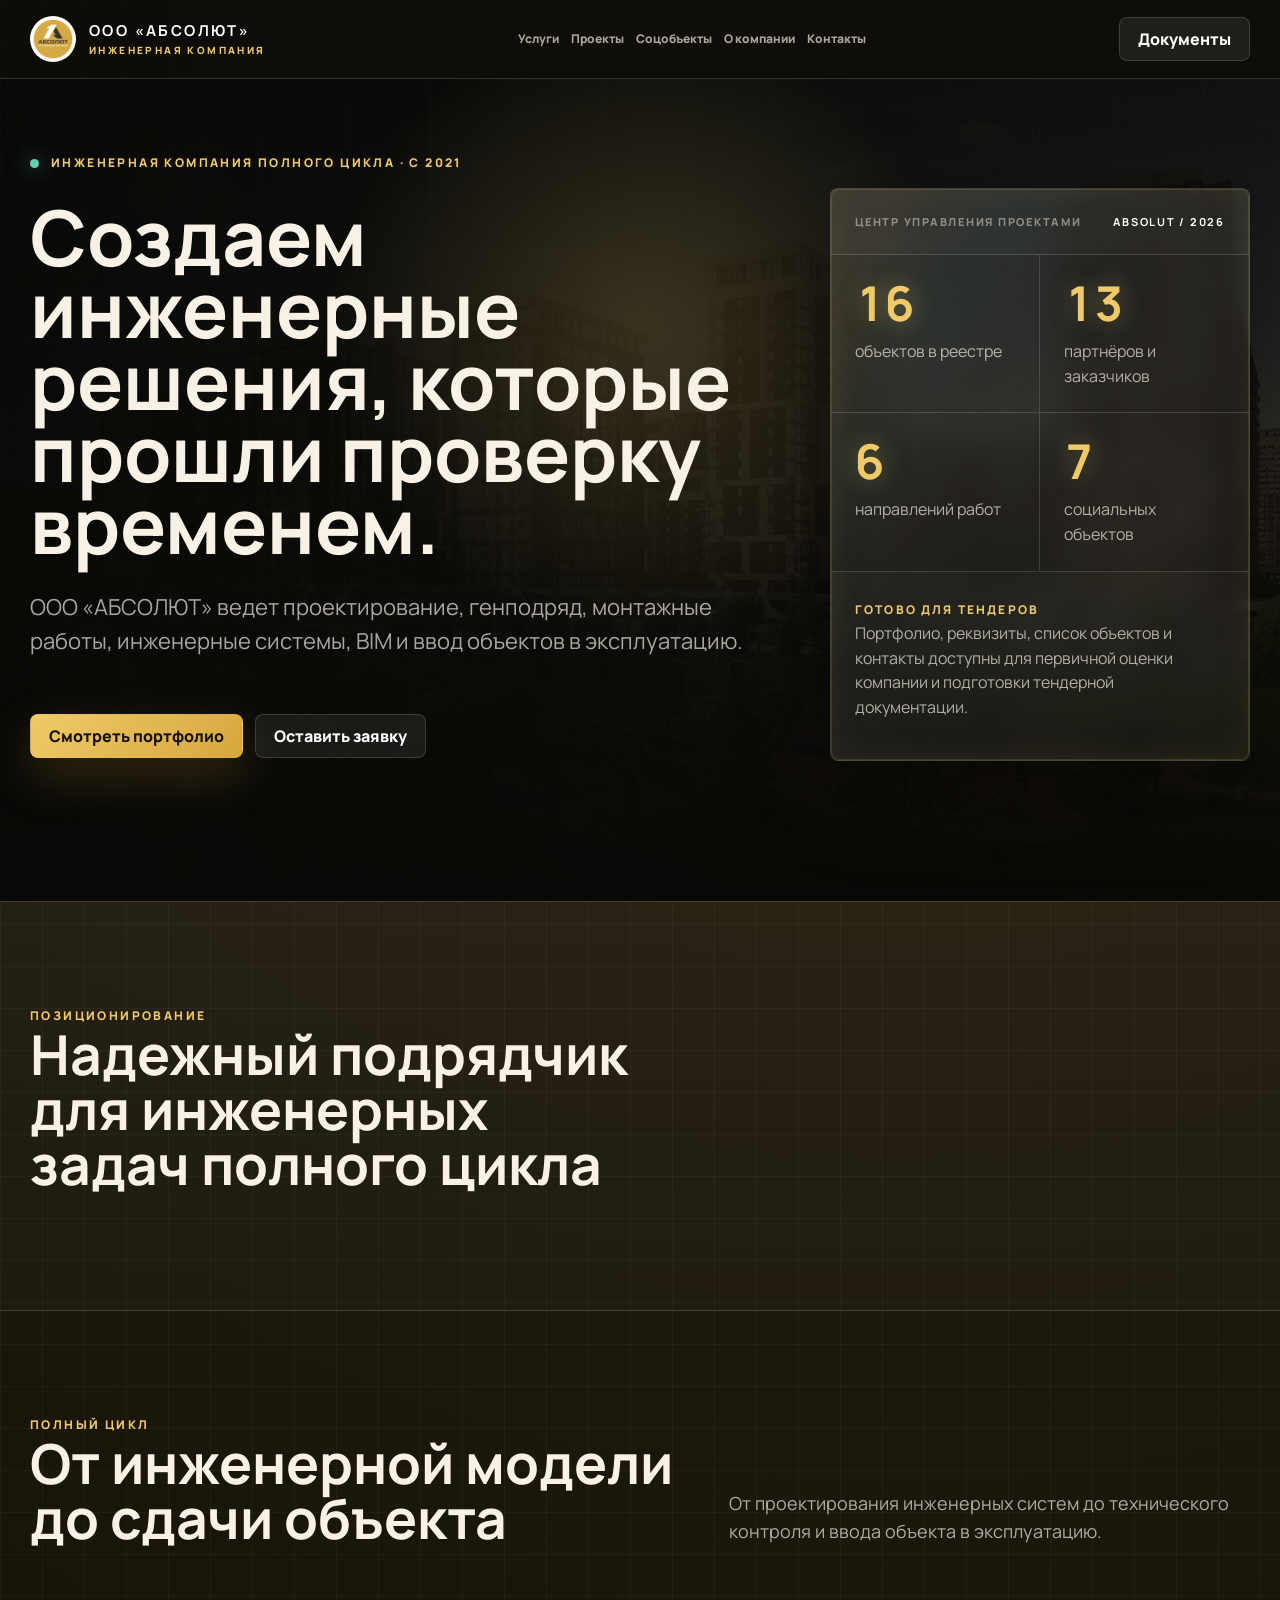
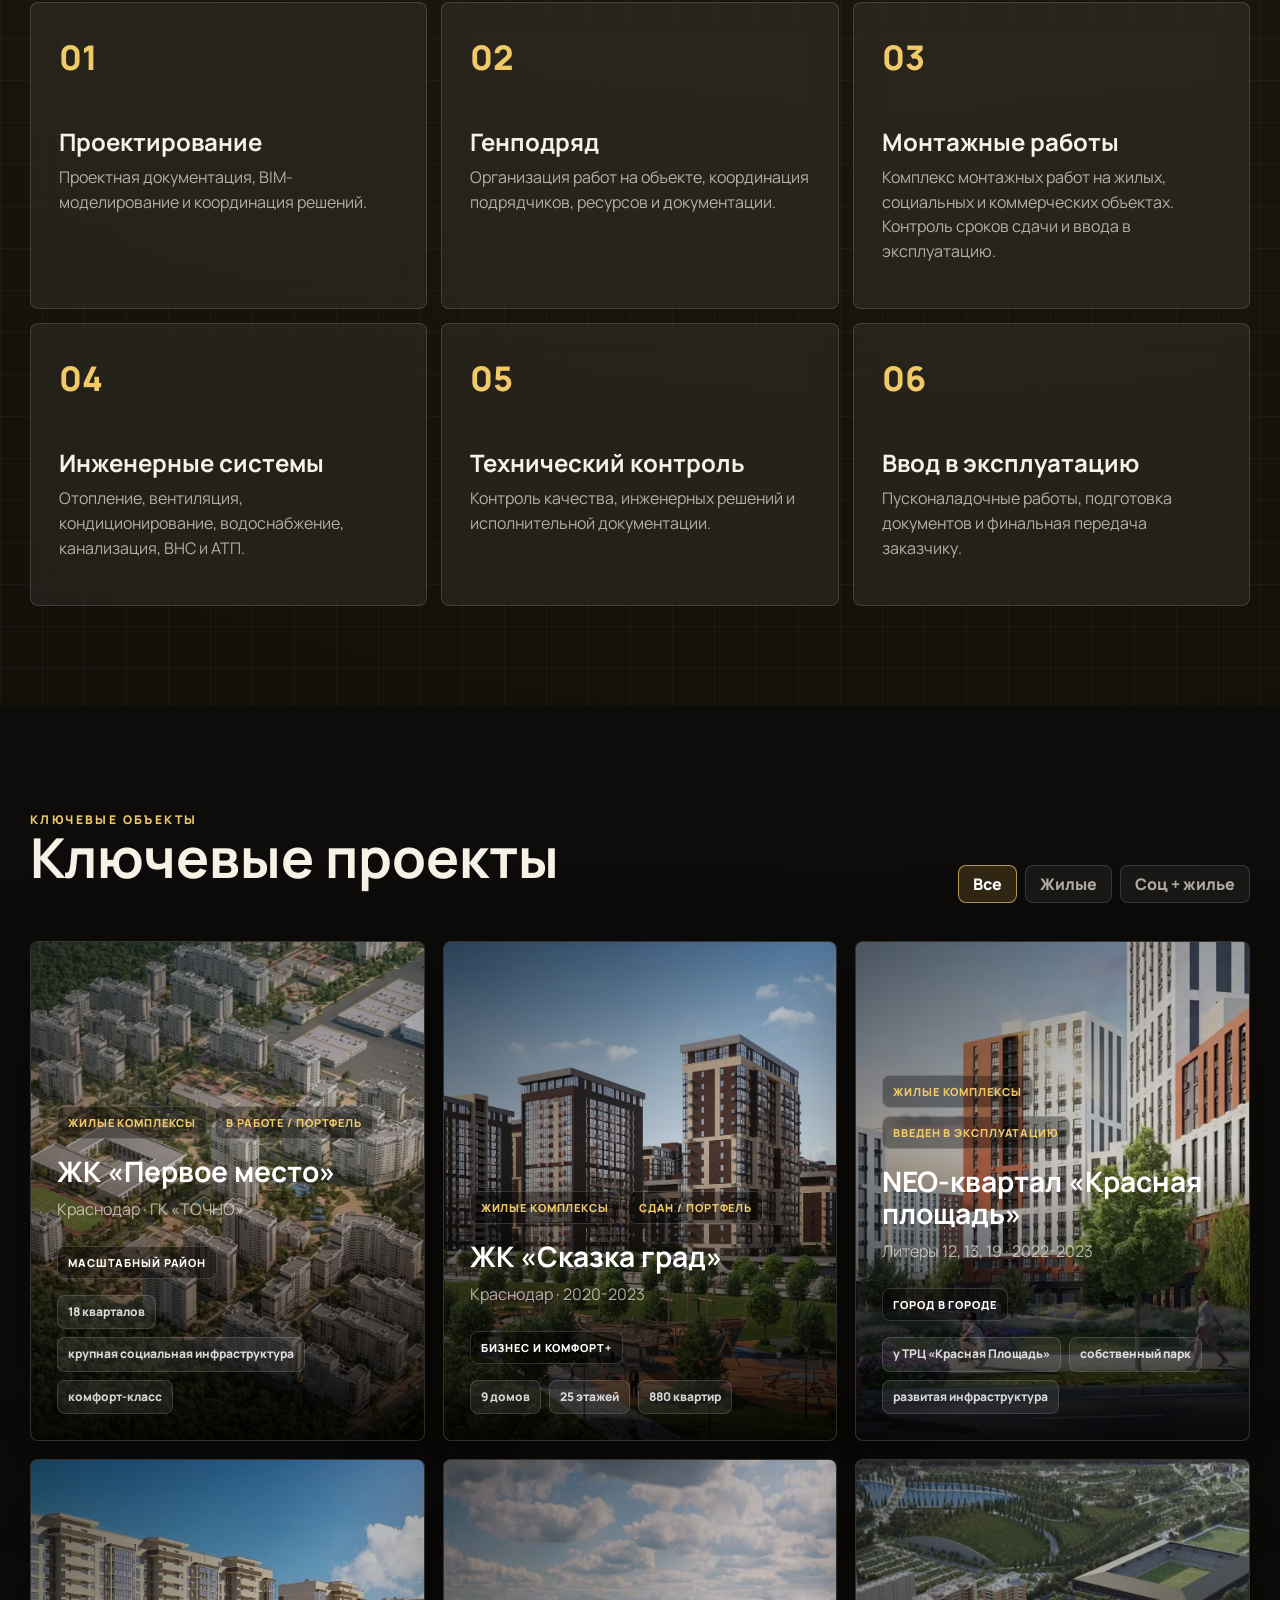
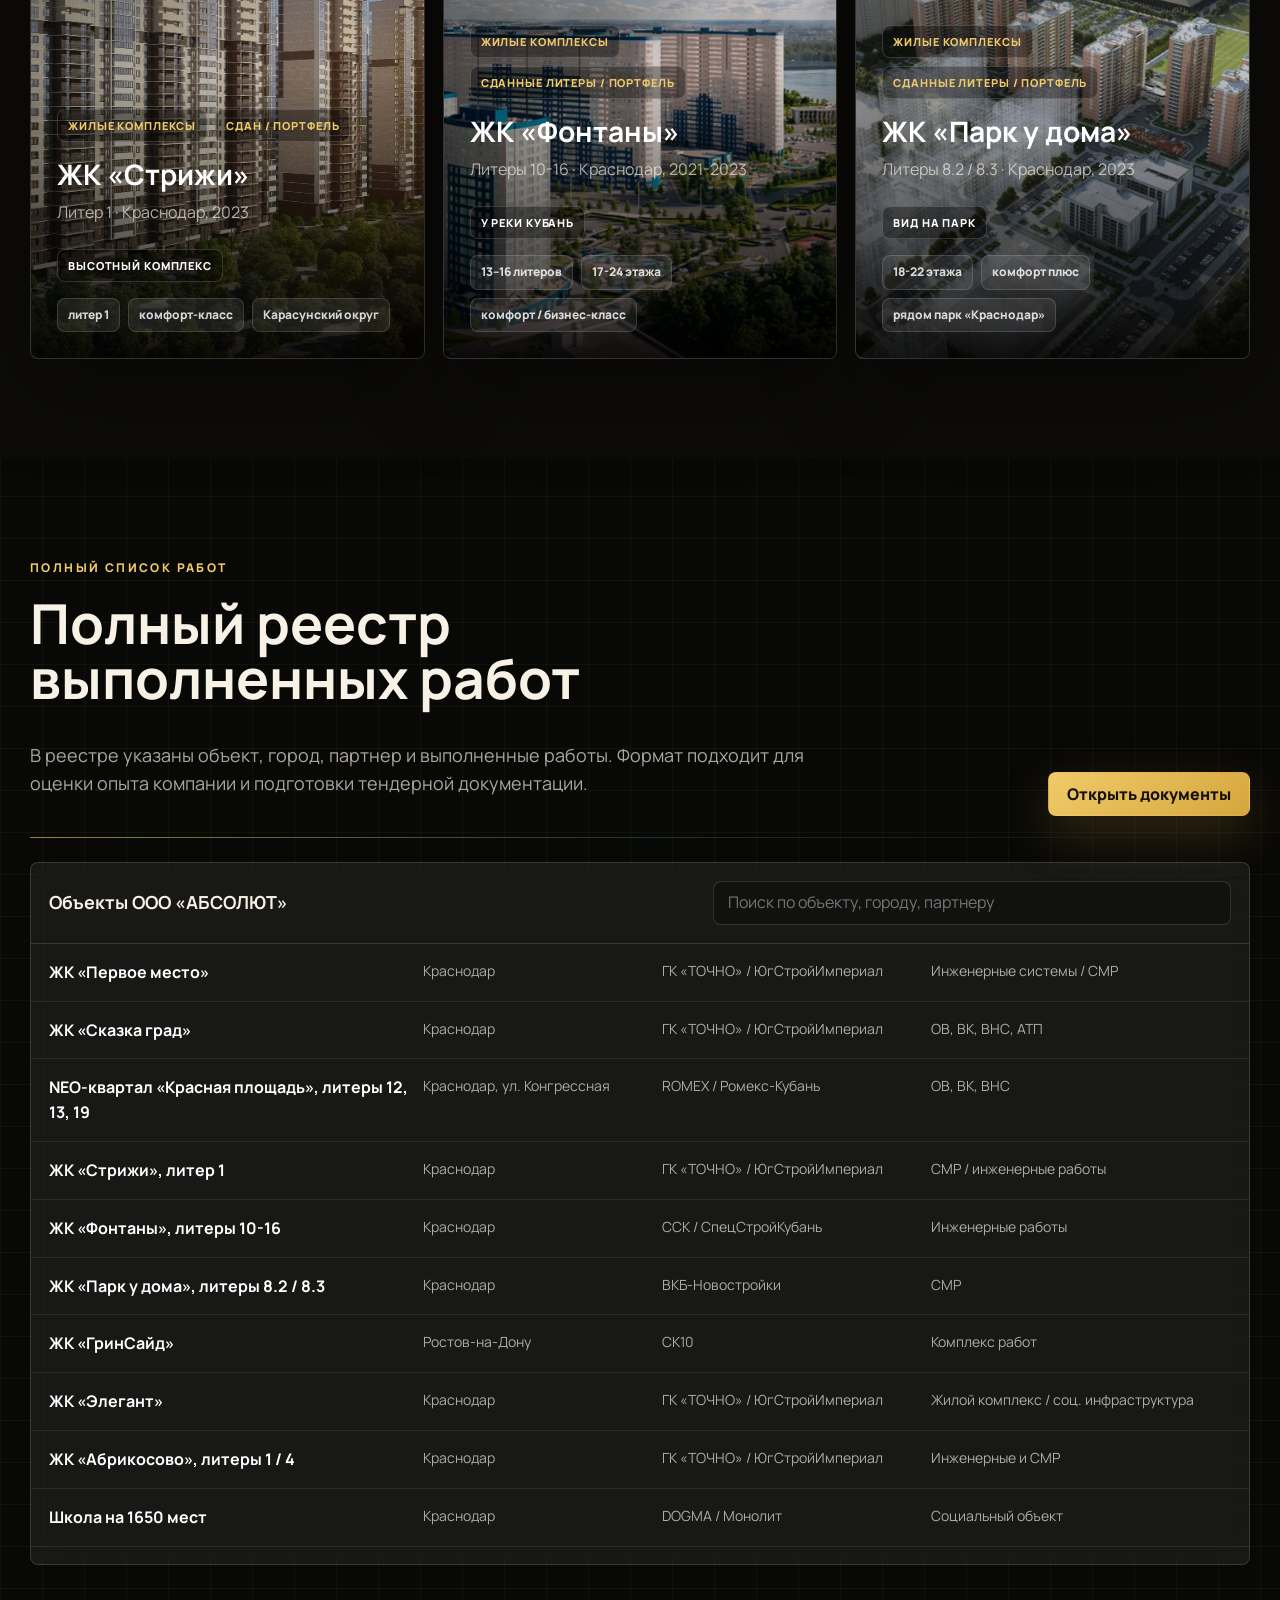
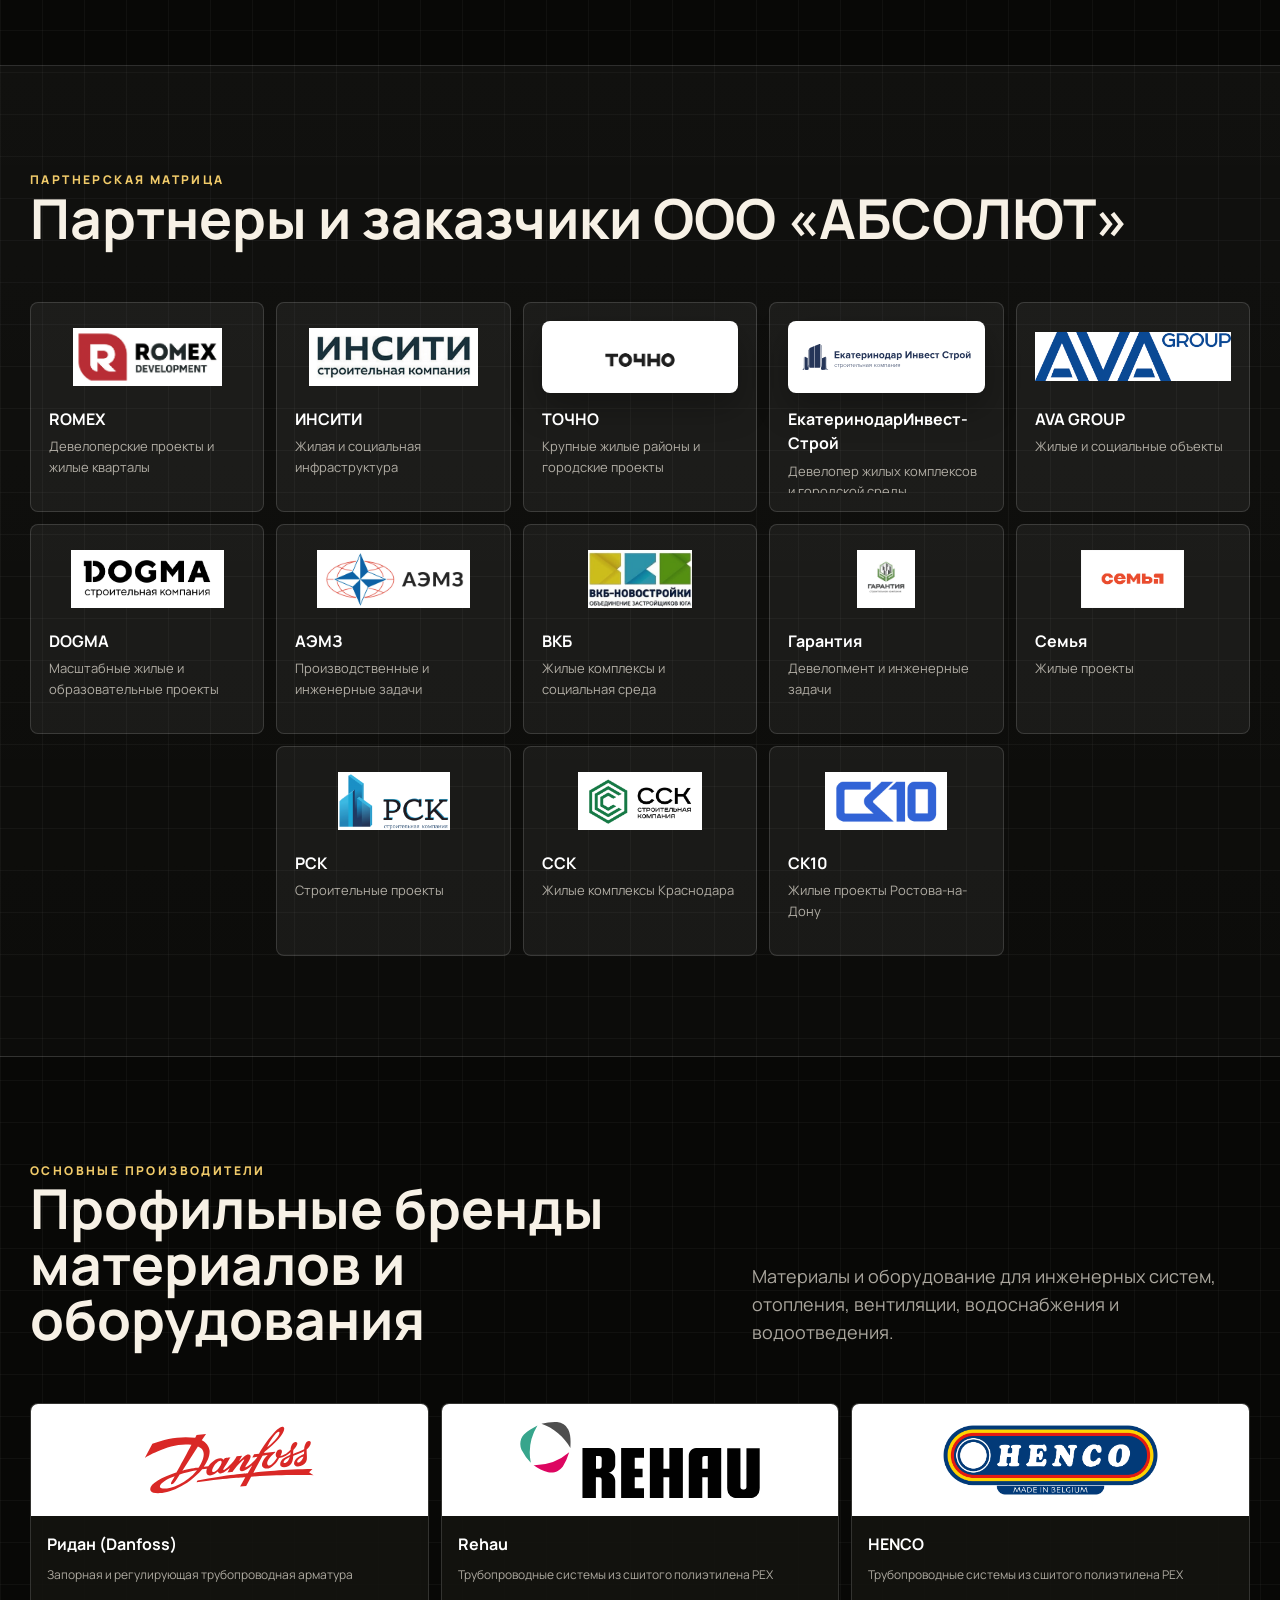
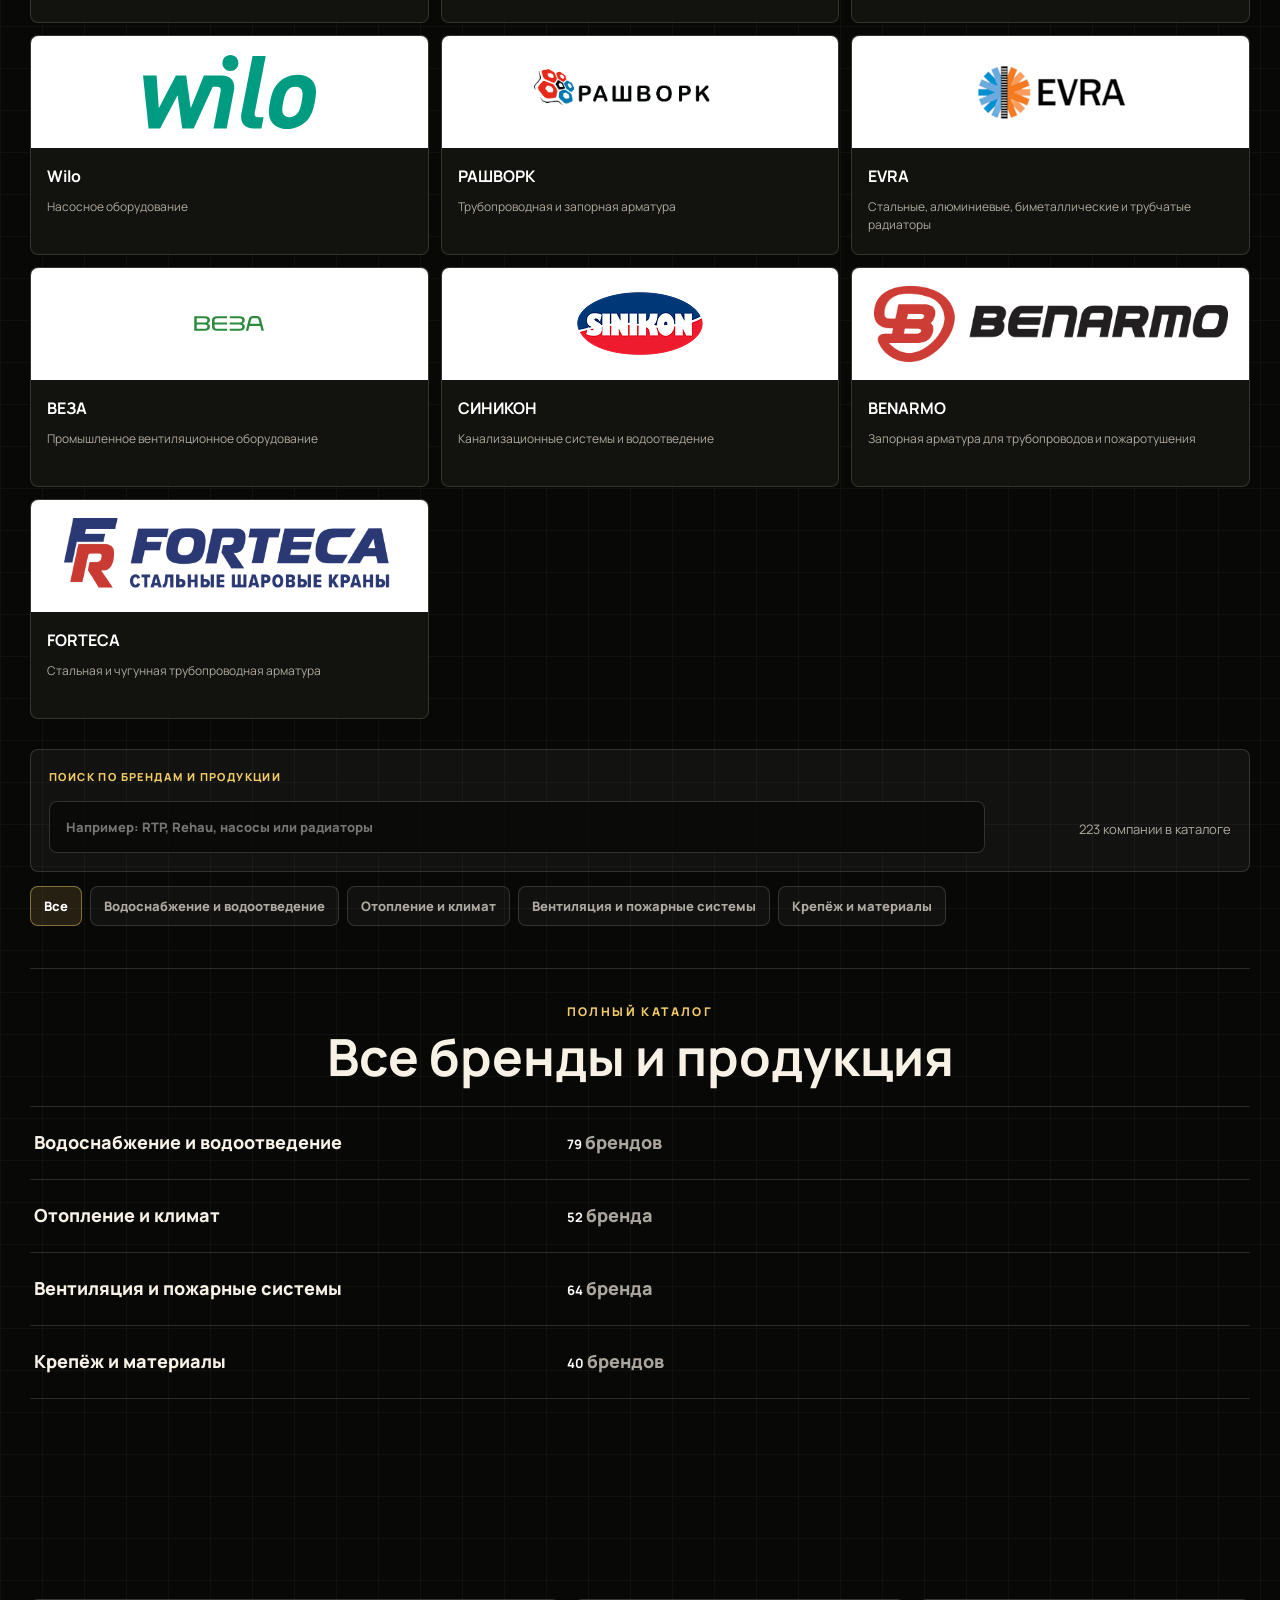
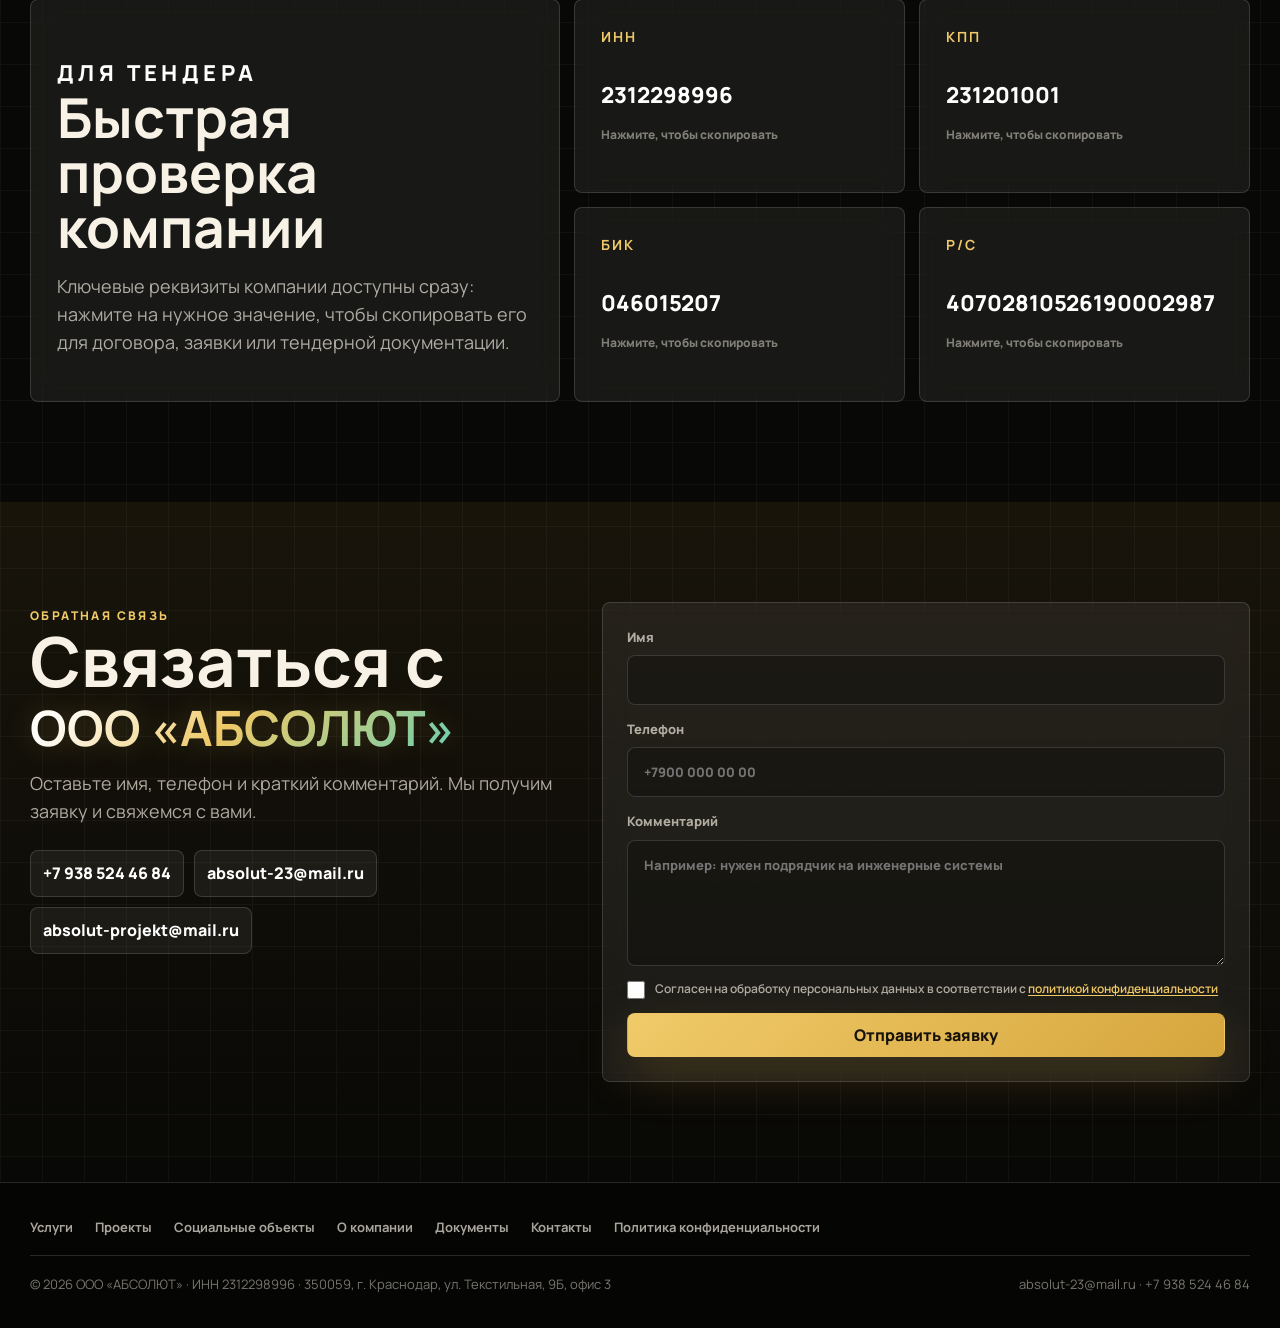
==== commit 1a3ca29d: "Fix audit findings: consent, navigation, content, images, SEO - form: personal data consent checkbox" ====
--- a/index.html
+++ b/index.html
@@ -3,43 +3,40 @@
 <head>
   <meta charset="utf-8">
   <meta name="viewport" content="width=device-width, initial-scale=1">
-  <title>ООО «АБСОЛЮТ» - инженерные системы, генподряд, проектирование</title>
-  <meta name="description" content="ООО «АБСОЛЮТ»: инженерная компания полного цикла. Проекты, партнеры, реквизиты, обратная связь для заказчиков и тендеров.">
-  <link rel="icon" href="assets/logo.png">
-  <link rel="stylesheet" href="assets/styles.css?v=20260704-4">
+  <title>ООО «АБСОЛЮТ» — инженерные системы, генподряд, проектирование в Краснодаре</title>
+  <meta name="description" content="Инженерная компания полного цикла в Краснодаре: проектирование, генподряд, монтаж ОВ, ВК, ВНС и АТП, ввод объектов в эксплуатацию. Портфолио, партнёры и реквизиты для тендеров.">
+  <link rel="canonical" href="https://absolutkuban.ru/">
+  <meta property="og:type" content="website">
+  <meta property="og:locale" content="ru_RU">
+  <meta property="og:site_name" content="ООО «АБСОЛЮТ»">
+  <meta property="og:title" content="ООО «АБСОЛЮТ» — инженерные системы, генподряд, проектирование в Краснодаре">
+  <meta property="og:description" content="Инженерная компания полного цикла в Краснодаре: проектирование, генподряд, монтаж ОВ, ВК, ВНС и АТП, ввод объектов в эксплуатацию. Портфолио, партнёры и реквизиты для тендеров.">
+  <meta property="og:url" content="https://absolutkuban.ru/">
+  <meta property="og:image" content="https://absolutkuban.ru/assets/og-image.jpg">
+  <meta property="og:image:width" content="1200">
+  <meta property="og:image:height" content="630">
+  <meta name="twitter:card" content="summary_large_image">
+  <meta name="theme-color" content="#080806">
+  <link rel="icon" type="image/png" sizes="32x32" href="assets/favicon-32.png">
+  <link rel="apple-touch-icon" href="assets/apple-touch-icon.png">
+  <link rel="preload" href="assets/fonts/manrope-cyrillic-wght-normal.woff2" as="font" type="font/woff2" crossorigin>
+  <link rel="stylesheet" href="assets/styles.css?v=20261015-2">
 </head>
 <body>
   <div class="scroll-progress" data-scroll-progress></div>
   <div class="site-shell">
     <header class="site-header">
-      <div class="container site-header__inner">
-        <a class="brand" href="index.html" aria-label="ООО АБСОЛЮТ">
-          <img src="assets/logo.png" alt="ООО АБСОЛЮТ">
-          <span>
-            <strong>ООО «АБСОЛЮТ»</strong>
-            <span>инженерная компания</span>
-          </span>
-        </a>
-        <nav class="nav" data-nav>
-          <a href="#capabilities">Услуги</a>
-          <a href="#portfolio">Портфолио</a>
-          <a href="#registry">Реестр объектов</a>
-          <a href="#partners">Партнеры</a>
-          <a href="#materials">Материалы</a>
-          <a href="#contacts">Контакты</a>
-        </nav>
-        <div class="header-actions">
-          <a class="btn btn--glass" href="documents.html">Документы</a>
-          <a class="btn btn--gold" href="tel:+79385244684">+7 938 524 46 84</a>
-          <button class="menu-toggle" data-menu-toggle aria-label="Меню" aria-expanded="false">☰</button>
-        </div>
-      </div>
-    </header>
+    <div class="container site-header__inner">
+      <a class="brand" href="index.html" aria-label="ООО «АБСОЛЮТ» — на главную"><img src="assets/logo.png" alt="ООО «АБСОЛЮТ»" width="46" height="46"><span><strong>ООО «АБСОЛЮТ»</strong><span>инженерная компания</span></span></a>
+      <nav class="nav" data-nav><a href="services.html">Услуги</a><a href="projects.html">Проекты</a><a href="social.html">Соцобъекты</a><a href="about.html">О компании</a><a href="contacts.html">Контакты</a></nav>
+      <div class="header-actions"><a class="btn btn--glass" href="documents.html">Документы</a><a class="btn btn--gold" href="tel:+79385244684">+7 938 524 46 84</a><button class="menu-toggle" type="button" data-menu-toggle aria-label="Меню" aria-expanded="false">☰</button></div>
+    </div>
+  </header>
 
     <main>
       <section class="hero hero--dark" data-spotlight>
         <div class="hero__backdrop" aria-hidden="true">
-          <img src="assets/hero.jpg" alt="">
+          <img src="assets/hero.webp" alt="" width="1600" height="900" fetchpriority="high">
         </div>
         <div class="hero__mesh" aria-hidden="true"></div>
         <div class="container hero__command">
@@ -59,13 +56,13 @@
           <aside class="mission-panel">
             <div class="mission-panel__top">
               <span>центр управления проектами</span>
-              <strong>ABSOLUT / 2026</strong>
+              <strong>ABSOLUT / <span data-current-year>2026</span></strong>
             </div>
             <div class="mission-grid">
-              <div><strong data-count-to="16">0</strong><span>объектов в реестре</span></div>
-              <div><strong data-count-to="12">0</strong><span>партнеров и заказчиков</span></div>
+              <div><strong data-count-to="16" data-count-source="objectRegistry">0</strong><span>объектов в реестре</span></div>
+              <div><strong data-count-to="13" data-count-source="partners">0</strong><span>партнёров и заказчиков</span></div>
               <div><strong data-count-to="6">0</strong><span>направлений работ</span></div>
-              <div><strong data-count-to="5" data-count-suffix="+">0+</strong><span>социальных объектов</span></div>
+              <div><strong data-count-to="7" data-count-source="socialProjects">0</strong><span>социальных объектов</span></div>
             </div>
             <div class="mission-panel__note">
               <span>готово для тендеров</span>
@@ -278,6 +275,7 @@
             <label>Имя<input name="name" autocomplete="name" required></label>
             <label>Телефон<input name="phone" autocomplete="tel" inputmode="tel" maxlength="15" placeholder="+7900 000 00 00" pattern="(?:\+7|8)\d{3} \d{3} \d{2} \d{2}" required></label>
             <label>Комментарий<textarea name="message" placeholder="Например: нужен подрядчик на инженерные системы"></textarea></label>
+            <label class="consent"><input type="checkbox" name="consent" value="yes" required><span>Согласен на обработку персональных данных в соответствии с <a href="privacy.html" target="_blank" rel="noopener">политикой конфиденциальности</a></span></label>
             <button class="btn btn--gold" type="submit">Отправить заявку</button>
           </form>
         </div>
@@ -285,15 +283,15 @@
     </main>
 
     <footer class="site-footer">
-      <div class="container footer-row">
-        <span>ООО «АБСОЛЮТ» · 350059, г. Краснодар, ул. Текстильная, 9Б, офис 3</span>
-        <span>ИНН 2312298996 · КПП 231201001</span>
-      </div>
-    </footer>
+    <div class="container">
+      <nav class="footer-links" aria-label="Разделы сайта"><a href="services.html">Услуги</a><a href="projects.html">Проекты</a><a href="social.html">Социальные объекты</a><a href="about.html">О компании</a><a href="documents.html">Документы</a><a href="contacts.html">Контакты</a><a href="privacy.html">Политика конфиденциальности</a></nav>
+      <div class="footer-row"><span>ООО «АБСОЛЮТ» · ИНН 2312298996 · 350059, г. Краснодар, ул. Текстильная, 9Б, офис 3</span><span>absolut-23@mail.ru · +7 938 524 46 84</span></div>
+    </div>
+  </footer>
   </div>
 
-  <script src="assets/content.js"></script>
-  <script src="assets/materials-catalog.js?v=20260704-4"></script>
-  <script src="assets/site.js?v=20260704-3"></script>
+  <script src="assets/content.js?v=20261015-2"></script>
+  <script src="assets/materials-catalog.js?v=20261015-2"></script>
+  <script src="assets/site.js?v=20261015-2"></script>
 </body>
 </html>
--- a/assets/styles.css
+++ b/assets/styles.css
@@ -1,3 +1,22 @@
+/* Manrope, self-hosted (SIL OFL 1.1, see assets/fonts/OFL.txt) */
+@font-face {
+  font-family: Manrope;
+  font-style: normal;
+  font-display: swap;
+  font-weight: 200 800;
+  src: url(fonts/manrope-cyrillic-wght-normal.woff2) format("woff2-variations"), url(fonts/manrope-cyrillic-wght-normal.woff2) format("woff2");
+  unicode-range: U+0301, U+0400-045F, U+0490-0491, U+04B0-04B1, U+2116;
+}
+
+@font-face {
+  font-family: Manrope;
+  font-style: normal;
+  font-display: swap;
+  font-weight: 200 800;
+  src: url(fonts/manrope-latin-wght-normal.woff2) format("woff2-variations"), url(fonts/manrope-latin-wght-normal.woff2) format("woff2");
+  unicode-range: U+0000-00FF, U+0131, U+0152-0153, U+02BB-02BC, U+02C6, U+02DA, U+02DC, U+0304, U+0308, U+0329, U+2000-206F, U+20AC, U+2122, U+2191, U+2193, U+2212, U+2215, U+FEFF, U+FFFD;
+}
+
 :root {
   --bg: #080806;
   --bg-2: #11100d;
@@ -2073,3 +2092,146 @@
     flex-direction: column;
   }
 }
+
+
+/* Consent checkbox in request forms */
+label.consent {
+  display: flex;
+  align-items: flex-start;
+  gap: 10px;
+  font-size: 12px;
+  font-weight: 600;
+  line-height: 1.45;
+}
+
+label.consent input {
+  flex: 0 0 auto;
+  width: 18px;
+  height: 18px;
+  margin: 1px 0 0;
+  padding: 0;
+  accent-color: var(--gold);
+}
+
+label.consent a {
+  color: var(--gold-2);
+  text-decoration: underline;
+  text-underline-offset: 2px;
+}
+
+label.consent input[aria-invalid="true"] {
+  outline: 2px solid #ff9f8c;
+  outline-offset: 2px;
+}
+
+/* Project details on the portfolio page */
+.project-card {
+  scroll-margin-top: 96px;
+}
+
+.project-details {
+  display: grid;
+  gap: 10px;
+  margin: 16px 0 0;
+  padding-top: 14px;
+  border-top: 1px solid var(--line);
+}
+
+.project-details div {
+  display: grid;
+  gap: 2px;
+}
+
+.project-details dt {
+  color: var(--muted-2);
+  font-size: 11px;
+  font-weight: 800;
+  letter-spacing: .12em;
+  text-transform: uppercase;
+}
+
+.project-details dd {
+  margin: 0;
+  color: var(--ink);
+  font-size: 14px;
+}
+
+/* Footer navigation */
+.footer-links {
+  display: flex;
+  flex-wrap: wrap;
+  gap: 8px 22px;
+  margin-bottom: 18px;
+  padding-bottom: 18px;
+  border-bottom: 1px solid var(--line);
+}
+
+.footer-links a {
+  color: var(--muted);
+  font-weight: 700;
+}
+
+.footer-links a:hover {
+  color: var(--gold-2);
+}
+
+/* Download buttons for company documents */
+.doc-actions {
+  display: flex;
+  flex-wrap: wrap;
+  gap: 12px;
+  margin-top: 22px;
+}
+
+/* Long-form text: privacy policy, company profile */
+.prose {
+  max-width: 860px;
+  color: var(--muted);
+  font-size: 16px;
+  line-height: 1.7;
+}
+
+.prose h2 {
+  margin: 38px 0 12px;
+  color: var(--ink);
+  font-size: 22px;
+}
+
+.prose h2:first-child {
+  margin-top: 0;
+}
+
+.prose p,
+.prose ul {
+  margin: 0 0 14px;
+}
+
+.prose li {
+  margin-bottom: 6px;
+}
+
+.prose a {
+  color: var(--gold-2);
+}
+
+.fact-list {
+  display: grid;
+  grid-template-columns: repeat(auto-fit, minmax(220px, 1fr));
+  gap: 18px;
+}
+
+/* Long Russian words in page titles must not push the layout wider than the phone screen */
+.trust-strip > * {
+  min-width: 0;
+}
+
+.trust-strip h1 {
+  overflow-wrap: break-word;
+  hyphens: auto;
+}
+
+@media (max-width: 520px) {
+  .trust-strip h1 {
+    font-size: clamp(28px, 8.4vw, 45px);
+  }
+}
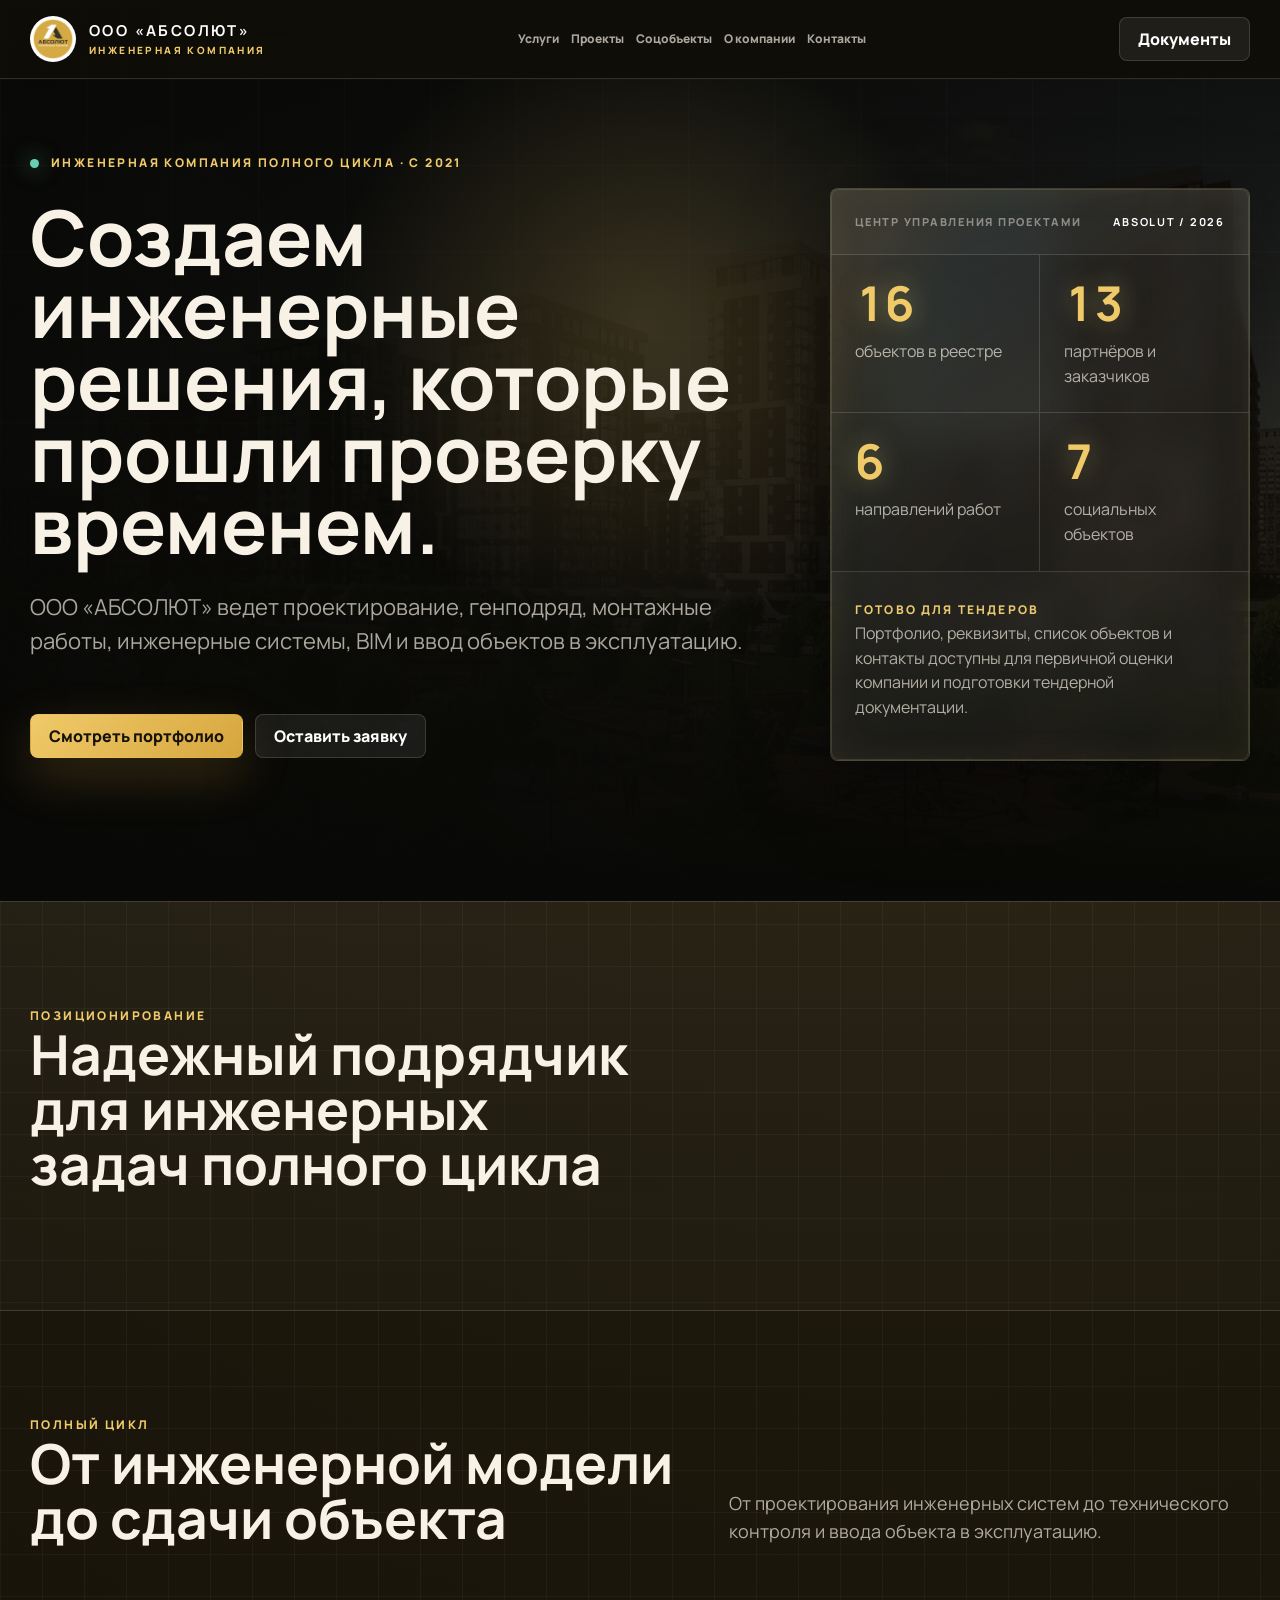
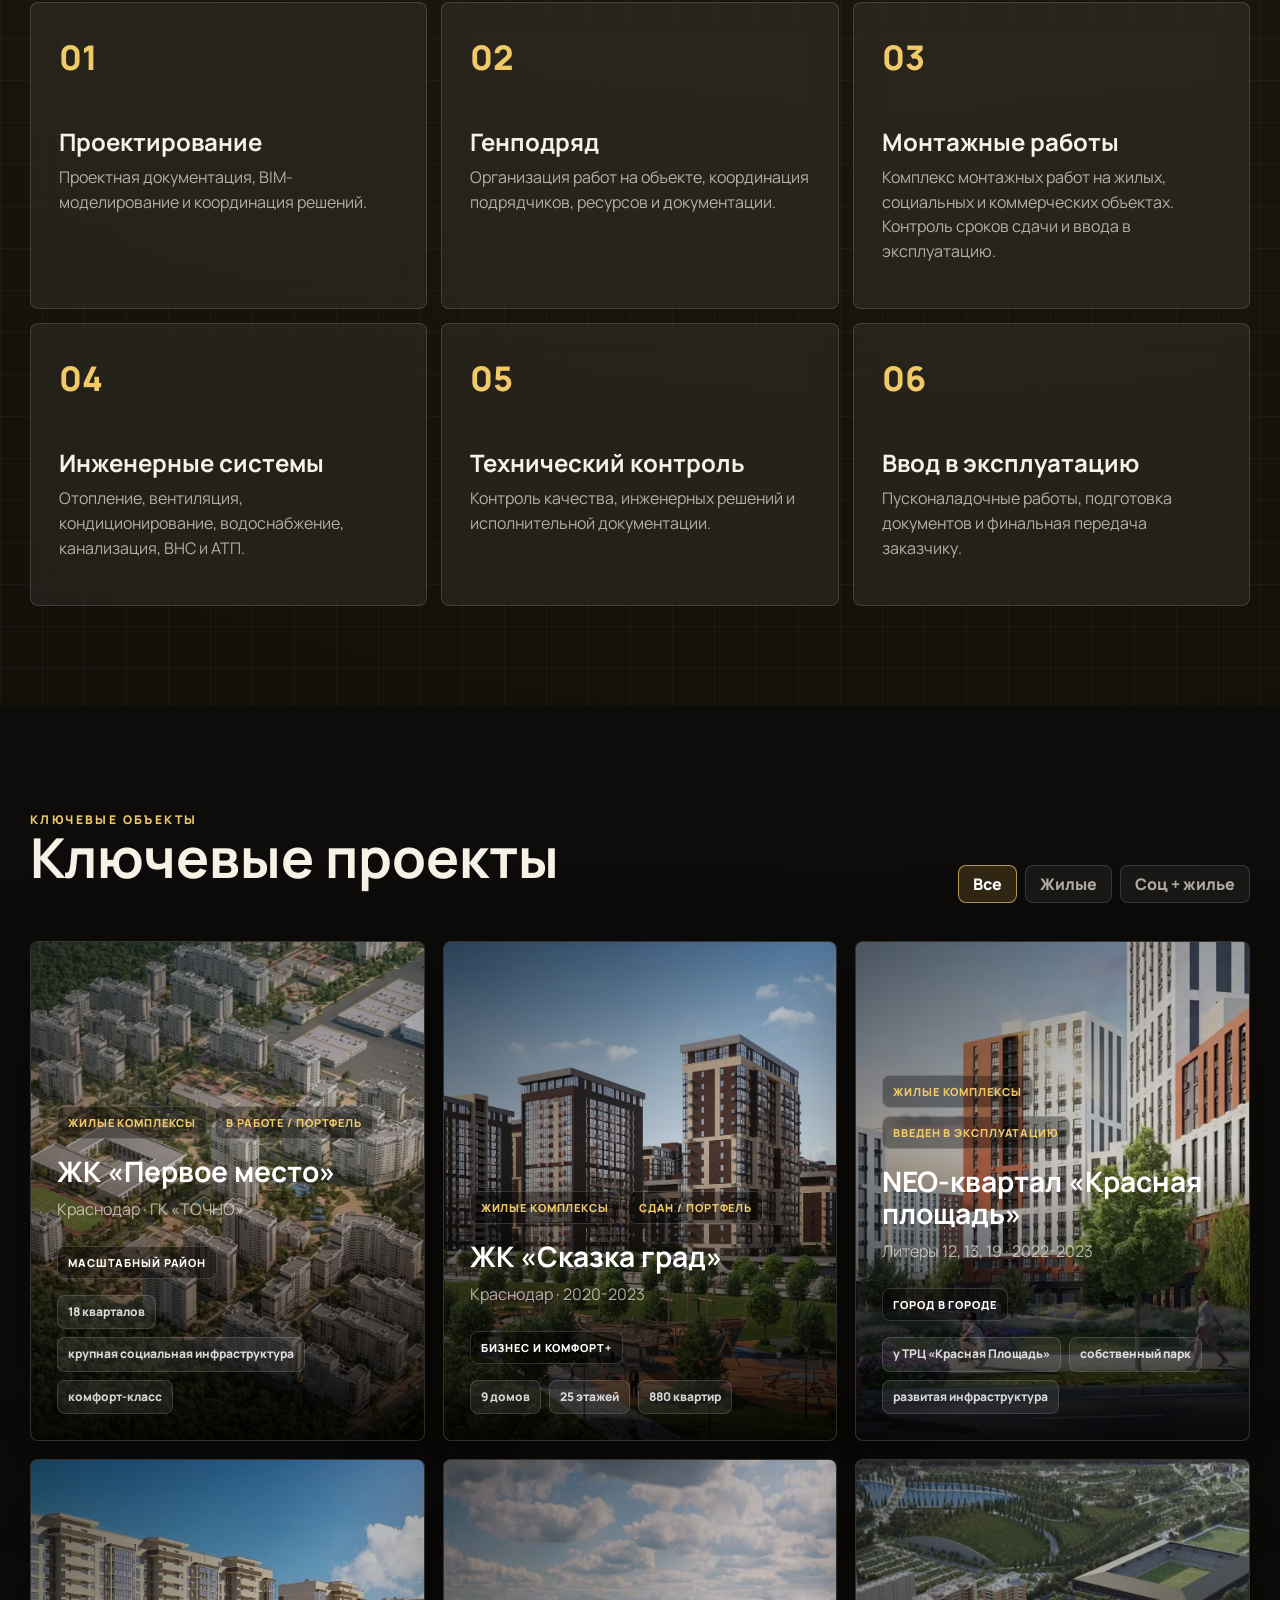
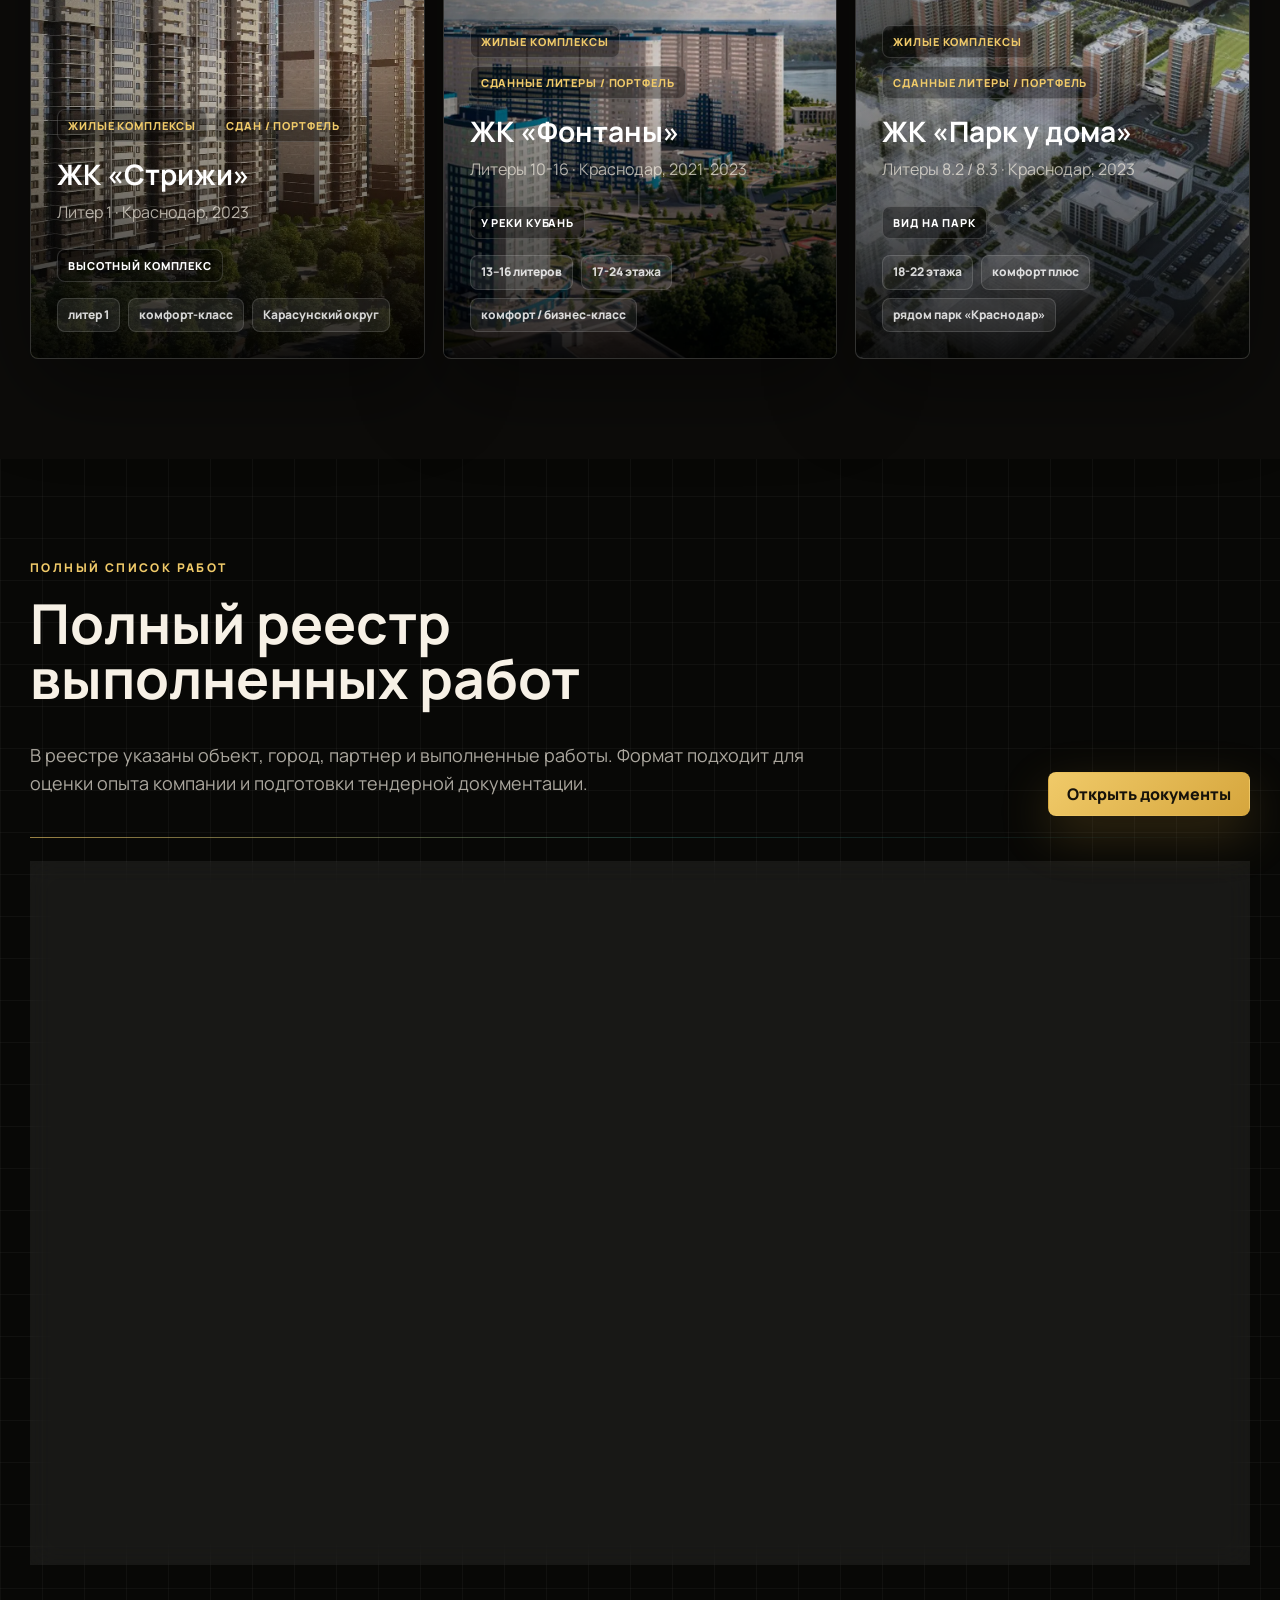
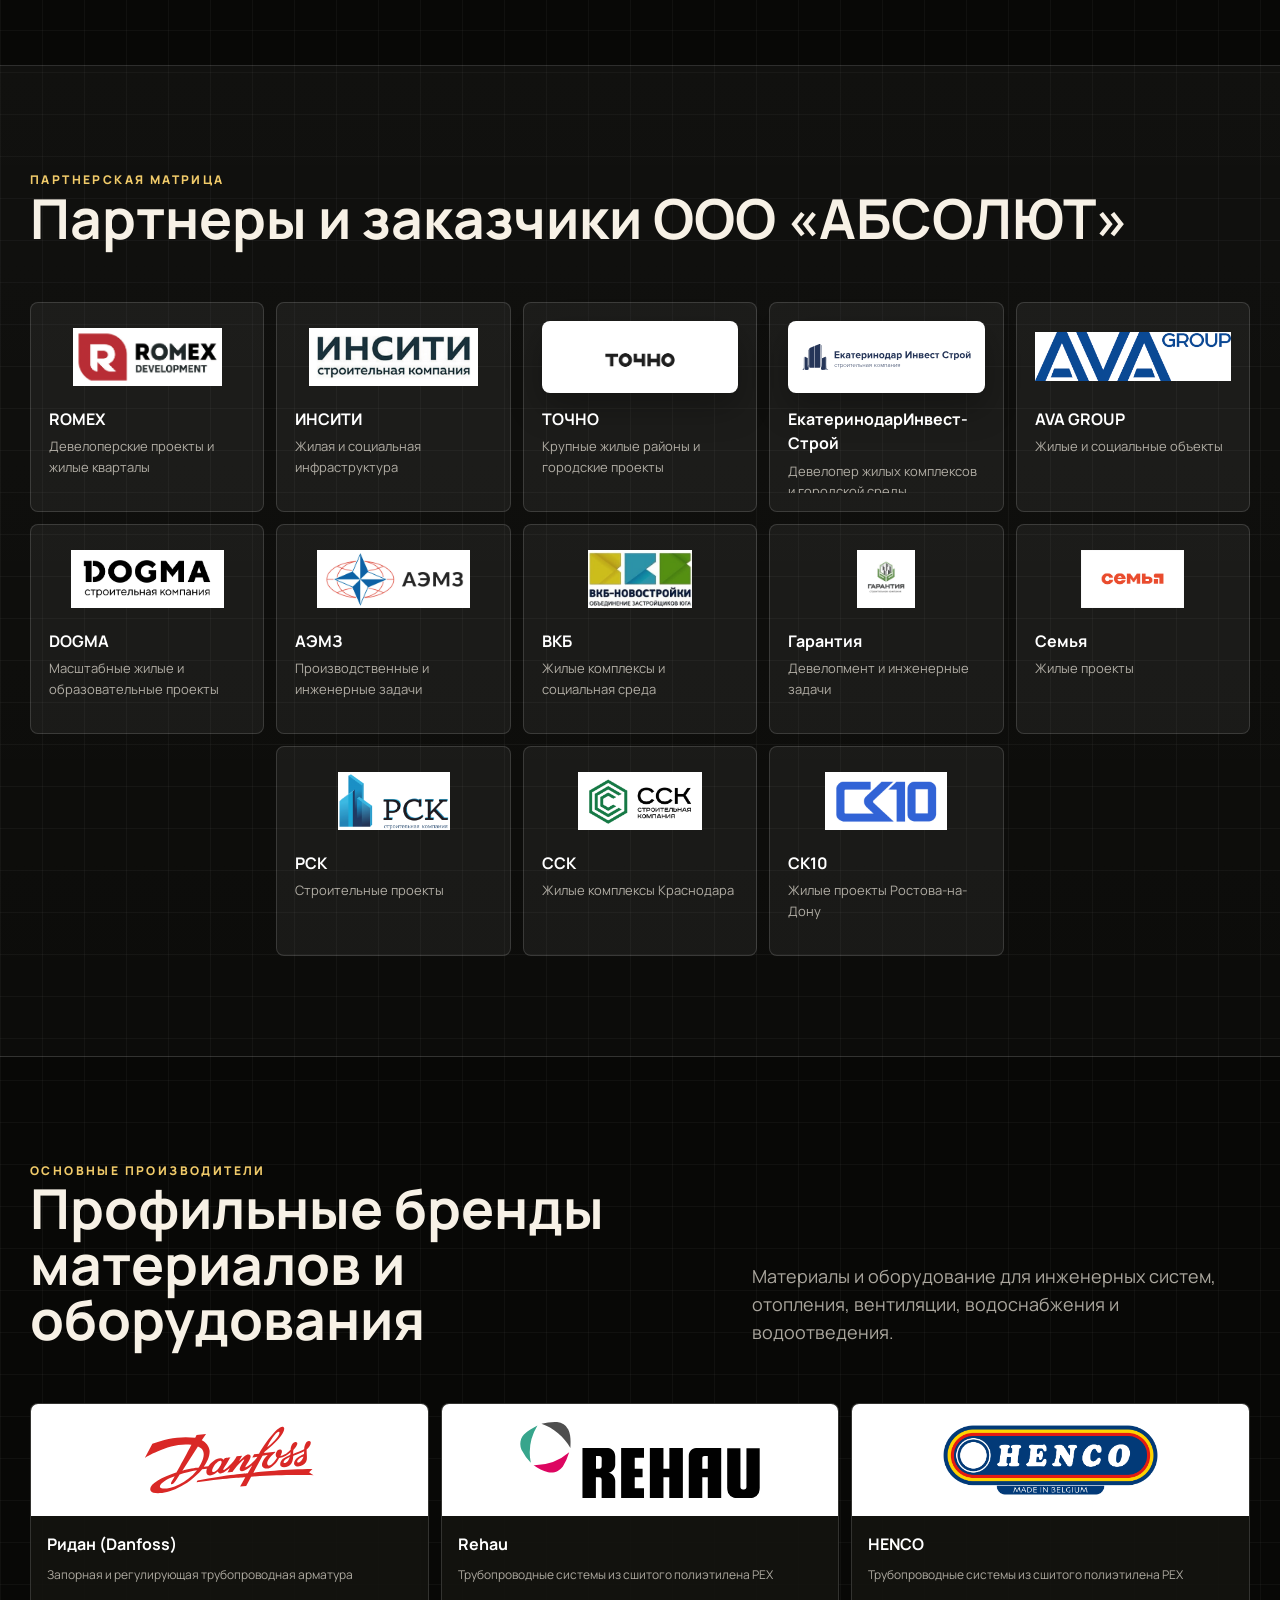
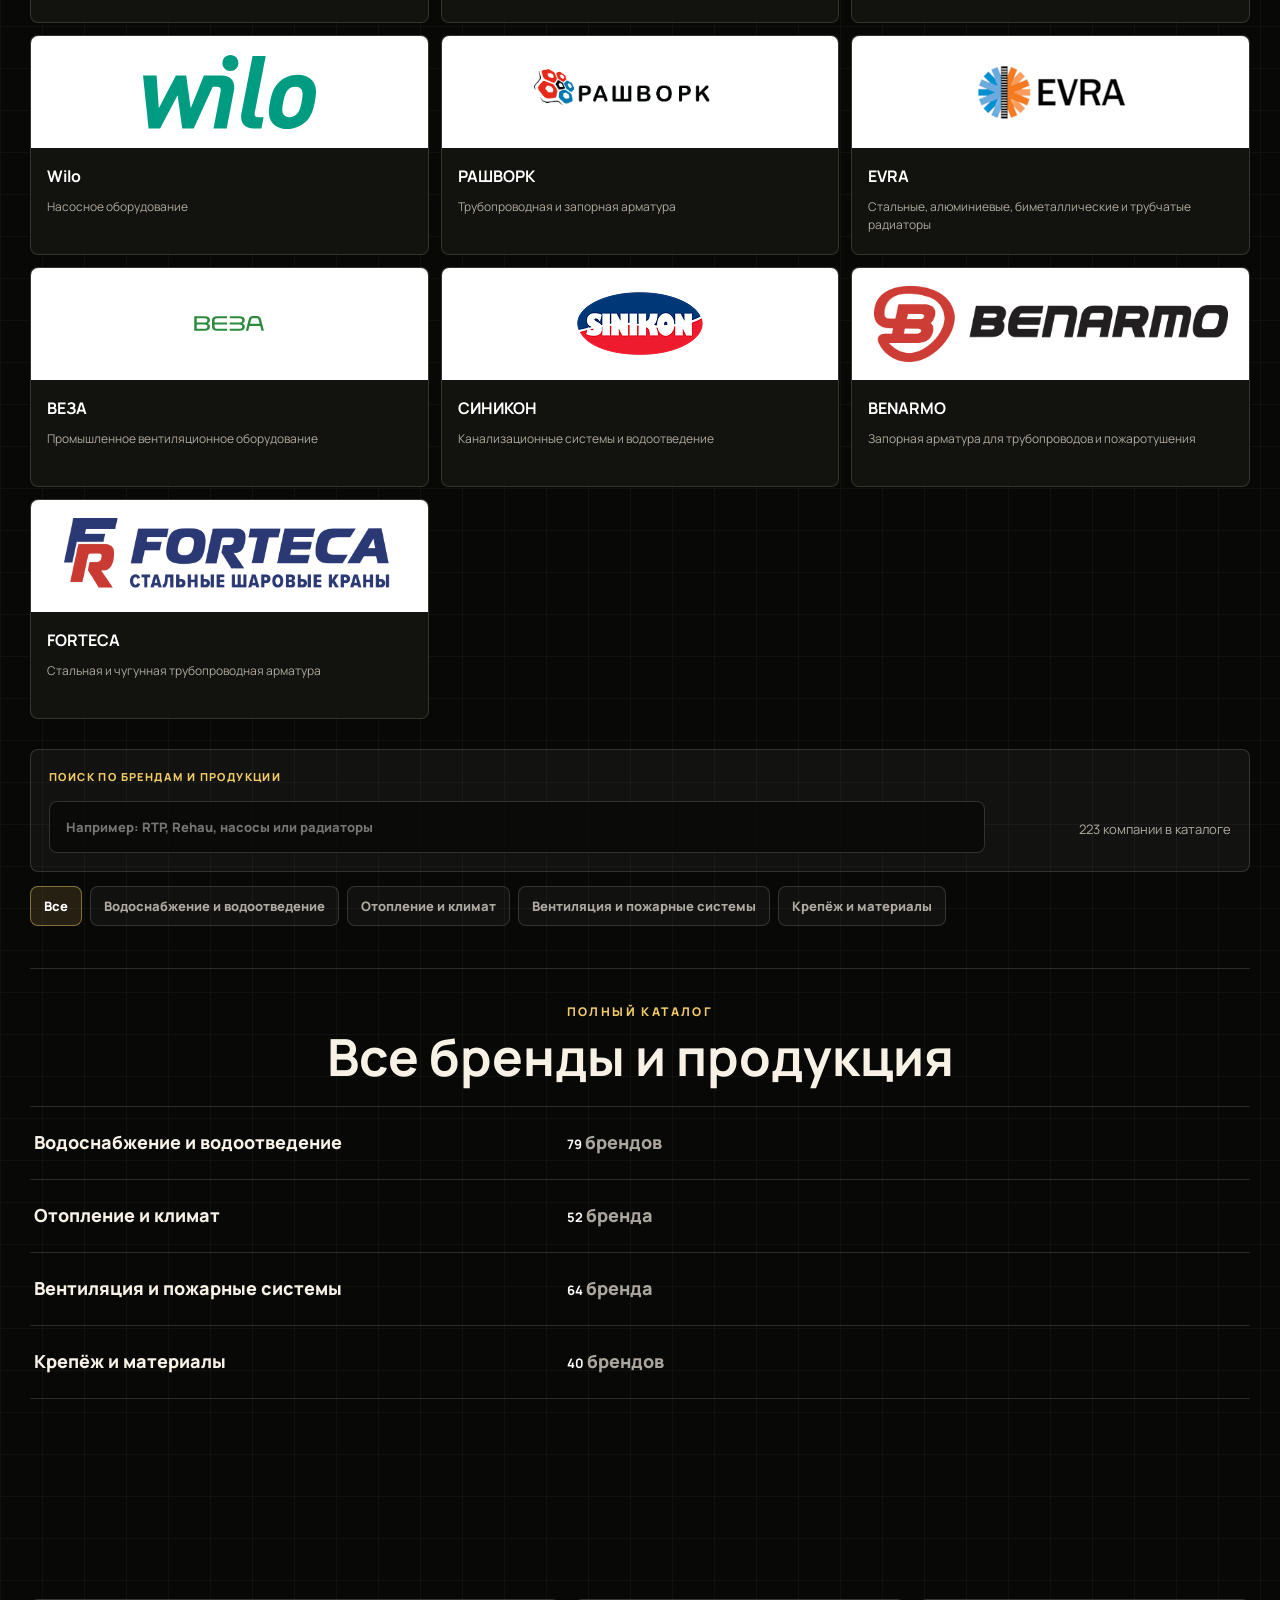
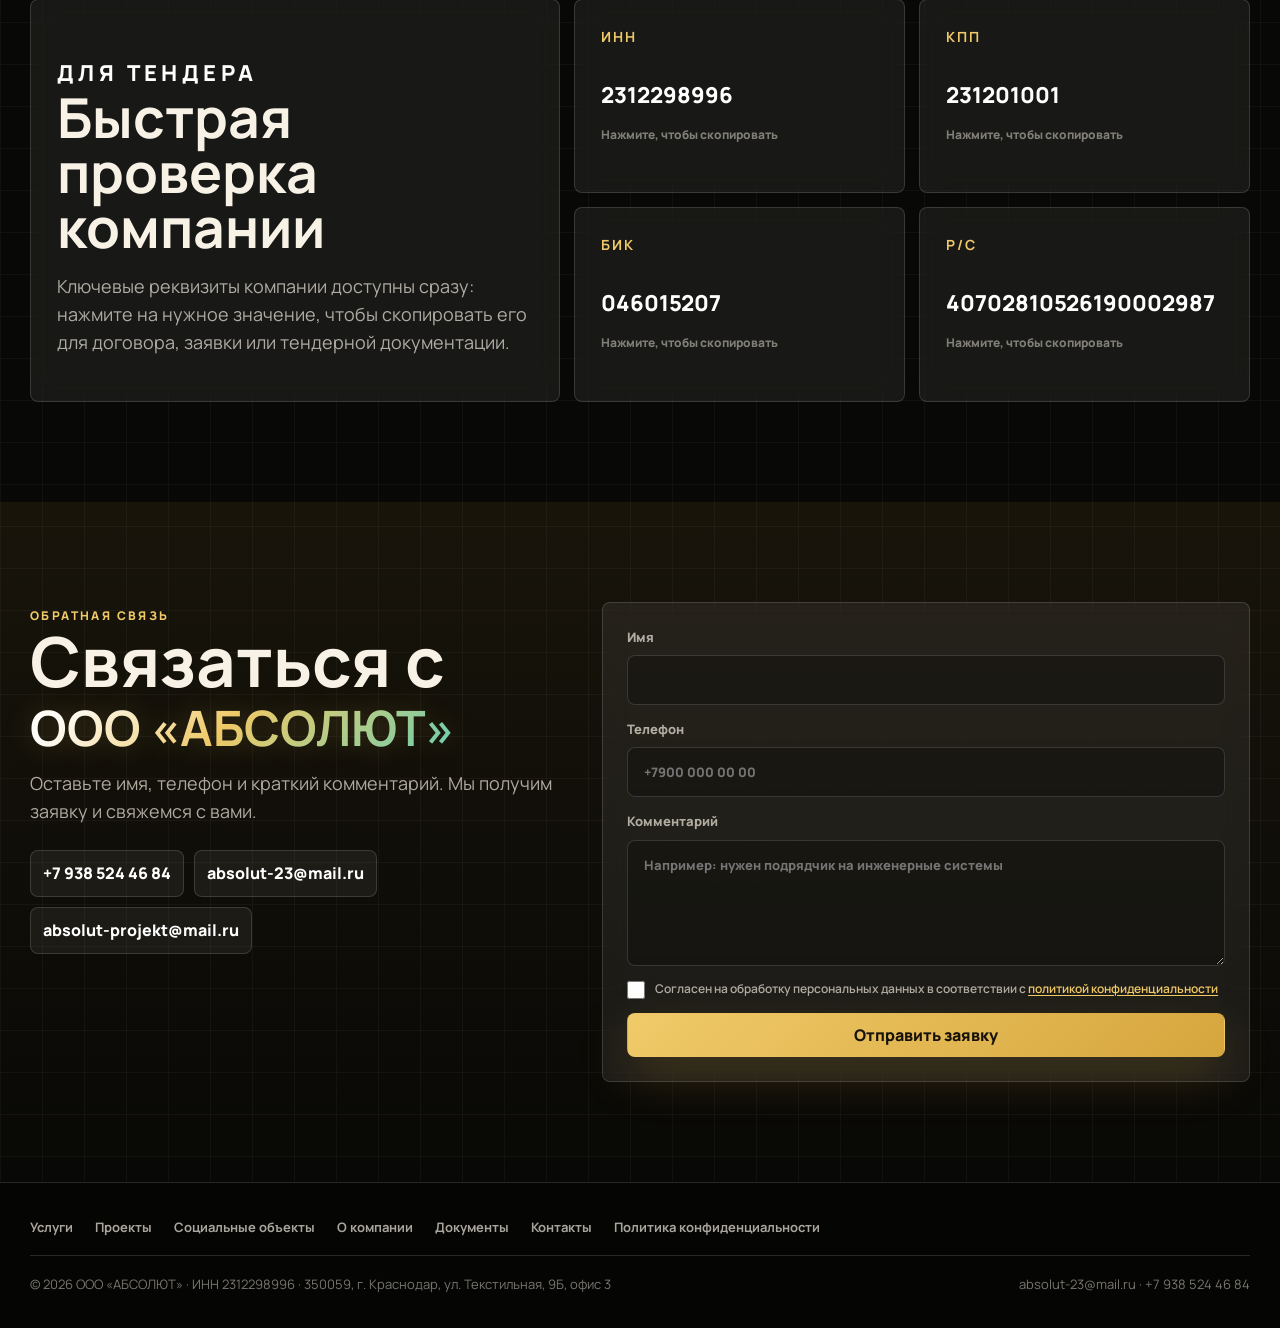
==== commit d48f3b4b: "Home page lives at / : logo links to the root, /index.html redirects Co-Authored-By: Claude Opus 5.5" ====
--- a/index.html
+++ b/index.html
@@ -27,7 +27,7 @@
   <div class="site-shell">
     <header class="site-header">
     <div class="container site-header__inner">
-      <a class="brand" href="index.html" aria-label="ООО «АБСОЛЮТ» — на главную"><img src="assets/logo.png" alt="ООО «АБСОЛЮТ»" width="46" height="46"><span><strong>ООО «АБСОЛЮТ»</strong><span>инженерная компания</span></span></a>
+      <a class="brand" href="/" aria-label="ООО «АБСОЛЮТ» — на главную"><img src="assets/logo.png" alt="ООО «АБСОЛЮТ»" width="46" height="46"><span><strong>ООО «АБСОЛЮТ»</strong><span>инженерная компания</span></span></a>
       <nav class="nav" data-nav><a href="services.html">Услуги</a><a href="projects.html">Проекты</a><a href="social.html">Соцобъекты</a><a href="about.html">О компании</a><a href="contacts.html">Контакты</a></nav>
       <div class="header-actions"><a class="btn btn--glass" href="documents.html">Документы</a><a class="btn btn--gold" href="tel:+79385244684">+7 938 524 46 84</a><button class="menu-toggle" type="button" data-menu-toggle aria-label="Меню" aria-expanded="false">☰</button></div>
     </div>
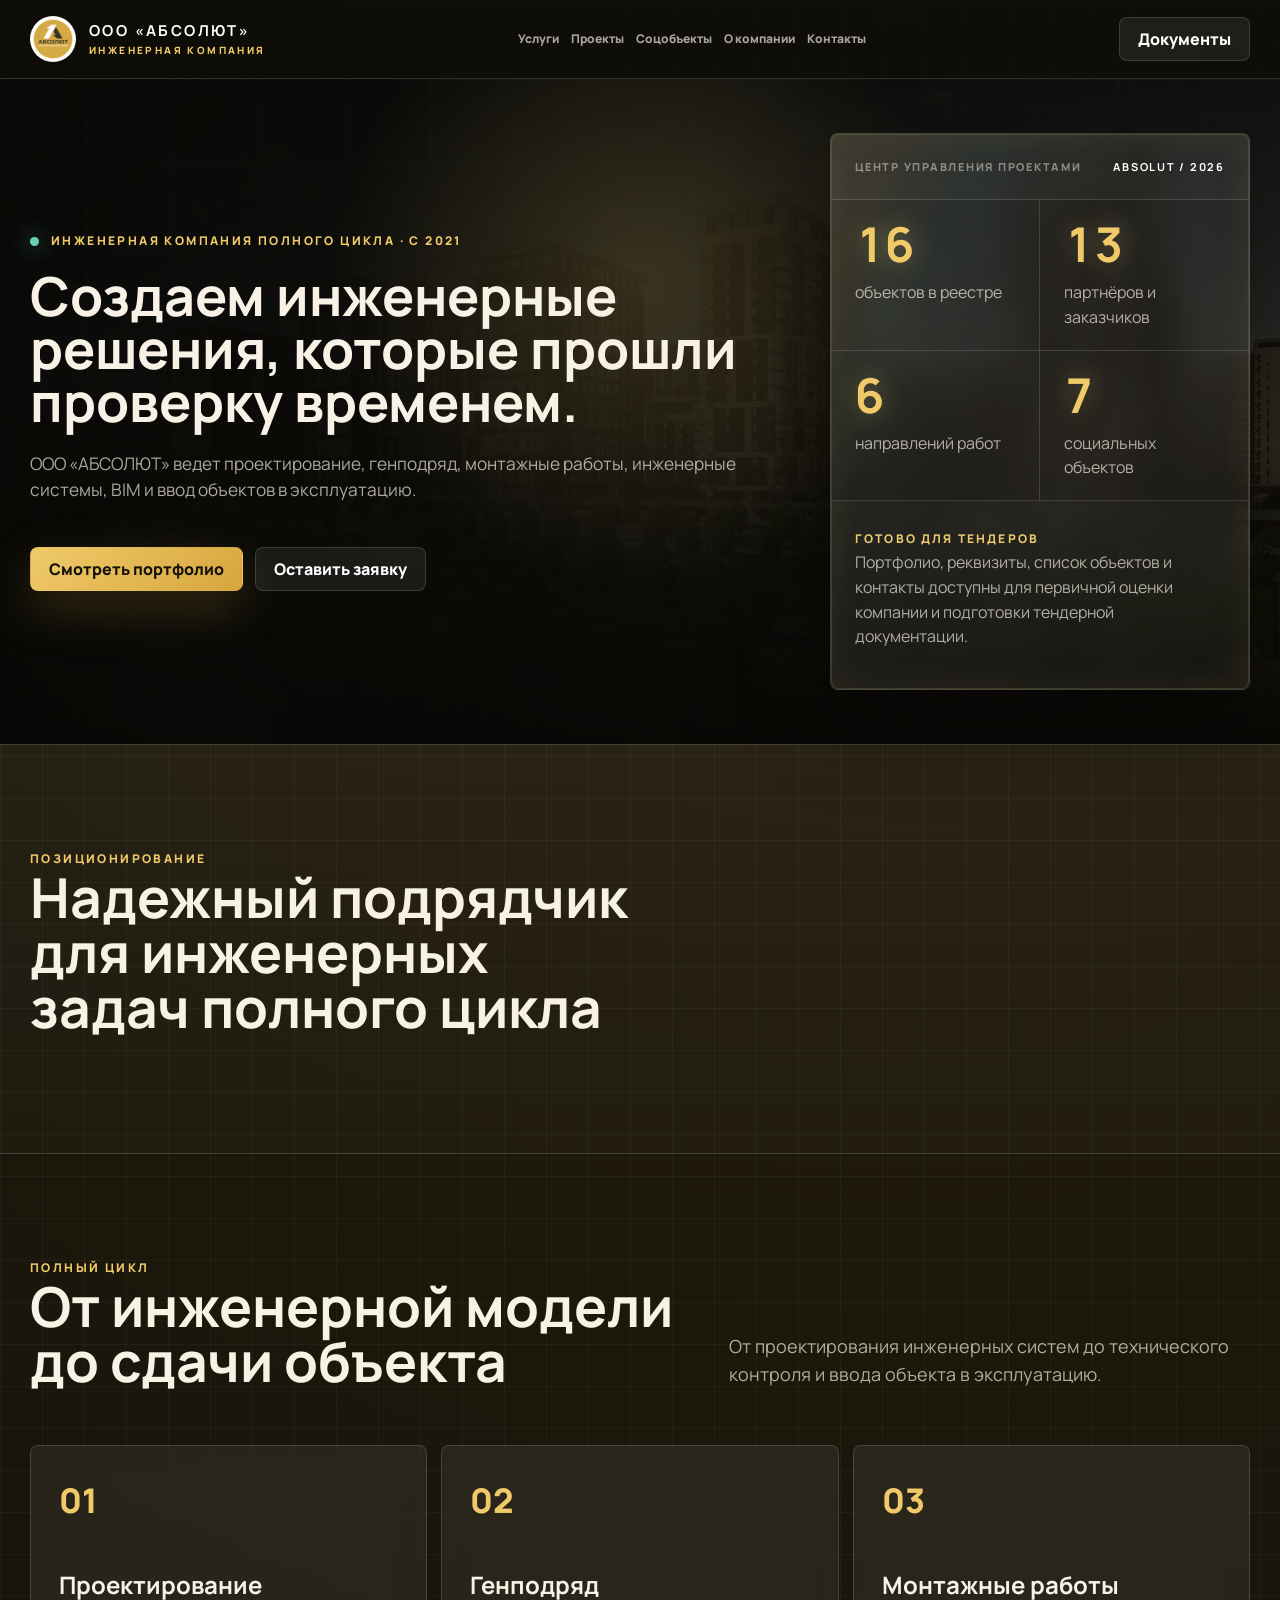
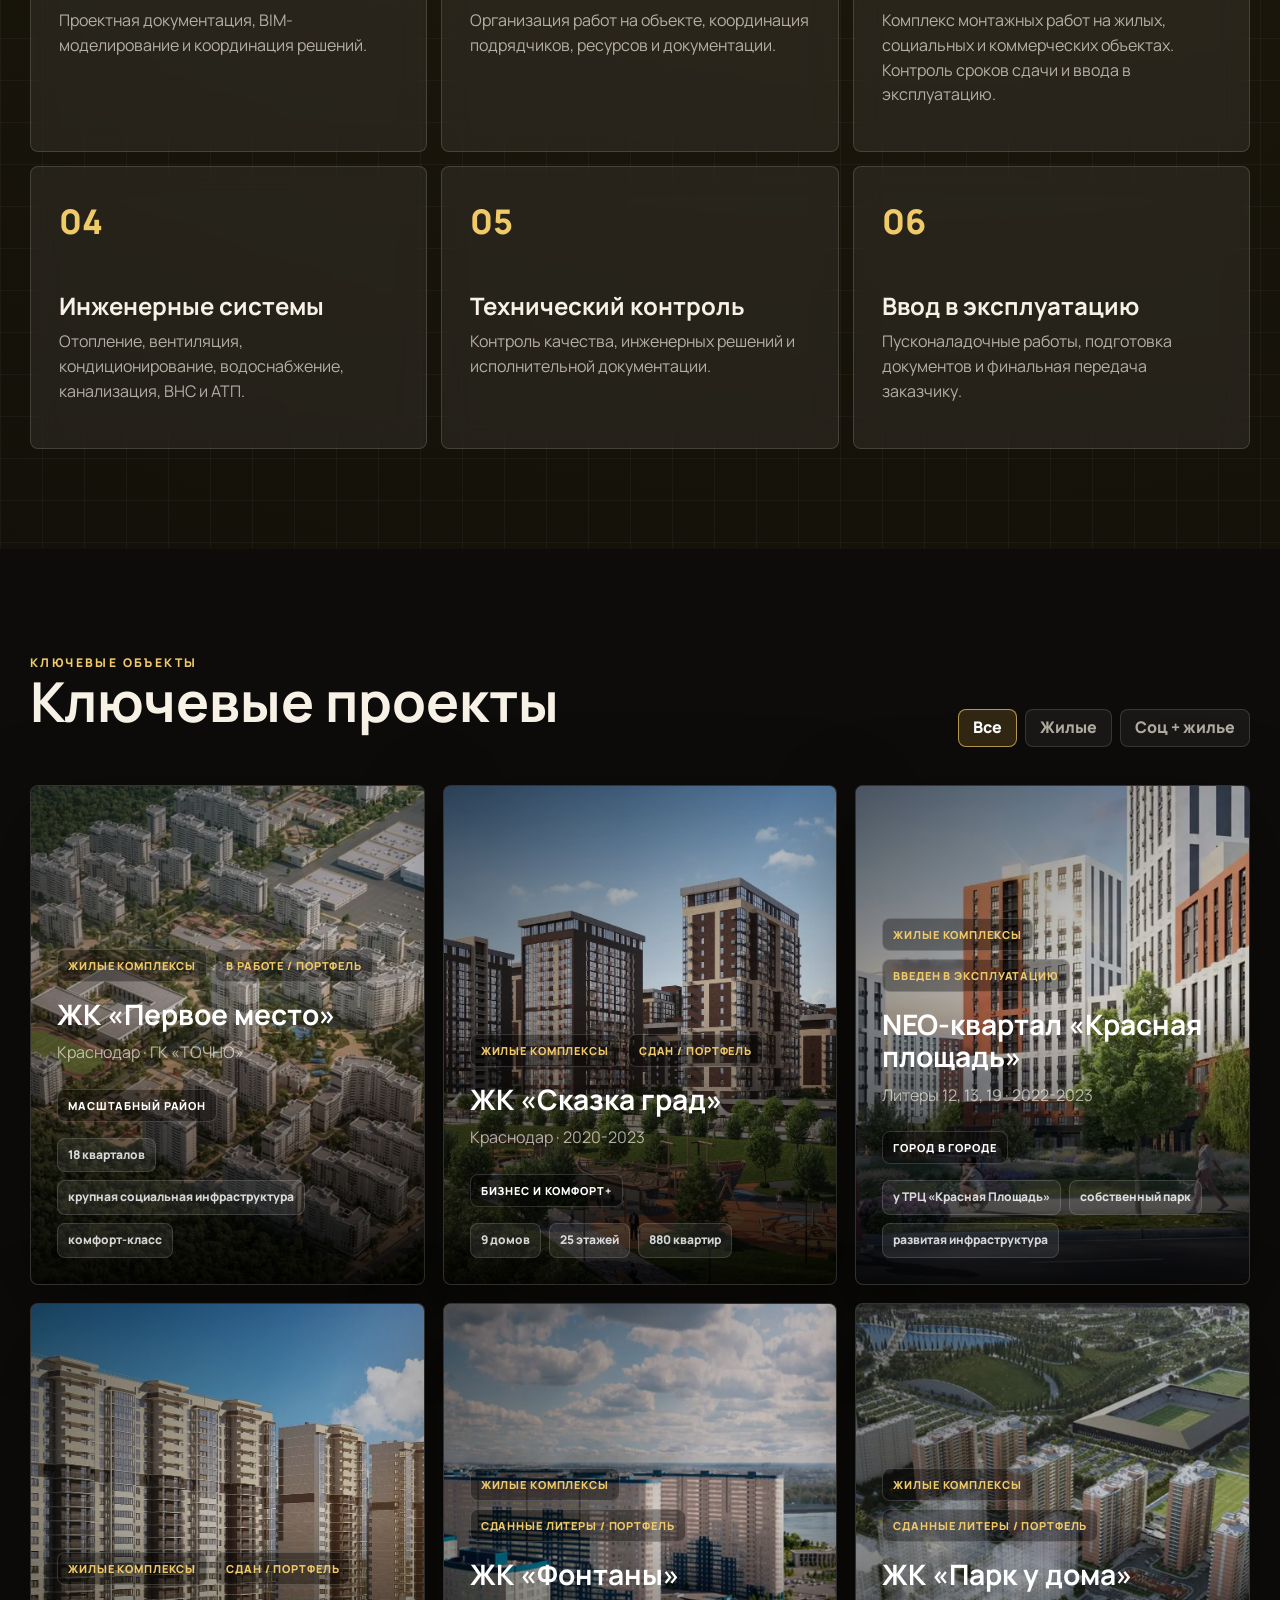
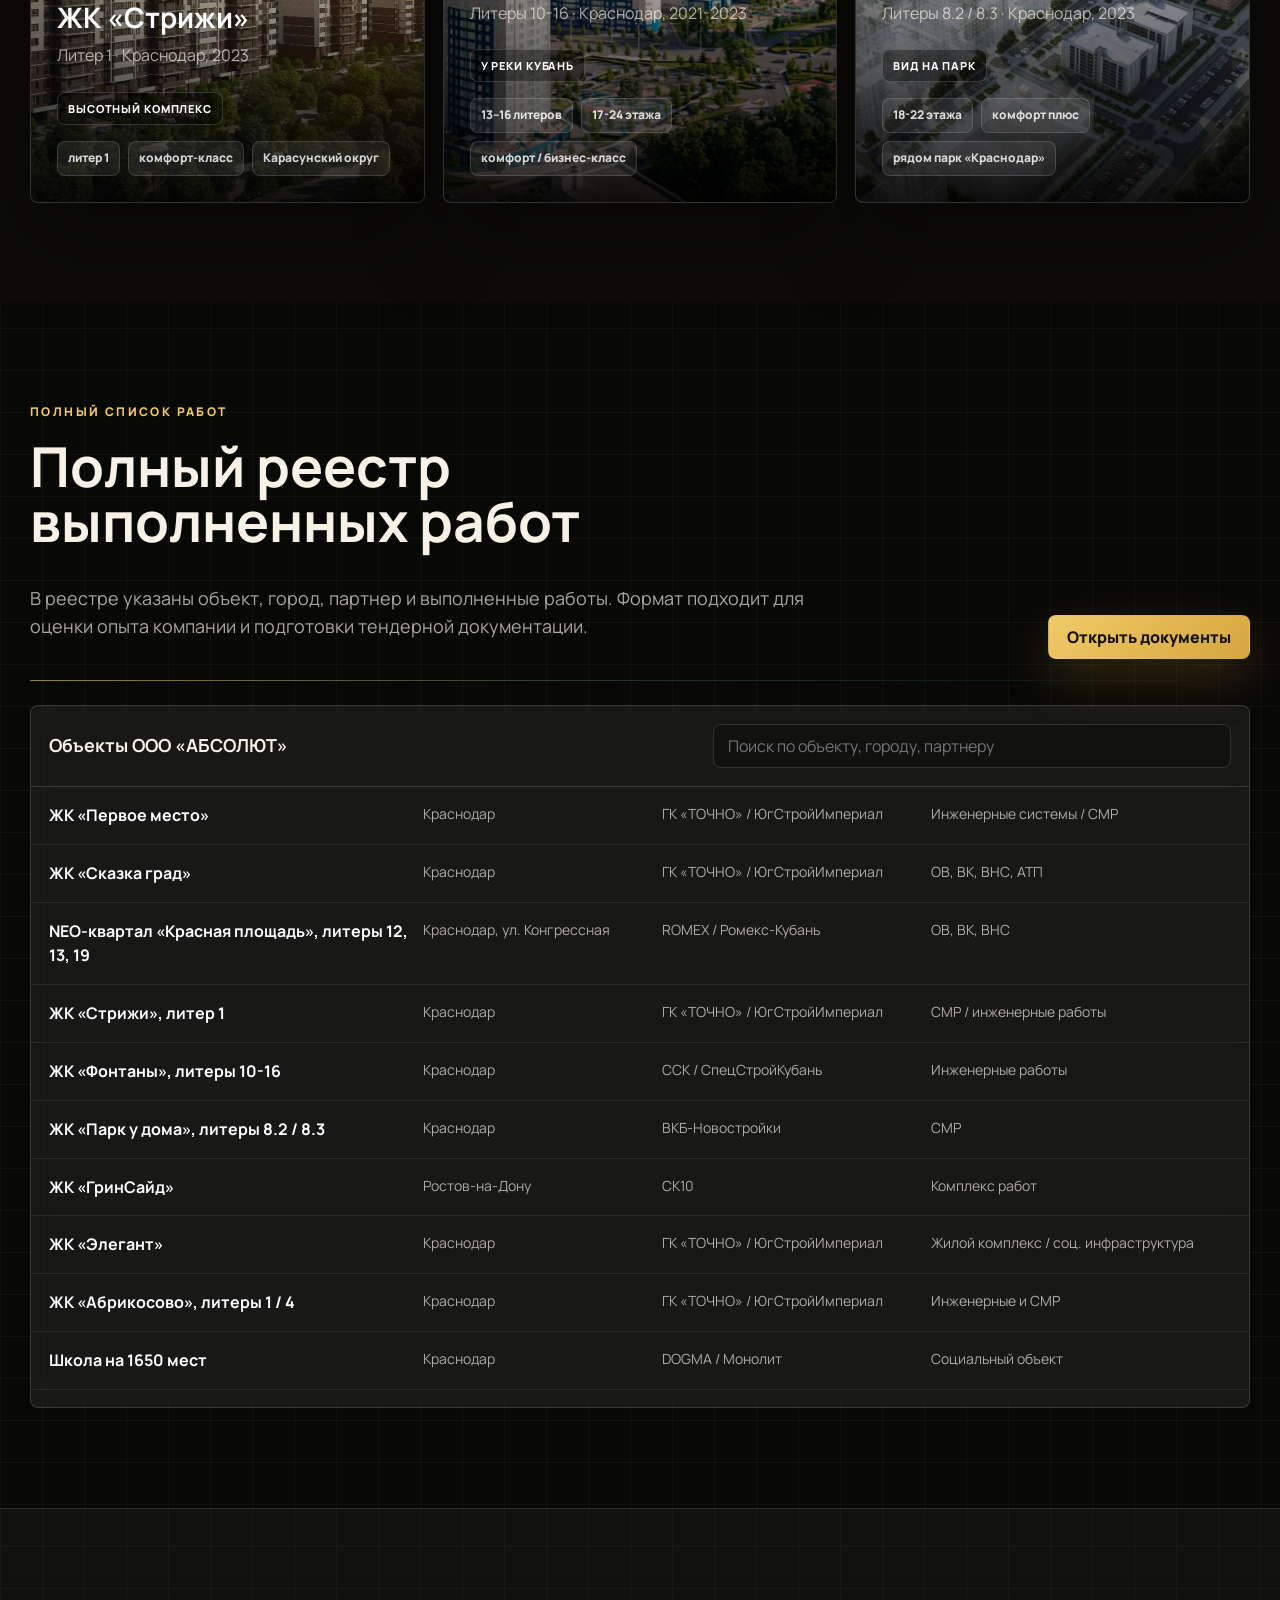
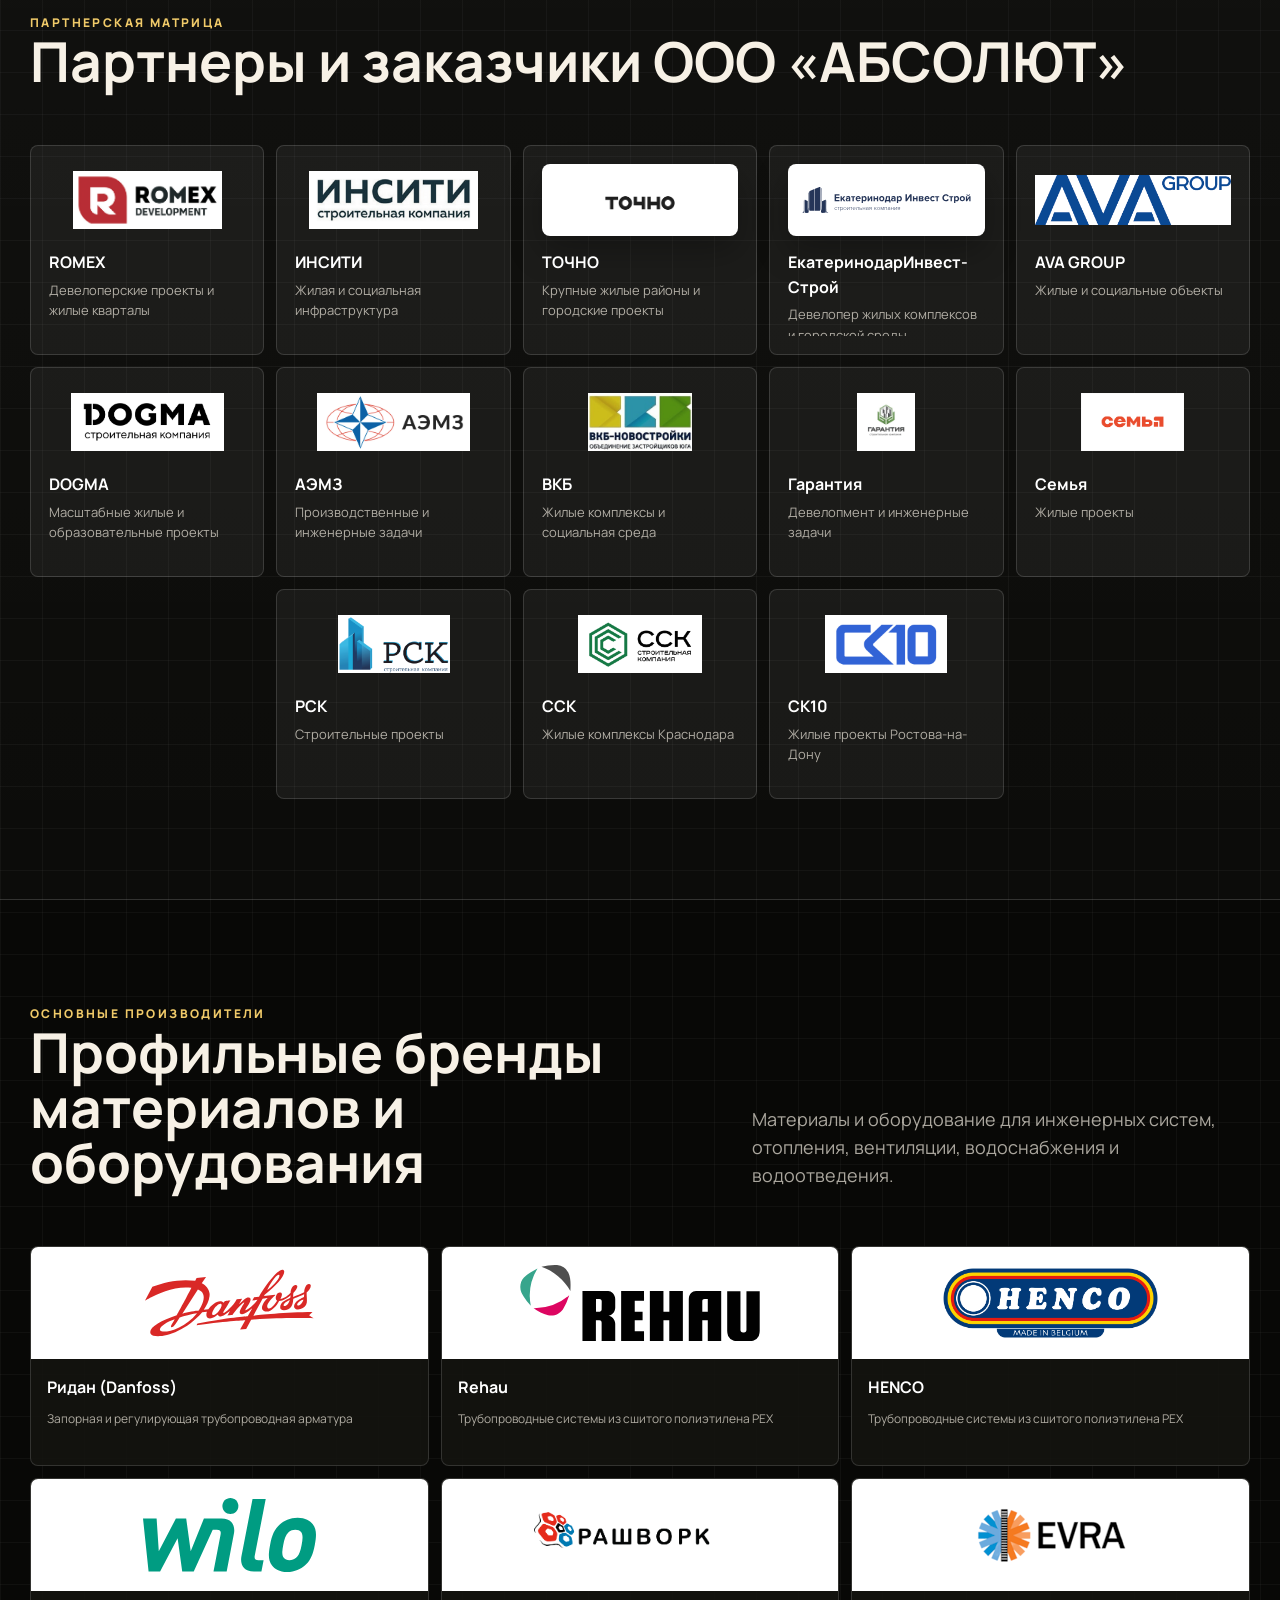
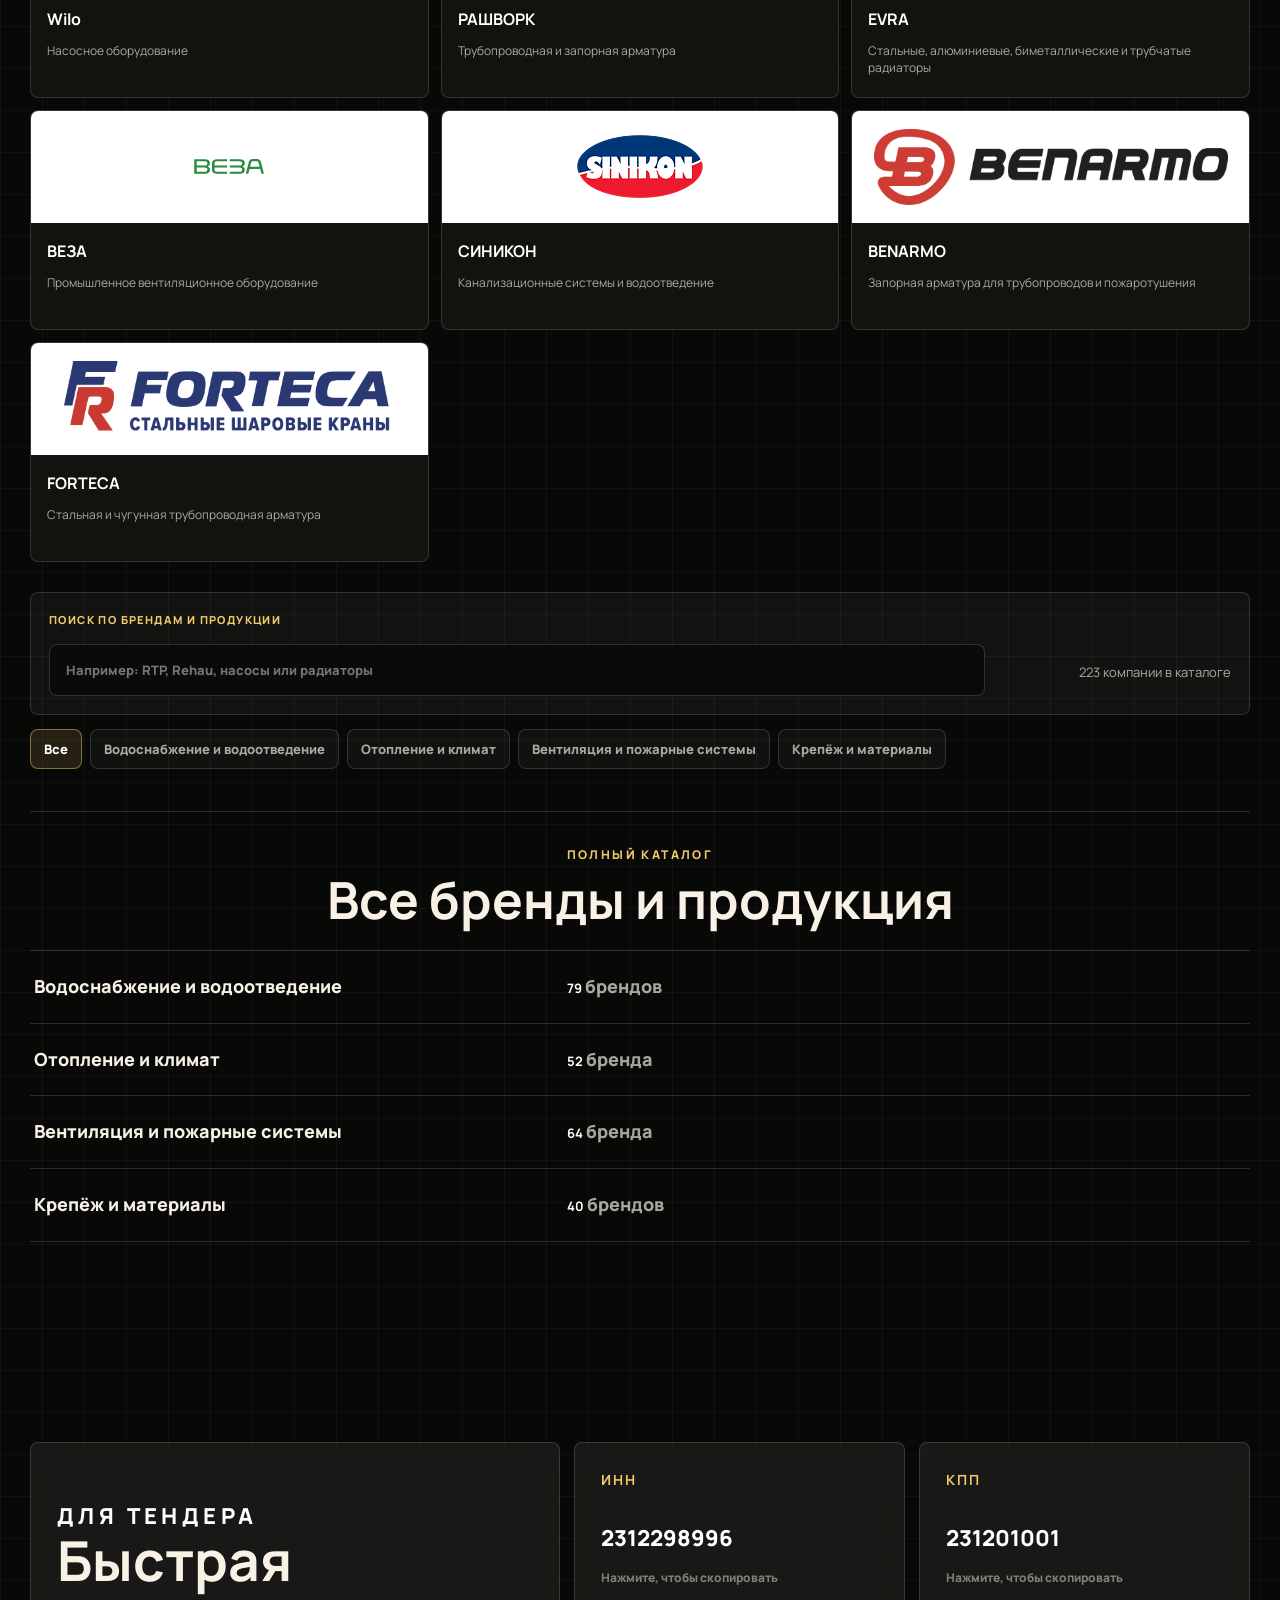
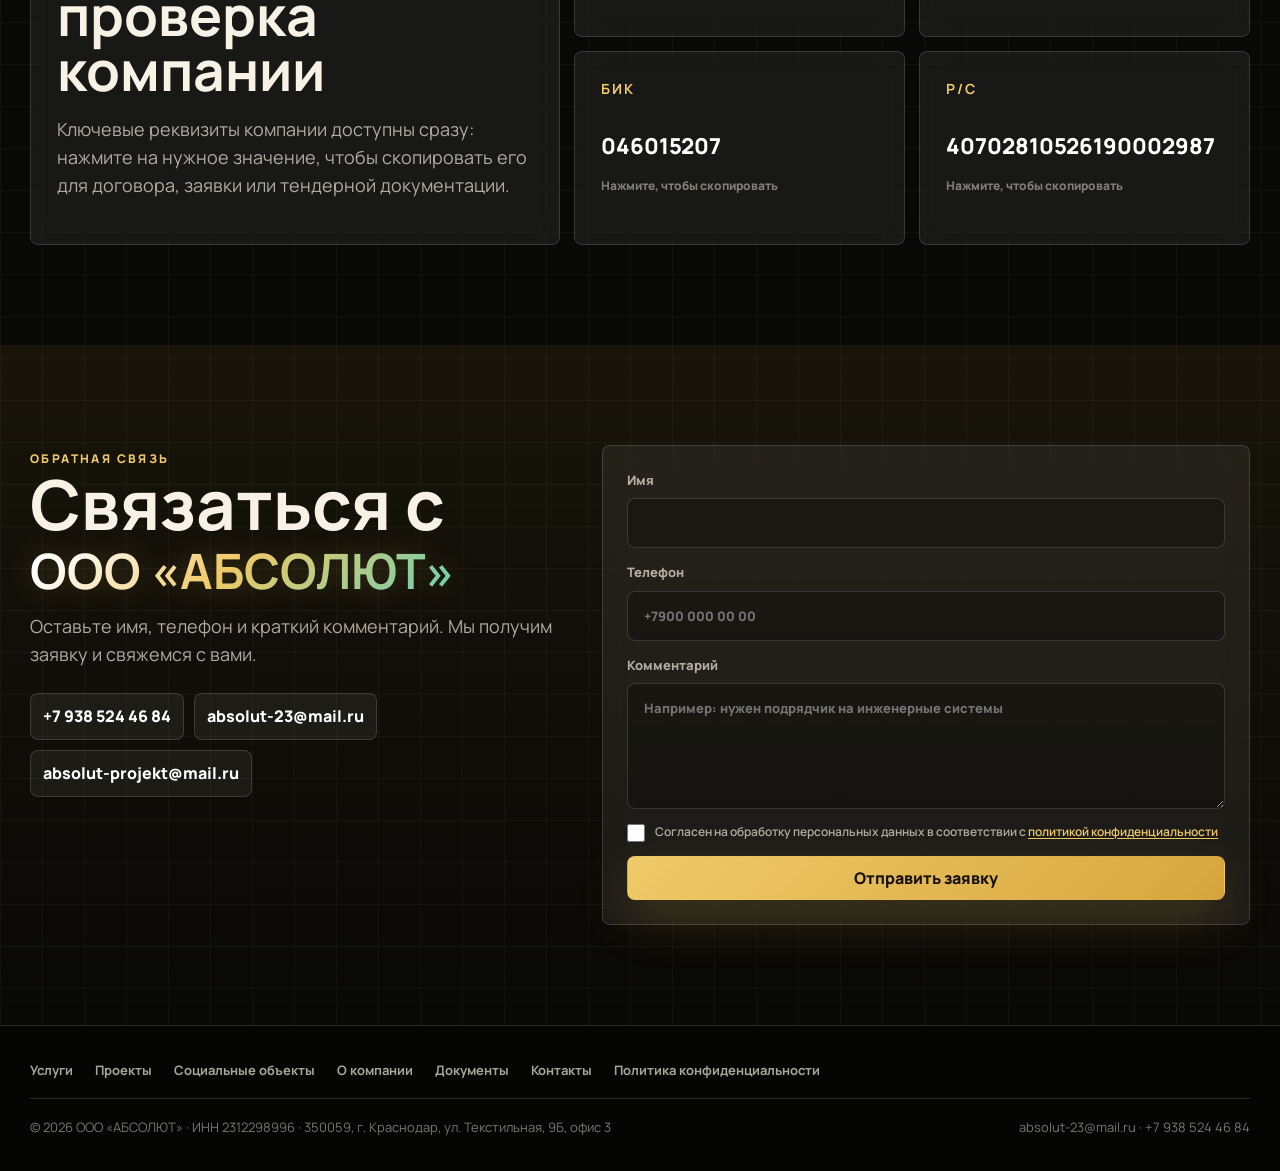
==== commit 8f6e8b22: "Fit the home first screen on desktop; pages are always revalidated - hero: smaller heading, no fixed" ====
--- a/index.html
+++ b/index.html
@@ -20,7 +20,7 @@
   <link rel="icon" type="image/png" sizes="32x32" href="assets/favicon-32.png">
   <link rel="apple-touch-icon" href="assets/apple-touch-icon.png">
   <link rel="preload" href="assets/fonts/manrope-cyrillic-wght-normal.woff2" as="font" type="font/woff2" crossorigin>
-  <link rel="stylesheet" href="assets/styles.css?v=20261015-2">
+  <link rel="stylesheet" href="assets/styles.css?v=20261015-6">
 </head>
 <body>
   <div class="scroll-progress" data-scroll-progress></div>
@@ -290,8 +290,8 @@
   </footer>
   </div>
 
-  <script src="assets/content.js?v=20261015-2"></script>
-  <script src="assets/materials-catalog.js?v=20261015-2"></script>
-  <script src="assets/site.js?v=20261015-2"></script>
+  <script src="assets/content.js?v=20261015-6"></script>
+  <script src="assets/materials-catalog.js?v=20261015-6"></script>
+  <script src="assets/site.js?v=20261015-6"></script>
 </body>
 </html>
--- a/assets/styles.css
+++ b/assets/styles.css
@@ -2210,7 +2210,7 @@
   margin-bottom: 6px;
 }
 
-.prose a {
+.prose a:not(.btn) {
   color: var(--gold-2);
 }
 
@@ -2235,3 +2235,72 @@
     font-size: clamp(28px, 8.4vw, 45px);
   }
 }
+
+/* Desktop first screen: heading, text, buttons and the stats panel fit without scrolling */
+@media (min-width: 1081px) {
+  .hero {
+    min-height: auto;
+    padding: clamp(28px, 6vh, 72px) 0 clamp(28px, 6vh, 64px);
+  }
+
+  .hero__command {
+    grid-template-columns: minmax(0, 1fr) 420px;
+    gap: 48px;
+    align-items: center;
+  }
+
+  .hero__copy {
+    min-height: 0;
+  }
+
+  .hero .status-line {
+    margin-bottom: 20px;
+  }
+
+  .hero h1 {
+    max-width: none;
+    margin-bottom: 22px;
+    font-size: clamp(42px, min(4.2vw, 7.6vh), 70px);
+    line-height: .98;
+  }
+
+  .hero .lead {
+    font-size: clamp(17px, 1.35vw, 20px);
+  }
+
+  .hero__buttons {
+    margin-top: 26px;
+  }
+
+  .hero .mission-grid div {
+    min-height: clamp(104px, 13vh, 150px);
+    padding: 20px 24px;
+  }
+}
+
+/* Low desktop screens (laptops at 125-150% zoom): tighten the stats panel */
+@media (min-width: 1081px) and (max-height: 760px) {
+  .hero .mission-grid div {
+    min-height: 0;
+    padding: 16px 22px;
+  }
+
+  .hero .mission-grid strong {
+    margin-bottom: 8px;
+    font-size: 40px;
+  }
+
+  .hero .mission-panel__note {
+    padding: 16px 22px;
+  }
+
+  .hero .mission-panel__note p {
+    margin-bottom: 0;
+    font-size: 14px;
+    line-height: 1.45;
+  }
+}
+
+.mission-panel__top strong {
+  white-space: nowrap;
+}
